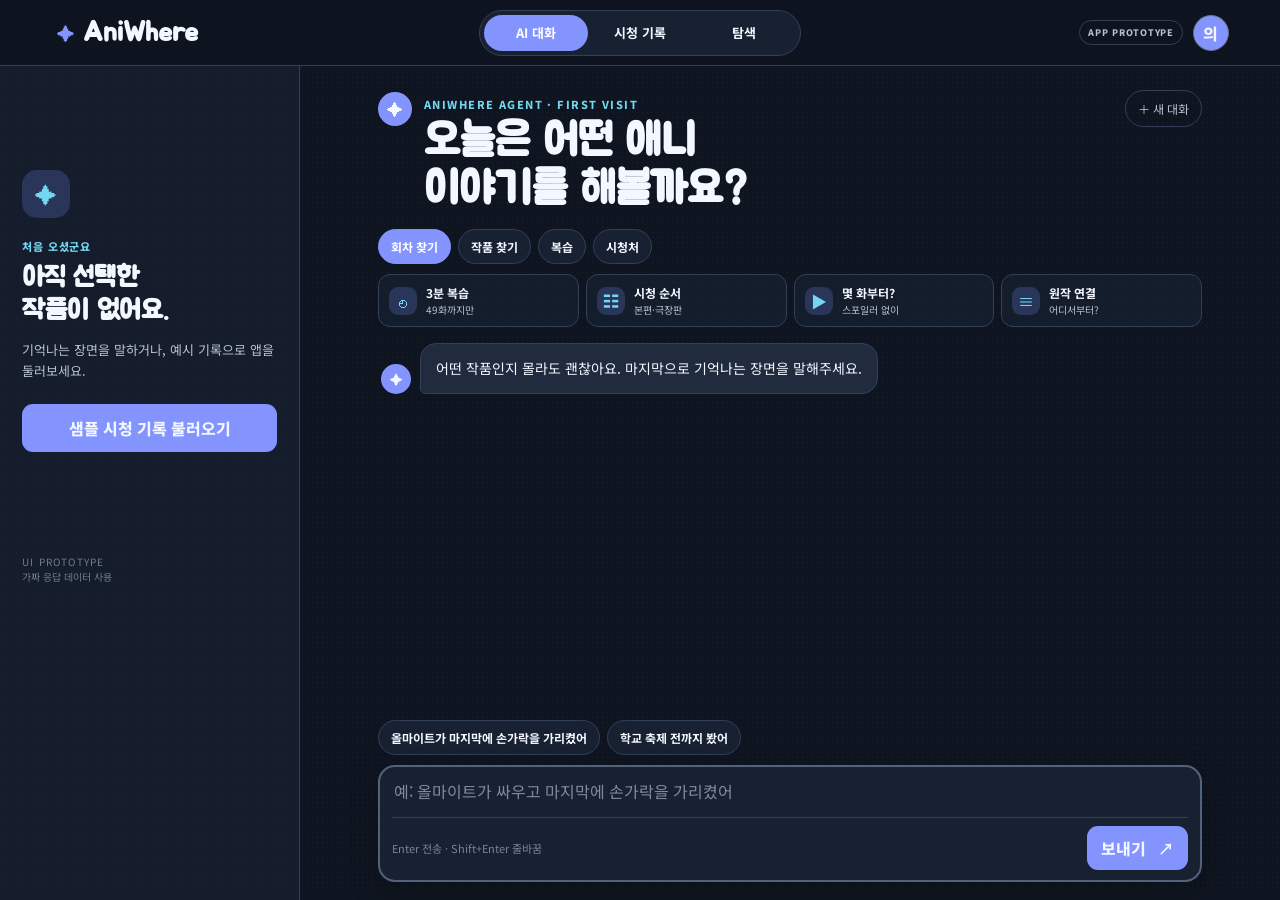
==== frontend/index.html @ ca85cc84 "첫 방문 상태와 스포일러 컷인 추가" ====
<!doctype html>
<html lang="ko">
<head>
  <meta charset="utf-8">
  <meta name="viewport" content="width=device-width,initial-scale=1">
  <meta name="theme-color" content="#0f1520">
  <meta name="description" content="기억나는 장면으로 애니와 시청 지점을 찾고, 스포일러 없이 복습하세요.">
  <meta name="apple-mobile-web-app-capable" content="yes">
  <meta name="apple-mobile-web-app-status-bar-style" content="black-translucent">
  <meta name="apple-mobile-web-app-title" content="AniWhere">
  <link rel="manifest" href="manifest.webmanifest">
  <link rel="icon" href="assets/app-icon.svg" type="image/svg+xml">
  <link rel="apple-touch-icon" href="assets/app-icon.svg">
  <title>AniWhere · App Prototype</title>
  <link rel="preconnect" href="https://fonts.googleapis.com">
  <link rel="preconnect" href="https://fonts.gstatic.com" crossorigin>
  <link href="https://fonts.googleapis.com/css2?family=Jua&family=Noto+Sans+KR:wght@400;500;600;700;800&display=swap" rel="stylesheet">
  <link rel="stylesheet" href="styles.css">
</head>
<body>
  <header class="topbar">
    <button class="brand" data-view="chat" aria-label="AniWhere 홈"><i>✦</i>AniWhere</button>
    <nav aria-label="주요 메뉴">
      <button class="active" data-view="chat">AI 대화</button>
      <button data-view="library">시청 기록</button>
      <button data-view="discover">탐색</button>
    </nav>
    <div class="top-actions"><span>APP PROTOTYPE</span><button class="install-app" id="install-app" type="button" hidden>앱 설치</button><button class="profile" data-view="library" aria-label="의진님의 시청 기록">의</button></div>
  </header>

  <main>
    <section class="view chat-view active" id="chat-view">
      <aside class="context-rail">
        <div class="empty-context" id="empty-context">
          <span class="empty-symbol">✦</span>
          <small>처음 오셨군요</small>
          <h2>아직 선택한<br>작품이 없어요.</h2>
          <p>기억나는 장면을 말하거나, 예시 기록으로 앱을 둘러보세요.</p>
          <button class="load-sample" data-load-sample>샘플 시청 기록 불러오기</button>
        </div>
        <div class="record-context" id="record-context" hidden>
          <div class="loaded-record"><span>✓</span><div><b>최근 시청 기록을 불러왔어요</b><small>12일 만에 다시 방문</small></div></div>
          <div class="rail-heading"><small>지금 대화 중</small><h2>나의 히어로<br>아카데미아</h2></div>
          <div class="watch-context">
            <img src="assets/my-hero-academia.jpg" alt="나의 히어로 아카데미아 포스터">
            <div><b>시즌 3 · 11화</b><span>마지막 기록 12일 전</span></div>
          </div>
          <button class="change-title" data-clear-record>다른 작품 선택</button>
          <div class="spoiler-lock"><i>⌾</i><div><b>스포일러 보호 중</b><span>12화 이후 청크는 검색 전에 제외</span></div></div>
          <div class="rail-actions">
            <button data-action="recap">3분 복습</button>
            <button data-action="providers">시청처 보기</button>
            <button data-action="dictionary">인물·용어</button>
          </div>
        </div>
        <p class="prototype-label">UI PROTOTYPE<br><span>가짜 응답 데이터 사용</span></p>
      </aside>

      <div class="chat-workspace">
        <header class="chat-heading">
          <div><span class="agent-dot">✦</span><small id="chat-kicker">ANIWHERE AGENT · FIRST VISIT</small><h1 id="chat-title">오늘은 어떤 애니<br>이야기를 해볼까요?</h1></div>
          <button class="new-chat" id="new-chat">＋ 새 대화</button>
        </header>

        <div class="mode-chips" aria-label="대화 목적">
          <button class="active" data-mode="episode">회차 찾기</button>
          <button data-mode="title">작품 찾기</button>
          <button data-mode="recap">복습</button>
          <button data-mode="providers">시청처</button>
        </div>

        <div class="agent-shortcuts" aria-label="자주 찾는 기능">
          <button data-action="recap"><i>◴</i><span><b>3분 복습</b><small>49화까지만</small></span></button>
          <button data-action="watch-order"><i>☷</i><span><b>시청 순서</b><small>본편·극장판</small></span></button>
          <button data-action="hook-guide"><i>▶</i><span><b>몇 화부터?</b><small>스포일러 없이</small></span></button>
          <button data-action="manga-link"><i>≡</i><span><b>원작 연결</b><small>어디서부터?</small></span></button>
        </div>

        <div class="messages" id="messages" aria-live="polite"></div>
        <div class="suggestions" id="suggestions"></div>

        <form class="composer" id="composer">
          <label class="sr-only" for="question">AniWhere에게 메시지 보내기</label>
          <textarea id="question" rows="1" placeholder="예: 올마이트가 싸우고 마지막에 손가락을 가리켰어"></textarea>
          <div class="composer-bottom"><span><kbd>Enter</kbd> 전송 · <kbd>Shift</kbd>+<kbd>Enter</kbd> 줄바꿈</span><button type="submit">보내기 <b>↗</b></button></div>
        </form>
      </div>
    </section>

    <section class="view library-view" id="library-view">
      <header class="page-title"><small>MY WATCH HISTORY</small><h1>내 시청 기록</h1><p>내 서재에 저장한 작품과 회차입니다. 이 기록이 복습과 스포일러 차단 범위를 정합니다.</p></header>
      <article class="empty-library" id="empty-library" hidden><span>✦</span><h2>아직 시청 기록이 없어요.</h2><p>Agent와 시청 지점을 찾거나, 샘플 기록을 불러와 화면을 확인해보세요.</p><div><button data-view="chat">작품 찾으러 가기</button><button class="outline" data-load-sample>샘플 기록 불러오기</button></div></article>
      <div id="library-content">
      <div class="library-tabs"><button class="active">시청 중 <b>3</b></button><button>보고 싶어요 <b>5</b></button><button>완료 <b>12</b></button></div>
      <div class="library-grid">
        <article class="watch-card featured">
          <img src="assets/my-hero-academia.jpg" alt="나의 히어로 아카데미아 포스터">
          <div class="watch-copy"><span class="watching">시청 중</span><h2>나의 히어로 아카데미아</h2><p>시즌 3 · 11화까지</p><div class="progress"><i></i></div><small>12화 이후 스포일러 보호 · 마지막 시청 12일 전</small><div class="buttons"><button data-action="recap">복습하기</button><button class="outline" data-action="edit-record">기록 수정</button></div></div>
        </article>
        <article class="watch-card compact"><div class="letter-cover cover-a">進</div><div class="watch-copy"><span class="watching">시청 중</span><h2>진격의 거인</h2><p>시즌 1 · 14화까지</p><small>마지막 시청 31일 전</small><button class="text-button" data-action="find-episode">시청 지점 다시 찾기 →</button></div></article>
        <article class="watch-card compact"><div class="letter-cover cover-b">滅</div><div class="watch-copy"><span class="watching">시청 중</span><h2>귀멸의 칼날</h2><p>시즌 1 · 12화까지</p><small>마지막 시청 7일 전</small><button class="text-button" data-action="providers">시청처 확인 →</button></div></article>
      </div>
      <article class="season-alert">
        <div class="alert-icon">N</div><div><small>확장 프로토타입 · FEATURE 10</small><h2>새 시즌이 시작됐어요.</h2><p>저장된 시청 기록을 바탕으로 직전 시즌 복습을 먼저 제안해요.</p></div><button data-action="season-alert">새 시즌 확인</button>
      </article>
      </div>
    </section>

    <section class="view discover-view" id="discover-view">
      <header class="page-title"><small>DISCOVER & GUIDE</small><h1>애니를 보는 모든 방법.</h1><p>보기 전의 궁금증부터 원작으로 이어 읽기까지, 필요한 기능을 바로 선택하세요.</p></header>

      <section class="guide-launcher" aria-labelledby="guide-title">
        <div class="guide-launcher-head"><div><small>QUICK GUIDE · UI PROTOTYPE</small><h2 id="guide-title">지금 궁금한 건 무엇인가요?</h2></div><p>카드를 누르면 예시 결과를 바로 볼 수 있어요.</p></div>
        <div class="guide-grid">
          <button data-action="watch-order"><i>03</i><b>시청 순서 가이드</b><span>본편·극장판·OVA를<br>어떤 순서로 볼지</span><em>확인하기 →</em></button>
          <button data-action="hook-guide"><i>04</i><b>몇 화부터 재밌어져요?</b><span>사건은 숨기고<br>분위기가 바뀌는 지점만</span><em>확인하기 →</em></button>
          <button data-action="manga-link"><i>12</i><b>애니 → 원작 연결</b><span>내가 본 회차 다음을<br>원작 권·화로 연결</span><em>확인하기 →</em></button>
        </div>
      </section>
      <article class="interview"><span>✦</span><div><small>AniWhere 취향 인터뷰</small><h2>최근 재미있게 본 영화나 웹툰이 있나요?</h2><p>분위기, 전개 속도, 인물 관계가 가까운 애니를 찾아드릴게요.</p></div><button data-action="interview">대화 시작</button></article>
      <div class="recommend-head"><h2>이런 작품은 어때요?</h2><span>예시 추천</span></div>
      <div class="recommend-grid"><article class="recommend cover-a"><small>반전과 긴장감</small><h3>진격의 거인</h3><p>세계의 비밀을 하나씩 파헤치는 전개가 가까워요.</p></article><article class="recommend cover-b"><small>강한 캐릭터와 빠른 전개</small><h3>주술회전</h3><p>전투와 인물 관계가 빠르게 이어지는 작품이에요.</p></article><article class="recommend cover-c"><small>성장과 가족</small><h3>귀멸의 칼날</h3><p>분명한 목표를 가진 주인공의 성장 이야기예요.</p></article></div>
      <div class="feature-lab-head"><div><small>EXPANSION PROTOTYPES</small><h2>더 깊게 즐기는 방법</h2></div><p>발표 확장 방향을 실제 화면 형태로 미리 구성했어요.</p></div>
      <div class="mini-feature-grid">
        <button data-action="similar"><b>02</b><span>“○○ 같은 거” 검색</span><small>좋아하는 작품과 분위기가 비슷한 애니 찾기</small></button>
        <button data-action="share-copy"><b>14</b><span>스포일러 없는 추천 문구</span><small>친구에게 바로 보낼 소개 문장 만들기</small></button>
      </div>
    </section>
  </main>

  <div class="drawer" id="drawer" aria-hidden="true"><button class="drawer-backdrop" data-close aria-label="닫기"></button><section class="drawer-panel"><header><div><small id="drawer-kicker">ANIWHERE</small><h2 id="drawer-title">상세 정보</h2></div><button data-close aria-label="닫기">×</button></header><div id="drawer-content"></div></section></div>
  <div class="toast" id="toast" role="status"></div>
  <div class="spoiler-cutin" id="spoiler-cutin" hidden role="dialog" aria-modal="true" aria-labelledby="cutin-title">
    <div class="cutin-freeze"></div>
    <section class="cutin-panel dio-panel">
      <img class="dio-cutin-image" src="assets/spoiler-stop-dio.png" alt="더 월드를 외치며 시간을 멈추는 만화 컷인">
      <div class="dio-warning">
        <small>ANIWHERE · SPOILER STOP</small>
        <div><h2 id="cutin-title">시간이여, 멈춰라!</h2><p>여기부터는 아직 보지 않은 이야기예요.</p></div>
        <button type="button" id="cutin-return">안전한 회차로 돌아가기 ↵</button>
      </div>
      <div class="cutin-sfx" aria-hidden="true">두둥</div>
    </section>
  </div>
  <aside class="install-guide" id="install-guide" hidden>
    <div><b>AniWhere를 앱처럼 사용하세요</b><span id="install-copy">브라우저 메뉴에서 앱을 설치할 수 있어요.</span></div>
    <button type="button" id="install-guide-action">설치</button>
    <button type="button" id="install-guide-close" aria-label="안내 닫기">×</button>
  </aside>
  <script src="app.js"></script>
</body>
</html>
---- frontend/styles.css ----
:root{--bg:#0f1520;--surface:#182131;--surface2:#202b3e;--text:#f3f7ff;--text2:#b6c1d1;--line:#314057;--accent:#8394ff;--cyan:#72d8f2;--safe:#efb56d;--danger:#f17d75;--display:"Jua","Noto Sans KR",sans-serif;--body:"Noto Sans KR",sans-serif}*{box-sizing:border-box}html{scroll-behavior:smooth}body{margin:0;min-height:100vh;background:radial-gradient(rgba(156,174,204,.075) .7px,transparent .7px) 0 0/5px 5px,var(--bg);color:var(--text);font-family:var(--body);word-break:keep-all}button,textarea{font:inherit;color:inherit}button{cursor:pointer}.sr-only{position:absolute;width:1px;height:1px;padding:0;margin:-1px;overflow:hidden;clip:rect(0,0,0,0);white-space:nowrap;border:0}.topbar{height:66px;position:sticky;top:0;z-index:30;display:grid;grid-template-columns:1fr auto 1fr;align-items:center;padding:0 clamp(18px,4vw,60px);border-bottom:1px solid var(--line);background:rgba(15,21,32,.9);backdrop-filter:blur(18px)}.brand{justify-self:start;border:0;background:none;font:700 28px/1 var(--display);display:flex;gap:8px;align-items:center}.brand i{color:var(--accent);font:18px var(--body)}.topbar nav{height:46px;display:flex;padding:4px;border:1px solid var(--line);border-radius:999px;background:var(--surface)}.topbar nav button{min-width:104px;border:0;border-radius:999px;background:none;font-weight:700;font-size:13px}.topbar nav button.active{background:var(--accent);color:white}.profile{justify-self:end;width:36px;height:36px;border:1px solid #64718a;border-radius:50%;background:var(--accent);font-weight:800}.view{display:none}.view.active{display:grid}.chat-view{height:calc(100svh - 66px);grid-template-columns:300px minmax(0,1fr)}.context-rail{padding:30px 22px;border-right:1px solid var(--line);background:rgba(24,33,49,.74);overflow:auto}.rail-heading small,.page-title small,.interview small{color:var(--cyan);font-size:12px;font-weight:800;letter-spacing:.08em}.rail-heading h2{margin:7px 0 20px;font:700 29px/1.15 var(--display)}.watch-context{display:grid;grid-template-columns:62px 1fr;gap:12px;align-items:center;padding:12px;border:1px solid var(--line);border-radius:15px;background:var(--surface2)}.watch-context img{width:62px;aspect-ratio:2/3;object-fit:cover;border-radius:8px}.watch-context div{display:grid;gap:5px}.watch-context span{color:var(--text2);font-size:12px}.spoiler-lock{display:flex;gap:10px;margin-top:12px;padding:13px;border:1px solid #614e39;border-radius:15px;background:#2c261e}.spoiler-lock i{color:var(--safe);font-style:normal;font-size:23px}.spoiler-lock div{display:grid;gap:4px}.spoiler-lock b{color:#ffd6a3;font-size:13px}.spoiler-lock span{color:#c9b79f;font-size:11px;line-height:1.45}.rail-actions{display:grid;gap:8px;margin-top:18px}.rail-actions button{padding:12px 13px;border:1px solid var(--line);border-radius:11px;background:transparent;text-align:left;font-weight:700}.rail-actions button:hover{border-color:var(--accent);background:var(--surface2)}.prototype-label{margin-top:28px;color:#6f7c91;font-size:10px;letter-spacing:.12em}.prototype-label span{letter-spacing:0}.chat-workspace{min-width:0;display:grid;grid-template-rows:auto auto 1fr auto auto;width:min(920px,100%);height:100%;margin:auto;padding:28px clamp(18px,4vw,48px) 20px}.chat-heading{display:flex;justify-content:space-between;align-items:start}.chat-heading>div{position:relative;padding-left:46px}.agent-dot{position:absolute;left:0;top:2px;width:34px;height:34px;border-radius:50%;display:grid;place-items:center;background:var(--accent)}.chat-heading small{color:var(--cyan);font-size:11px;font-weight:800;letter-spacing:.13em}.chat-heading h1{margin:5px 0 0;font:700 clamp(32px,4vw,48px)/1.08 var(--display)}.new-chat{border:1px solid var(--line);border-radius:999px;background:transparent;padding:9px 12px;color:var(--text2);font-size:12px}.mode-chips{display:flex;gap:7px;margin:20px 0 12px;overflow-x:auto}.mode-chips button,.suggestions button{white-space:nowrap;border:1px solid var(--line);border-radius:999px;background:var(--surface);padding:8px 12px;font-weight:700;font-size:12px}.mode-chips button.active{border-color:var(--accent);background:var(--accent);color:white}.messages{min-height:0;overflow-y:auto;padding:12px 3px 24px;display:flex;flex-direction:column;gap:14px;scroll-behavior:smooth}.message{max-width:76%;display:flex;gap:9px;align-items:flex-end;animation:rise .25s both}.message.agent{align-self:flex-start}.message.user{align-self:flex-end;flex-direction:row-reverse}.avatar{flex:none;width:30px;height:30px;border-radius:50%;display:grid;place-items:center;background:var(--accent);font-size:13px}.bubble{padding:13px 15px;border:1px solid var(--line);border-radius:16px 16px 16px 5px;background:var(--surface2);line-height:1.65;font-size:14px}.message.user .bubble{border:0;border-radius:16px 16px 5px 16px;background:var(--cyan);color:#101726}.result-card{margin-top:11px;padding:13px;border:1px solid #52617a;border-radius:12px;background:#131b28}.result-card small{color:var(--cyan);font-weight:800}.result-card h3{margin:5px 0;font:700 20px var(--display)}.result-card p{margin:0;color:var(--text2);font-size:12px}.typing{align-self:flex-start;margin-left:39px;color:var(--text2);font-size:12px}.typing i{display:inline-block;width:6px;height:6px;margin-right:4px;border-radius:50%;background:var(--cyan);animation:pulse .7s infinite alternate}.suggestions{display:flex;gap:7px;min-height:0;padding-bottom:10px;overflow-x:auto}.suggestions:empty{display:none}.suggestions button:hover{border-color:var(--cyan);color:var(--cyan)}.composer{padding:10px 12px;border:2px solid #53617a;border-radius:17px;background:var(--surface);box-shadow:0 12px 30px rgba(0,0,0,.24)}.composer:focus-within{border-color:var(--accent)}.composer textarea{width:100%;max-height:100px;resize:none;border:0;outline:0;background:transparent;line-height:1.5}.composer textarea::placeholder{color:#7f8ba0}.composer-bottom{display:flex;justify-content:space-between;align-items:center;margin-top:7px;padding-top:8px;border-top:1px solid var(--line)}.composer-bottom span{color:#77849a;font-size:11px}.composer-bottom kbd{font-family:inherit}.composer-bottom button,.interview>button,.buttons button{border:0;border-radius:11px;background:var(--accent);padding:10px 14px;font-weight:800}.composer-bottom button b{margin-left:8px}.page-title{max-width:760px}.page-title h1{margin:8px 0;font:700 clamp(40px,6vw,68px)/1 var(--display)}.page-title p{color:var(--text2)}.library-view,.discover-view{min-height:calc(100svh - 66px);padding:52px clamp(20px,7vw,110px) 80px}.library-tabs{display:flex;gap:8px;margin:25px 0 17px}.library-tabs button{border:1px solid var(--line);border-radius:999px;background:var(--surface);padding:9px 14px}.library-tabs button.active{background:var(--accent);border-color:var(--accent)}.library-grid{display:grid;grid-template-columns:1.35fr .65fr;gap:14px}.watch-card{border:1px solid var(--line);border-radius:18px;background:var(--surface);box-shadow:0 10px 24px rgba(0,0,0,.2)}.watch-card.featured{grid-row:span 2;display:grid;grid-template-columns:160px 1fr;gap:22px;padding:20px}.watch-card.featured img{width:160px;aspect-ratio:2/3;object-fit:cover;border-radius:12px}.watch-copy{min-width:0}.watching{display:inline-block;padding:5px 8px;border-radius:999px;background:#293659;color:var(--cyan);font-size:11px;font-weight:800}.watch-copy h2{margin:10px 0 4px;font:700 25px/1.2 var(--display)}.watch-copy p{margin:0;color:var(--text2)}.watch-copy small{display:block;color:var(--text2);font-size:11px;line-height:1.5}.progress{height:8px;margin:20px 0 8px;border-radius:999px;background:repeating-linear-gradient(110deg,#604c36 0 7px,var(--safe) 7px 10px);overflow:hidden}.progress i{display:block;width:46%;height:100%;background:var(--accent)}.buttons{display:flex;gap:8px;margin-top:22px}.buttons .outline{border:1px solid var(--line);background:transparent}.watch-card.compact{display:grid;grid-template-columns:76px 1fr;gap:14px;padding:15px}.letter-cover{width:76px;aspect-ratio:2/3;border-radius:10px;display:grid;place-items:center;font:700 29px var(--display)}.cover-a{background:linear-gradient(145deg,#475b90,#182034 60%,#66556c)}.cover-b{background:linear-gradient(145deg,#456b81,#172230 60%,#6d4b54)}.cover-c{background:linear-gradient(145deg,#4e4e91,#182034 60%,#466b73)}.watch-card.compact h2{font-size:20px}.text-button{margin-top:14px;padding:0;border:0;background:none;color:var(--cyan);font-size:12px}.interview{display:grid;grid-template-columns:auto 1fr auto;gap:18px;align-items:center;margin:30px 0 44px;padding:23px;border:1px solid var(--line);border-radius:18px;background:linear-gradient(130deg,#202b3e,var(--surface))}.interview>span{width:46px;height:46px;display:grid;place-items:center;border-radius:50%;background:var(--accent)}.interview h2{margin:5px 0;font:700 22px var(--display)}.interview p{margin:0;color:var(--text2)}.recommend-head{display:flex;align-items:center;justify-content:space-between}.recommend-head h2{font:700 27px var(--display)}.recommend-head span{color:var(--text2);font-size:12px}.recommend-grid{display:grid;grid-template-columns:repeat(3,1fr);gap:13px}.recommend{min-height:260px;padding:20px;border:1px solid var(--line);border-radius:18px;display:flex;flex-direction:column;justify-content:flex-end}.recommend small{color:#b9edfa}.recommend h3{margin:8px 0;font:700 25px var(--display)}.recommend p{margin:0;color:#d2d8e3;font-size:13px;line-height:1.6}.drawer{position:fixed;inset:0;z-index:60;display:none}.drawer.open{display:block}.drawer-backdrop{position:absolute;inset:0;width:100%;border:0;background:rgba(3,6,12,.72);backdrop-filter:blur(4px)}.drawer-panel{position:absolute;right:0;top:0;width:min(500px,100%);height:100%;padding:25px;background:var(--surface);border-left:1px solid var(--line);overflow:auto;animation:slide .28s both}.drawer-panel header{display:flex;justify-content:space-between;align-items:start}.drawer-panel header small{color:var(--cyan);font-weight:800}.drawer-panel h2{margin:5px 0;font:700 30px var(--display)}.drawer-panel header button{border:0;background:none;font-size:28px}.drawer-card{margin-top:15px;padding:18px;border:1px solid var(--line);border-radius:14px;background:var(--surface2)}.drawer-card h3{margin:0 0 8px;font:700 20px var(--display)}.drawer-card p{color:var(--text2);line-height:1.7}.providers{display:flex;gap:8px}.providers span{padding:9px 12px;border-radius:999px;background:var(--accent);font-weight:800}.record-form{display:grid;gap:12px}.record-form label{display:grid;gap:6px;color:var(--text2);font-size:12px}.record-form input,.record-form select{width:100%;padding:12px;border:1px solid var(--line);border-radius:10px;background:#111824;color:var(--text)}.record-form button{padding:12px;border:0;border-radius:10px;background:var(--accent);font-weight:800}.toast{position:fixed;left:50%;bottom:22px;z-index:80;max-width:calc(100% - 28px);padding:11px 16px;border:1px solid #52617a;border-radius:10px;background:var(--surface2);transform:translate(-50%,18px);opacity:0;pointer-events:none;transition:.2s}.toast.show{opacity:1;transform:translate(-50%,0)}@keyframes rise{from{opacity:0;transform:translateY(10px)}}@keyframes pulse{from{opacity:.25}to{opacity:1}}@keyframes slide{from{transform:translateX(100%)}}
.season-alert{margin-top:18px;padding:20px;display:grid;grid-template-columns:auto 1fr auto;gap:16px;align-items:center;border:1px solid #5d4f38;border-radius:18px;background:linear-gradient(120deg,#2d281f,var(--surface))}.alert-icon{width:46px;height:46px;border-radius:50%;display:grid;place-items:center;background:var(--safe);color:#1b1a17;font-weight:900}.season-alert small,.feature-lab-head small{color:var(--safe);font-size:11px;font-weight:800;letter-spacing:.08em}.season-alert h2{margin:3px 0;font:700 21px var(--display)}.season-alert p{margin:0;color:var(--text2);font-size:13px}.season-alert>button{border:0;border-radius:11px;background:var(--safe);color:#1b1a17;padding:10px 13px;font-weight:800}.feature-lab-head{display:flex;justify-content:space-between;align-items:end;gap:18px;margin:52px 0 16px}.feature-lab-head h2{margin:5px 0 0;font:700 28px var(--display)}.feature-lab-head p{margin:0;color:var(--text2);font-size:13px}.mini-feature-grid{display:grid;grid-template-columns:repeat(3,1fr);gap:12px}.mini-feature-grid button{min-height:160px;padding:18px;border:1px solid var(--line);border-radius:17px;background:var(--surface);text-align:left;display:flex;flex-direction:column;align-items:flex-start;transition:.2s}.mini-feature-grid button:hover{transform:translateY(-3px);border-color:var(--accent);background:var(--surface2)}.mini-feature-grid b{color:var(--accent);font-size:12px}.mini-feature-grid span{margin:13px 0 7px;font:700 19px var(--display)}.mini-feature-grid small{margin-top:auto;color:var(--text2);line-height:1.5}.order-list{display:grid;gap:10px}.order-item{display:grid;grid-template-columns:32px 1fr auto;gap:10px;align-items:center;padding:13px;border:1px solid var(--line);border-radius:12px}.order-item b{width:30px;height:30px;border-radius:50%;display:grid;place-items:center;background:var(--accent)}.order-item span{color:var(--text2);font-size:12px}.share-box{padding:17px;border:1px solid var(--line);border-radius:12px;background:#111824;font-size:15px;line-height:1.7}.copy-button{width:100%;margin-top:12px;padding:11px;border:0;border-radius:10px;background:var(--accent);font-weight:800}
@media(max-width:900px){.chat-view{grid-template-columns:1fr}.context-rail{display:none}.chat-workspace{padding-top:20px}.library-grid{grid-template-columns:1fr}.watch-card.featured{grid-row:auto}.recommend-grid{grid-template-columns:1fr 1fr}.interview{grid-template-columns:auto 1fr}.interview>button{grid-column:1/-1}.mini-feature-grid{grid-template-columns:1fr 1fr}}
@media(max-width:620px){.topbar{height:56px;grid-template-columns:1fr auto;padding:0 14px}.brand{font-size:24px}.topbar nav{position:fixed;left:0;right:0;bottom:0;z-index:40;height:62px;border-width:1px 0 0;border-radius:0;display:grid;grid-template-columns:repeat(3,1fr);padding:0}.topbar nav button{min-width:0;border-radius:0}.profile{display:none}.chat-view{height:calc(100svh - 56px - 62px)}.chat-workspace{padding:15px 12px 10px}.chat-heading h1{font-size:31px}.chat-heading>div{padding-left:39px}.new-chat{font-size:0}.new-chat:first-letter{font-size:20px}.message{max-width:90%}.composer-bottom span{display:none}.library-view,.discover-view{padding:36px 15px 90px}.watch-card.featured{grid-template-columns:92px 1fr;padding:14px;gap:14px}.watch-card.featured img{width:92px}.watch-card.featured .buttons{grid-column:1/-1}.buttons{flex-direction:column}.recommend-grid,.mini-feature-grid{grid-template-columns:1fr}.interview{padding:17px}.season-alert{grid-template-columns:auto 1fr}.season-alert>button{grid-column:1/-1}.feature-lab-head{align-items:flex-start;flex-direction:column}.toast{bottom:78px}}

/* Team-share refinement: make secondary features discoverable without hiding them below the fold. */
.top-actions{justify-self:end;display:flex;align-items:center;gap:10px}.top-actions>span{padding:5px 8px;border:1px solid var(--line);border-radius:999px;color:var(--text2);font-size:9px;font-weight:800;letter-spacing:.08em}
.install-app{padding:7px 10px;border:0;border-radius:9px;background:var(--accent);font-size:11px;font-weight:800}.install-app[hidden]{display:none}.install-guide{position:fixed;right:18px;bottom:18px;z-index:90;width:min(430px,calc(100% - 36px));display:grid;grid-template-columns:1fr auto auto;gap:12px;align-items:center;padding:14px 15px;border:1px solid #52617a;border-radius:15px;background:var(--surface2);box-shadow:0 18px 48px rgba(0,0,0,.42)}.install-guide[hidden]{display:none}.install-guide div{display:grid;gap:3px}.install-guide b{font-size:13px}.install-guide span{color:var(--text2);font-size:11px}.install-guide button{border:0;background:none}.install-guide button:nth-of-type(1){padding:8px 11px;border-radius:9px;background:var(--accent);font-weight:800}.install-guide button:nth-of-type(2){color:var(--text2);font-size:20px}.standalone-app .topbar{padding-top:env(safe-area-inset-top);height:calc(66px + env(safe-area-inset-top))}.standalone-app body{overscroll-behavior:none}
.empty-context{min-height:430px;display:flex;flex-direction:column;justify-content:center;align-items:flex-start}.empty-symbol{width:48px;height:48px;display:grid;place-items:center;border-radius:15px;background:#293659;color:var(--cyan);font-size:22px}.empty-context>small{margin-top:20px;color:var(--cyan);font-size:11px;font-weight:800;letter-spacing:.08em}.empty-context h2{margin:8px 0 12px;font:700 27px/1.2 var(--display)}.empty-context p{margin:0;color:var(--text2);font-size:13px;line-height:1.65}.load-sample{width:100%;margin-top:22px;padding:12px;border:0;border-radius:11px;background:var(--accent);font-weight:800}.loaded-record{display:flex;gap:10px;align-items:center;margin-bottom:22px;padding:11px;border:1px solid #3c5d60;border-radius:12px;background:#192d36}.loaded-record>span{flex:none;width:28px;height:28px;display:grid;place-items:center;border-radius:50%;background:var(--cyan);color:#101726;font-weight:900}.loaded-record div{display:grid;gap:2px}.loaded-record b{font-size:11px}.loaded-record small{color:var(--text2);font-size:10px}.change-title{width:100%;margin-top:8px;padding:8px;border:0;background:none;color:var(--cyan);font-size:11px;text-align:right}.empty-library{max-width:720px;margin:32px auto;padding:50px 24px;border:1px solid var(--line);border-radius:20px;background:var(--surface);text-align:center}.empty-library>span{width:54px;height:54px;margin:auto;display:grid;place-items:center;border-radius:17px;background:#293659;color:var(--cyan);font-size:24px}.empty-library h2{margin:20px 0 8px;font:700 28px var(--display)}.empty-library p{margin:0 auto;color:var(--text2);line-height:1.7}.empty-library div{display:flex;justify-content:center;gap:8px;margin-top:25px}.empty-library button{padding:11px 14px;border:0;border-radius:11px;background:var(--accent);font-weight:800}.empty-library button.outline{border:1px solid var(--line);background:transparent}
.spoiler-gate{display:grid;grid-template-columns:auto 1fr auto 1fr auto;gap:9px;align-items:center;margin:24px 0 14px;color:var(--safe);font-size:10px;font-weight:900;letter-spacing:.08em}.spoiler-gate i{height:1px;background:repeating-linear-gradient(90deg,var(--safe) 0 6px,transparent 6px 10px)}.protected-preview{position:relative;display:grid;gap:12px;padding:16px;border:1px solid #5d4f38;border-radius:15px;background:#17191d;overflow:hidden}.protected-preview:after{content:'스포일러 보호 중';position:absolute;inset:0;display:grid;place-items:center;background:rgba(15,21,32,.52);color:#ffd6a3;font-weight:900;letter-spacing:.08em;backdrop-filter:blur(7px)}.protected-preview>div{display:grid;grid-template-columns:46px 1fr;gap:8px 10px}.protected-preview i{grid-row:1/4;width:46px;height:64px;border-radius:8px;background:#34373d}.protected-preview b,.protected-preview span{display:block;height:10px;border-radius:999px;background:#3a3d43}.protected-preview b{width:55%}.protected-preview span:nth-of-type(2){width:84%}.protected-preview span:nth-of-type(3){width:68%}.protected-preview p{margin:0;color:#777;font-size:10px}
.spoiler-cutin{position:fixed;inset:0;z-index:120;display:grid;place-items:center;padding:22px;opacity:0;transition:opacity .22s}.spoiler-cutin[hidden]{display:none}.spoiler-cutin.active{opacity:1}.cutin-freeze{position:absolute;inset:0;background:rgba(5,2,15,.82);backdrop-filter:blur(14px) saturate(.25)}.cutin-panel{position:relative;width:min(900px,100%);min-height:500px;overflow:hidden;border:4px solid #161019;border-radius:8px;background:#ead83d;box-shadow:12px 14px 0 #6d36a3,0 28px 80px rgba(0,0,0,.65);transform:scale(.72) rotate(-2deg);transition:transform .38s cubic-bezier(.17,.89,.32,1.35)}.spoiler-cutin.active .cutin-panel{transform:scale(1) rotate(-1deg)}.cutin-speedlines{position:absolute;inset:-35%;background:repeating-conic-gradient(from 12deg at 74% 48%,#783bb0 0deg 2deg,transparent 2deg 8deg);animation:spin-lines 8s linear infinite}.cutin-graphic{position:absolute;right:-5%;bottom:-18%;width:53%;height:120%;border-left:8px solid #161019;background:linear-gradient(140deg,#54c9df 0 37%,#8b47bd 37% 68%,#30213d 68%);clip-path:polygon(28% 0,100% 7%,100% 100%,0 100%,17% 59%,3% 32%)}.cutin-clock{position:absolute;right:20%;top:16%;width:160px;height:160px;display:grid;place-items:center;border:13px solid #17121a;border-radius:50%;background:#f1dc3e;color:#17121a;font:900 78px/1 var(--display);box-shadow:0 0 0 8px #efeae0}.cutin-hand{position:absolute;left:3%;bottom:8%;font-size:220px;line-height:1;filter:grayscale(1) contrast(1.8) drop-shadow(10px 8px 0 #17121a);transform:rotate(-18deg)}.cutin-copy{position:relative;z-index:2;width:58%;padding:55px 30px 40px 44px;color:#17121a}.cutin-copy small{display:inline-block;padding:6px 9px;background:#17121a;color:#fff;font-size:11px;font-weight:900;letter-spacing:.12em}.cutin-shout{margin:20px 0 0;font:900 clamp(52px,8vw,96px)/.78 var(--display);letter-spacing:-.05em;text-shadow:4px 4px 0 #fff}.cutin-shout span{display:block;color:#7b38aa;font-size:.65em;letter-spacing:.06em}.cutin-copy h2{margin:22px 0 10px;font:900 clamp(28px,4vw,48px)/1.1 var(--display)}.cutin-copy>p:not(.cutin-shout){font-weight:800;line-height:1.65}.cutin-copy button{margin-top:12px;padding:13px 16px;border:3px solid #17121a;border-radius:4px;background:#17121a;color:white;font-weight:900;box-shadow:5px 5px 0 #7b38aa}.cutin-sfx{position:absolute;right:27%;top:4%;z-index:3;color:white;font:900 26px var(--display);text-shadow:3px 3px 0 #17121a;transform:rotate(8deg)}.time-stopped{overflow:hidden}@keyframes spin-lines{to{transform:rotate(8deg)}}
@media(max-width:620px){.cutin-panel{min-height:570px}.cutin-copy{width:100%;padding:34px 24px 250px}.cutin-graphic{left:0;right:0;bottom:-22%;width:100%;height:62%;border-left:0;border-top:7px solid #161019}.cutin-clock{right:10%;top:8%;width:110px;height:110px;border-width:9px;font-size:54px}.cutin-hand{left:4%;bottom:17%;font-size:150px}.cutin-shout{font-size:58px}.cutin-copy h2{font-size:31px}.cutin-copy>p:not(.cutin-shout){font-size:13px}}
@media(prefers-reduced-motion:reduce){.cutin-panel,.spoiler-cutin{transition:none}.cutin-speedlines{animation:none}}

/* Local demo cut-in using the user-provided manga reference. */
.dio-panel{min-height:0;background:#100b17}
.dio-cutin-image{display:block;width:100%;max-height:min(63vh,610px);object-fit:cover;object-position:center}
.dio-warning{display:grid;grid-template-columns:auto 1fr auto;gap:18px;align-items:center;padding:16px 18px;border-top:4px solid #161019;background:#f0d93f;color:#17121a}
.dio-warning small{padding:6px 8px;background:#17121a;color:white;font-size:10px;font-weight:900;letter-spacing:.1em}
.dio-warning h2{margin:0;font:900 27px/1.1 var(--display)}
.dio-warning p{margin:4px 0 0;font-size:12px;font-weight:700}
.dio-warning button{padding:11px 13px;border:3px solid #17121a;border-radius:4px;background:#17121a;color:white;font-size:12px;font-weight:900;box-shadow:4px 4px 0 #7b38aa}
.dio-panel .cutin-sfx{right:auto;left:2%;top:2%}
@media(max-width:620px){.dio-panel{min-height:0}.dio-cutin-image{height:auto;max-height:52vh;object-fit:cover}.dio-warning{grid-template-columns:1fr;padding:13px}.dio-warning h2{font-size:23px}.dio-warning button{width:100%}}
.chat-workspace{grid-template-rows:auto auto auto 1fr auto auto;padding-top:24px;padding-bottom:18px}
.chat-heading h1{font-size:clamp(30px,3.5vw,44px)}
.mode-chips{margin:15px 0 10px}
.agent-shortcuts{display:grid;grid-template-columns:repeat(4,1fr);gap:7px;margin-bottom:7px}
.agent-shortcuts button{min-width:0;display:flex;align-items:center;gap:9px;padding:9px 10px;border:1px solid var(--line);border-radius:12px;background:rgba(24,33,49,.7);text-align:left}
.agent-shortcuts button:hover{border-color:var(--accent);background:var(--surface2)}
.agent-shortcuts i{flex:none;width:28px;height:28px;border-radius:9px;display:grid;place-items:center;background:#293659;color:var(--cyan);font-style:normal}
.agent-shortcuts span{min-width:0;display:grid;gap:1px}
.agent-shortcuts b,.agent-shortcuts small{overflow:hidden;text-overflow:ellipsis;white-space:nowrap}
.agent-shortcuts b{font-size:12px}.agent-shortcuts small{color:var(--text2);font-size:10px}
.messages{padding-top:9px;padding-bottom:18px}
.guide-launcher{margin:30px 0 42px}
.guide-launcher-head{display:flex;align-items:end;justify-content:space-between;gap:24px;margin-bottom:15px}
.guide-launcher-head small{color:var(--cyan);font-size:11px;font-weight:800;letter-spacing:.08em}
.guide-launcher-head h2{margin:6px 0 0;font:700 27px var(--display)}
.guide-launcher-head p{margin:0;color:var(--text2);font-size:13px}
.guide-grid{display:grid;grid-template-columns:repeat(3,1fr);gap:12px}
.guide-grid button{min-height:205px;padding:19px;border:1px solid var(--line);border-radius:18px;background:linear-gradient(145deg,var(--surface2),var(--surface));display:flex;flex-direction:column;align-items:flex-start;text-align:left;transition:.2s}
.guide-grid button:hover{transform:translateY(-3px);border-color:var(--cyan)}
.guide-grid i{color:var(--cyan);font-style:normal;font-size:11px;font-weight:900}
.guide-grid b{margin:25px 0 10px;font:700 21px/1.25 var(--display)}
.guide-grid span{color:var(--text2);font-size:13px;line-height:1.6}
.guide-grid em{margin-top:auto;color:var(--cyan);font-style:normal;font-size:12px;font-weight:800}
@media(max-width:900px){.guide-grid{grid-template-columns:1fr 1fr}.guide-grid button:last-child{grid-column:1/-1}}
@media(max-width:620px){.top-actions{display:none}.topbar nav button{font-size:12px}.chat-workspace{padding:13px 12px 9px}.chat-heading h1{font-size:29px}.agent-shortcuts{grid-template-columns:repeat(4,max-content);overflow-x:auto;padding-bottom:4px}.agent-shortcuts button{min-width:132px}.guide-launcher-head{align-items:flex-start;flex-direction:column}.guide-grid{grid-template-columns:1fr}.guide-grid button,.guide-grid button:last-child{grid-column:auto;min-height:180px}.install-guide{right:12px;bottom:74px;width:calc(100% - 24px);grid-template-columns:1fr auto}.install-guide button:nth-of-type(2){position:absolute;right:6px;top:3px}}
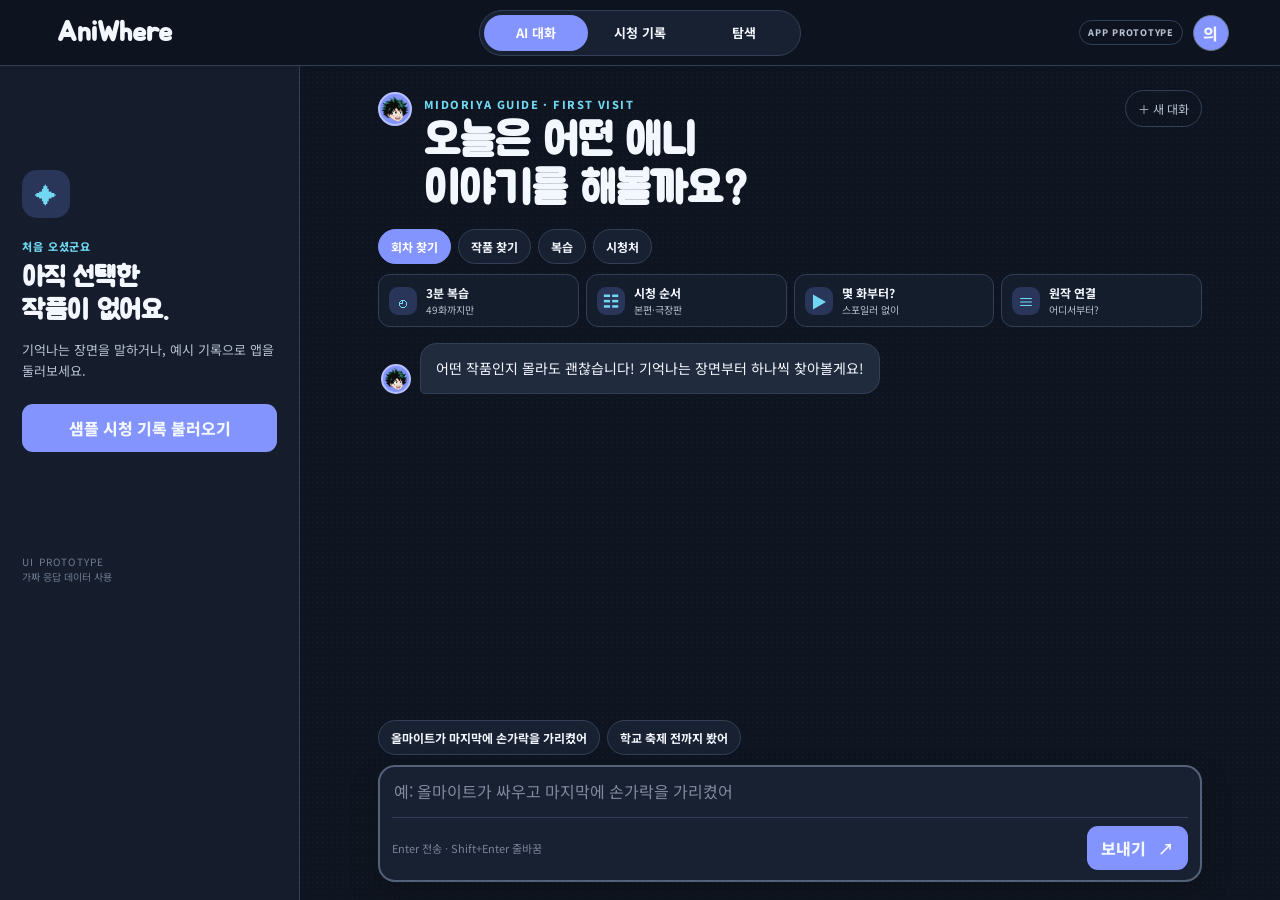
==== commit 04c3f241: "feat: 오타쿠 감성 UI와 미도리야 앱 아이콘 반영" ====
--- a/frontend/index.html
+++ b/frontend/index.html
@@ -9,9 +9,9 @@
   <meta name="apple-mobile-web-app-status-bar-style" content="black-translucent">
   <meta name="apple-mobile-web-app-title" content="AniWhere">
   <link rel="manifest" href="manifest.webmanifest">
-  <link rel="icon" href="assets/app-icon.svg" type="image/svg+xml">
-  <link rel="apple-touch-icon" href="assets/app-icon.svg">
-  <title>AniWhere · App Prototype</title>
+  <link rel="icon" href="assets/midoriya-icon-192.png?v=3" type="image/png" sizes="192x192">
+  <link rel="apple-touch-icon" href="assets/midoriya-apple-touch-icon.png?v=3" sizes="180x180">
+  <title>AniWhere</title>
   <link rel="preconnect" href="https://fonts.googleapis.com">
   <link rel="preconnect" href="https://fonts.gstatic.com" crossorigin>
   <link href="https://fonts.googleapis.com/css2?family=Jua&family=Noto+Sans+KR:wght@400;500;600;700;800&display=swap" rel="stylesheet">
@@ -19,7 +19,7 @@
 </head>
 <body>
   <header class="topbar">
-    <button class="brand" data-view="chat" aria-label="AniWhere 홈"><i>✦</i>AniWhere</button>
+    <button class="brand" data-view="chat" aria-label="AniWhere 홈">AniWhere</button>
     <nav aria-label="주요 메뉴">
       <button class="active" data-view="chat">AI 대화</button>
       <button data-view="library">시청 기록</button>
@@ -58,7 +58,7 @@
 
       <div class="chat-workspace">
         <header class="chat-heading">
-          <div><span class="agent-dot">✦</span><small id="chat-kicker">ANIWHERE AGENT · FIRST VISIT</small><h1 id="chat-title">오늘은 어떤 애니<br>이야기를 해볼까요?</h1></div>
+          <div><span class="agent-dot"><img src="assets/midoriya-mascot.png?v=2" alt="미도리야 이즈쿠"></span><small id="chat-kicker">MIDORIYA GUIDE · FIRST VISIT</small><h1 id="chat-title">오늘은 어떤 애니<br>이야기를 해볼까요?</h1></div>
           <button class="new-chat" id="new-chat">＋ 새 대화</button>
         </header>
 
@@ -89,6 +89,7 @@
 
     <section class="view library-view" id="library-view">
       <header class="page-title"><small>MY WATCH HISTORY</small><h1>내 시청 기록</h1><p>내 서재에 저장한 작품과 회차입니다. 이 기록이 복습과 스포일러 차단 범위를 정합니다.</p></header>
+      <img class="naruto-history-banner" id="record-greeting" src="assets/naruto-history-user.png" alt="지난 시청 기록을 안내하는 나루토" hidden>
       <article class="empty-library" id="empty-library" hidden><span>✦</span><h2>아직 시청 기록이 없어요.</h2><p>Agent와 시청 지점을 찾거나, 샘플 기록을 불러와 화면을 확인해보세요.</p><div><button data-view="chat">작품 찾으러 가기</button><button class="outline" data-load-sample>샘플 기록 불러오기</button></div></article>
       <div id="library-content">
       <div class="library-tabs"><button class="active">시청 중 <b>3</b></button><button>보고 싶어요 <b>5</b></button><button>완료 <b>12</b></button></div>
@@ -117,7 +118,7 @@
           <button data-action="manga-link"><i>12</i><b>애니 → 원작 연결</b><span>내가 본 회차 다음을<br>원작 권·화로 연결</span><em>확인하기 →</em></button>
         </div>
       </section>
-      <article class="interview"><span>✦</span><div><small>AniWhere 취향 인터뷰</small><h2>최근 재미있게 본 영화나 웹툰이 있나요?</h2><p>분위기, 전개 속도, 인물 관계가 가까운 애니를 찾아드릴게요.</p></div><button data-action="interview">대화 시작</button></article>
+      <article class="interview l-interview"><img class="l-panel" src="assets/l-detective-user.png" alt="최고의 애니를 추리하겠다고 말하는 L"><div><small>L · TASTE DETECTIVE</small><h2>“저는 L입니다.”</h2><p>이제 L이 당신의 취향을 직접 추리합니다.</p></div><button data-action="interview">추리 시작</button></article>
       <div class="recommend-head"><h2>이런 작품은 어때요?</h2><span>예시 추천</span></div>
       <div class="recommend-grid"><article class="recommend cover-a"><small>반전과 긴장감</small><h3>진격의 거인</h3><p>세계의 비밀을 하나씩 파헤치는 전개가 가까워요.</p></article><article class="recommend cover-b"><small>강한 캐릭터와 빠른 전개</small><h3>주술회전</h3><p>전투와 인물 관계가 빠르게 이어지는 작품이에요.</p></article><article class="recommend cover-c"><small>성장과 가족</small><h3>귀멸의 칼날</h3><p>분명한 목표를 가진 주인공의 성장 이야기예요.</p></article></div>
       <div class="feature-lab-head"><div><small>EXPANSION PROTOTYPES</small><h2>더 깊게 즐기는 방법</h2></div><p>발표 확장 방향을 실제 화면 형태로 미리 구성했어요.</p></div>
@@ -130,6 +131,7 @@
 
   <div class="drawer" id="drawer" aria-hidden="true"><button class="drawer-backdrop" data-close aria-label="닫기"></button><section class="drawer-panel"><header><div><small id="drawer-kicker">ANIWHERE</small><h2 id="drawer-title">상세 정보</h2></div><button data-close aria-label="닫기">×</button></header><div id="drawer-content"></div></section></div>
   <div class="toast" id="toast" role="status"></div>
+  <div class="transition-sfx" id="transition-sfx" aria-hidden="true">ゴゴゴゴ</div>
   <div class="spoiler-cutin" id="spoiler-cutin" hidden role="dialog" aria-modal="true" aria-labelledby="cutin-title">
     <div class="cutin-freeze"></div>
     <section class="cutin-panel dio-panel">
--- a/frontend/styles.css
+++ b/frontend/styles.css
@@ -22,6 +22,44 @@
 .dio-warning button{padding:11px 13px;border:3px solid #17121a;border-radius:4px;background:#17121a;color:white;font-size:12px;font-weight:900;box-shadow:4px 4px 0 #7b38aa}
 .dio-panel .cutin-sfx{right:auto;left:2%;top:2%}
 @media(max-width:620px){.dio-panel{min-height:0}.dio-cutin-image{height:auto;max-height:52vh;object-fit:cover}.dio-warning{grid-template-columns:1fr;padding:13px}.dio-warning h2{font-size:23px}.dio-warning button{width:100%}}
+
+/* Otaku character-guide layer */
+.brand-mark{width:30px;height:24px;display:grid;place-items:center;border:2px solid var(--accent);border-radius:5px;background:#111824;color:var(--text)!important;font:900 10px/1 var(--body)!important;letter-spacing:-.08em;transform:rotate(-4deg)}
+.agent-dot,.avatar.midoriya-avatar{overflow:hidden;padding:0;background:#35594f;border:2px solid #73d2a3}.agent-dot img,.avatar.midoriya-avatar img{width:100%;height:100%;object-fit:cover;object-position:18% 42%;transform:scale(1.9)}
+.avatar.l-avatar{background:#f2f2ed;color:#16191f;border:2px solid #aeb4c0;font:900 17px/1 Georgia,serif}
+.l-case{border-color:#c8cbd1;background:#edece7;color:#17191f}.l-case p{color:#4a4c52}.l-interview{background:linear-gradient(130deg,#deded8,#aeb2b7);color:#16191f}.l-interview p{color:#3f4248}.l-interview small{color:#282b31}.l-badge{background:#f5f4ef!important;color:#111!important;border:2px solid #111;font:900 27px/1 Georgia,serif!important}
+.character-greeting{display:flex;align-items:center;gap:13px;width:max-content;max-width:100%;margin:23px 0 6px;padding:11px 15px;border:1px solid var(--line);border-radius:6px 18px 18px 18px;background:var(--surface)}.character-greeting>b{width:38px;height:38px;display:grid;place-items:center;border-radius:50%;background:#df7e36;color:#16191f;font-size:19px}.character-greeting p{margin:0;font:700 15px/1.5 var(--display)}.character-greeting span{color:var(--text2);font:500 12px var(--body)}
+.character-scene{position:relative;min-height:245px;margin:15px 0;overflow:hidden;border:1px solid var(--line);border-radius:15px;background:#111}.character-scene img{display:block;width:100%;height:100%;min-height:245px;object-fit:cover}.character-scene blockquote{position:absolute;left:15px;bottom:14px;max-width:72%;margin:0;padding:12px 14px;border:2px solid #151515;border-radius:13px 13px 13px 3px;background:rgba(250,249,243,.94);color:#17191f;font:800 16px/1.45 var(--display);box-shadow:5px 5px 0 rgba(0,0,0,.7)}.character-scene blockquote:after{content:'';position:absolute;left:12px;bottom:-12px;border:7px solid transparent;border-top-color:#151515;transform:rotate(18deg)}.character-scene blockquote small{font-size:12px}.light-scene img,.okabe-scene img,.eren-scene img{aspect-ratio:4/3}.light-scene blockquote{left:13px;top:16px;bottom:auto;max-width:48%}.okabe-scene blockquote{max-width:62%;background:rgba(20,22,27,.9);color:white;border-color:#f1f1e9;box-shadow:5px 5px 0 #8394ff}.eren-scene blockquote{max-width:58%;background:rgba(33,15,20,.9);color:#fff0df;border-color:#efb56d;box-shadow:5px 5px 0 #7b2d32}.character-placeholder{margin:15px 0;padding:22px;border:1px dashed var(--line);border-radius:15px;background:linear-gradient(140deg,#202b3e,#131a25);text-align:center}.character-placeholder>b{display:inline-grid;width:58px;height:58px;place-items:center;border-radius:50%;background:#49a76c;color:#10151d}.character-placeholder blockquote{margin:17px 0 8px;font:700 18px/1.5 var(--display)}.character-placeholder small{color:var(--text2)}
+.transition-sfx{position:fixed;inset:0;z-index:110;display:grid;place-items:center;pointer-events:none;opacity:0;color:#ede8ff;font:900 clamp(64px,14vw,170px)/1 var(--display);letter-spacing:-.08em;-webkit-text-stroke:5px #2a123f;text-shadow:9px 9px 0 #7645a4,15px 15px 0 rgba(0,0,0,.6);transform:scale(2.2) rotate(-8deg)}.transition-sfx.play{animation:manga-sfx .72s both}@keyframes manga-sfx{0%{opacity:0;transform:scale(2.4) rotate(-11deg)}22%{opacity:1;transform:scale(.92) rotate(-5deg)}65%{opacity:1;transform:scale(1) rotate(-5deg)}100%{opacity:0;transform:scale(.75) rotate(-3deg)}}
+@media(max-width:620px){.character-greeting{width:100%}.character-scene{min-height:220px}.character-scene img{min-height:220px}.character-scene blockquote{max-width:82%;font-size:14px}.light-scene blockquote{max-width:60%}.transition-sfx{-webkit-text-stroke-width:3px;text-shadow:5px 5px 0 #7645a4}}
+@media(prefers-reduced-motion:reduce){.transition-sfx.play{animation:none;opacity:0}}
+.gon-scene img{aspect-ratio:4/3}.gon-scene blockquote{left:14px;top:22px;bottom:auto;max-width:47%;background:rgba(7,12,18,.92);color:#eef4ed;border-color:#639a64;box-shadow:5px 5px 0 #253e2c}
+@media(max-width:620px){.gon-scene blockquote{max-width:62%}}
+
+/* Light's panel follows the original manga caption language instead of a chat bubble. */
+.light-scene blockquote{inset:18px 20px 18px auto;display:flex;flex-direction:row;gap:10px;max-width:none;padding:0;border:0;border-radius:0;background:none;color:#f7f4ec;font-family:"Noto Serif KR","Nanum Myeongjo",Georgia,serif;font-weight:800;line-height:1.05;text-shadow:0 2px 2px #000,2px 0 0 #000,-2px 0 0 #000,0 -2px 0 #000;box-shadow:none;writing-mode:vertical-rl;letter-spacing:.03em}
+.light-scene blockquote:after{display:none}.light-scene blockquote span{font-size:clamp(18px,2.8vw,28px);opacity:.84}.light-scene blockquote strong{font-size:clamp(27px,4.2vw,44px);font-weight:900}.light-scene img{object-position:center}
+@media(max-width:620px){.light-scene blockquote{inset:14px 14px 14px auto;gap:7px}.light-scene blockquote span{font-size:17px}.light-scene blockquote strong{font-size:28px}}
+
+/* User-finished character panels: preserve the supplied composition and lettering. */
+.finished-scene{min-height:0;background:#090b0f}.finished-scene img{height:auto;min-height:0;aspect-ratio:4/3;object-fit:contain}.gon-scene.finished-scene img,.okabe-scene.finished-scene img{aspect-ratio:4/3}
+.light-scene img{aspect-ratio:4/3;object-position:center}.light-order-copy{position:absolute;left:7%;top:13%;writing-mode:vertical-rl;color:#fff;font-family:"Noto Serif KR","Nanum Myeongjo",Georgia,serif;font-size:clamp(22px,3.3vw,34px);font-weight:900;line-height:1.1;letter-spacing:.02em;text-shadow:0 3px 0 #000,2px 0 0 #000,-2px 0 0 #000,0 -2px 0 #000}
+.l-interview{grid-template-columns:minmax(150px,260px) 1fr auto;overflow:hidden}.l-panel{width:100%;aspect-ratio:1.16/1;object-fit:cover;object-position:center;border:2px solid #111;border-radius:10px;filter:contrast(1.04)}.l-chat-panel{display:block;width:100%;margin:-13px -13px 13px;width:calc(100% + 26px);max-height:260px;object-fit:cover;object-position:center 38%;border-bottom:1px solid #9ea2aa}.l-case{overflow:hidden}
+
+/* JoJo-inspired transition: heavy manga outline and blue-purple pressure effect. */
+.transition-sfx{display:grid;place-items:center;color:transparent;font-family:Impact,"Arial Black","Noto Sans JP",sans-serif;font-style:italic;font-weight:900;letter-spacing:-.13em;background:linear-gradient(180deg,#b44cff 4%,#6730ea 48%,#143baf 92%);-webkit-background-clip:text;background-clip:text;-webkit-text-stroke:clamp(5px,.65vw,10px) #080510;text-shadow:4px 3px 0 #fff,10px 9px 0 #090510,18px 17px 0 rgba(22,7,46,.75);filter:drop-shadow(0 0 18px rgba(80,41,218,.48));transform:scale(2.25) skewX(-10deg) rotate(-5deg)}
+.transition-sfx:before,.transition-sfx:after{content:'ゴゴゴゴ';position:absolute;opacity:.22;color:#4131b6;-webkit-text-stroke:5px #080510;transform:translate(-8vw,-10vh) scale(.72) rotate(-6deg)}.transition-sfx:after{opacity:.14;transform:translate(10vw,11vh) scale(.58) rotate(3deg)}
+.transition-sfx.play{animation:manga-sfx .82s both}@keyframes manga-sfx{0%{opacity:0;transform:scale(3) skewX(-15deg) rotate(-9deg)}18%{opacity:1;transform:scale(.86) skewX(-10deg) rotate(-5deg)}38%{transform:scale(1.08) skewX(-10deg) rotate(-5deg)}72%{opacity:1;transform:scale(1) skewX(-10deg) rotate(-5deg)}100%{opacity:0;transform:scale(.72) skewX(-7deg) rotate(-2deg)}}
+@media(max-width:900px){.l-interview{grid-template-columns:150px 1fr}.l-interview>button{grid-column:1/-1}}@media(max-width:620px){.l-interview{grid-template-columns:1fr}.l-panel{max-height:260px}.light-order-copy{font-size:22px}.transition-sfx{-webkit-text-stroke-width:5px;text-shadow:3px 2px 0 #fff,7px 6px 0 #090510,11px 10px 0 rgba(22,7,46,.75)}}
+
+/* Spoiler protection replaces the fake blurred list with the finished Eren panel. */
+.spoiler-protected-card{margin:8px 0 18px;overflow:hidden;border:1px solid #7a5932;border-radius:15px;background:#11151d;box-shadow:0 14px 30px rgba(0,0,0,.22)}.spoiler-protected-card h3{margin:0;padding:14px 16px;background:#1a202b;color:#ffd29a;text-align:center;font:800 18px/1.3 var(--display);letter-spacing:.03em}.spoiler-protected-card img{display:block;width:100%;height:auto;aspect-ratio:4/3;object-fit:cover}
+
+/* Watch-history character banner. */
+.naruto-history-banner{display:block;width:100%;max-height:360px;margin:24px 0 18px;border:1px solid #40516a;border-radius:18px;object-fit:cover;object-position:center;box-shadow:0 14px 32px rgba(0,0,0,.25)}.naruto-history-banner[hidden]{display:none}@media(max-width:620px){.spoiler-protected-card h3{font-size:16px}.naruto-history-banner{max-height:250px;margin:18px 0 14px;border-radius:13px}}
+
+/* Midoriya is the app mascot: preserve the transparent cutout without poster cropping. */
+.brand{gap:0}.agent-dot,.avatar.midoriya-avatar{background:var(--accent);border-color:#b7c0ff}.agent-dot img,.avatar.midoriya-avatar img{width:100%;height:100%;object-fit:contain;object-position:center;transform:none}.agent-dot img{transform:scale(1.14)}.avatar.midoriya-avatar img{transform:scale(1.1)}
 .chat-workspace{grid-template-rows:auto auto auto 1fr auto auto;padding-top:24px;padding-bottom:18px}
 .chat-heading h1{font-size:clamp(30px,3.5vw,44px)}
 .mode-chips{margin:15px 0 10px}
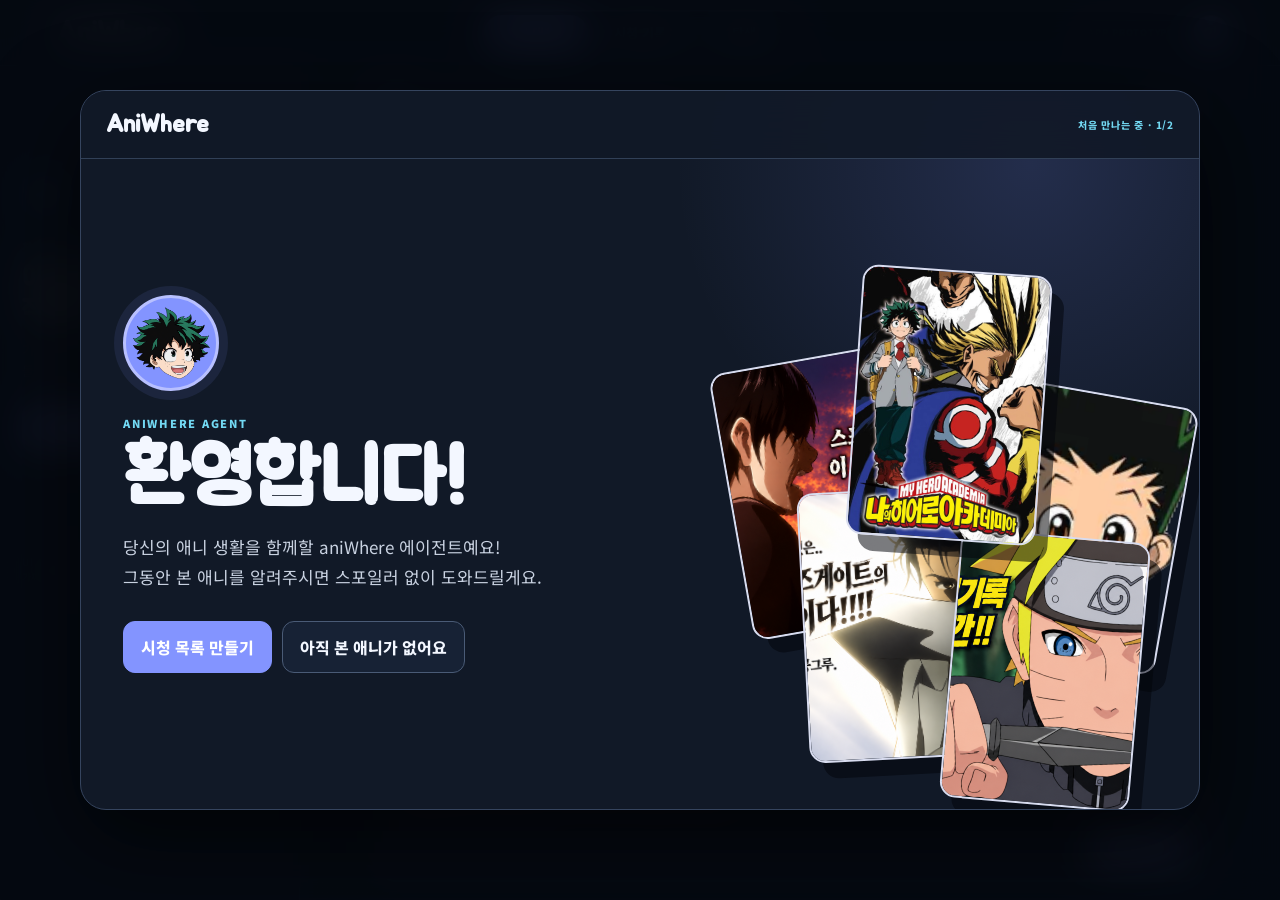
==== commit 9e2c6186: "feat: 온보딩과 헌터헌터 관계도 UI 보강" ====
--- a/frontend/index.html
+++ b/frontend/index.html
@@ -27,6 +27,37 @@
     </nav>
     <div class="top-actions"><span>APP PROTOTYPE</span><button class="install-app" id="install-app" type="button" hidden>앱 설치</button><button class="profile" data-view="library" aria-label="의진님의 시청 기록">의</button></div>
   </header>
+
+  <section class="onboarding" id="onboarding" hidden role="dialog" aria-modal="true" aria-labelledby="onboarding-title">
+    <div class="onboarding-shell">
+      <header class="onboarding-brand"><b>AniWhere</b><span id="onboarding-progress">처음 만나는 중 · 1/3</span></header>
+      <div class="onboarding-step active" data-onboarding-step="welcome">
+        <div class="onboarding-welcome-copy">
+          <span class="onboarding-mascot"><img src="assets/midoriya-mascot.png?v=2" alt="미도리야 이즈쿠"></span>
+          <small>ANIWHERE AGENT</small>
+          <h1 id="onboarding-title">환영합니다!</h1>
+          <p>당신의 애니 생활을 함께할 aniWhere 에이전트예요!<br>그동안 본 애니를 알려주시면 스포일러 없이 도와드릴게요.</p>
+          <div class="onboarding-actions"><button class="primary" data-onboarding-next="titles">시청 목록 만들기</button><button data-onboarding-l>아직 본 애니가 없어요</button></div>
+        </div>
+        <div class="onboarding-ribbon" aria-hidden="true">
+          <img src="assets/my-hero-academia.jpg" alt=""><img src="assets/eren-spoiler-user.png" alt=""><img src="assets/hxh-gon.png" alt=""><img src="assets/okabe-card-user.png" alt=""><img src="assets/naruto-history-user.png" alt="">
+        </div>
+      </div>
+      <div class="onboarding-step" data-onboarding-step="titles" hidden>
+        <div class="onboarding-heading"><small>STEP 01 · WATCH LIST</small><h2>작품을 누르고 시청 상태를 알려주세요.</h2><p>보고 싶은 작품도 저장할 수 있어요. 시즌과 회차 목록은 실제 연결 시 백엔드 작품 데이터로 채워집니다.</p></div>
+        <div class="onboarding-titles">
+          <button data-onboarding-title="mha" data-title="나의 히어로 아카데미아"><img src="assets/my-hero-academia.jpg" alt=""><span><b>나의 히어로 아카데미아</b><small>성장 · 히어로</small><em data-onboarding-summary></em></span><i>✓</i></button>
+          <button data-onboarding-title="aot" data-title="진격의 거인"><img src="assets/eren-spoiler-user.png" alt=""><span><b>진격의 거인</b><small>미스터리 · 전쟁</small><em data-onboarding-summary></em></span><i>✓</i></button>
+          <button data-onboarding-title="hxh" data-title="헌터×헌터"><img src="assets/hxh-gon.png" alt=""><span><b>헌터×헌터</b><small>모험 · 능력</small><em data-onboarding-summary></em></span><i>✓</i></button>
+          <button data-onboarding-title="steins" data-title="슈타인즈 게이트"><img src="assets/okabe-card-user.png" alt=""><span><b>슈타인즈 게이트</b><small>SF · 서스펜스</small><em data-onboarding-summary></em></span><i>✓</i></button>
+          <button data-onboarding-title="naruto" data-title="나루토"><img src="assets/naruto-history-user.png" alt=""><span><b>나루토</b><small>닌자 · 성장</small><em data-onboarding-summary></em></span><i>✓</i></button>
+        </div>
+        <section class="onboarding-editor" id="onboarding-editor" hidden aria-live="polite"></section>
+        <div class="onboarding-footer"><button data-onboarding-back="welcome">이전</button><span id="onboarding-selection-count">0개 저장</span><button class="primary" id="onboarding-to-details" disabled>선택 완료하고 시작</button></div>
+        <button class="onboarding-l-link" data-onboarding-l>본 작품이 없나요? L에게 취향 추리 맡기기 →</button>
+      </div>
+    </div>
+  </section>
 
   <main>
     <section class="view chat-view active" id="chat-view">
@@ -58,7 +89,7 @@
 
       <div class="chat-workspace">
         <header class="chat-heading">
-          <div><span class="agent-dot"><img src="assets/midoriya-mascot.png?v=2" alt="미도리야 이즈쿠"></span><small id="chat-kicker">MIDORIYA GUIDE · FIRST VISIT</small><h1 id="chat-title">오늘은 어떤 애니<br>이야기를 해볼까요?</h1></div>
+          <div><span class="agent-dot"><img src="assets/midoriya-mascot.png?v=2" alt="AniWhere Agent"></span><small id="chat-kicker">ANIWHERE AGENT · FIRST VISIT</small><h1 id="chat-title">오늘은 어떤 애니<br>이야기를 해볼까요?</h1></div>
           <button class="new-chat" id="new-chat">＋ 새 대화</button>
         </header>
 
@@ -115,6 +146,7 @@
         <div class="guide-grid">
           <button data-action="watch-order"><i>03</i><b>시청 순서 가이드</b><span>본편·극장판·OVA를<br>어떤 순서로 볼지</span><em>확인하기 →</em></button>
           <button data-action="hook-guide"><i>04</i><b>몇 화부터 재밌어져요?</b><span>사건은 숨기고<br>분위기가 바뀌는 지점만</span><em>확인하기 →</em></button>
+          <button data-action="dictionary"><i>08</i><b>인물·용어 사전</b><span>현재 본 회차까지만<br>관계와 설정 확인</span><em>사전 열기 →</em></button>
           <button data-action="manga-link"><i>12</i><b>애니 → 원작 연결</b><span>내가 본 회차 다음을<br>원작 권·화로 연결</span><em>확인하기 →</em></button>
         </div>
       </section>
--- a/frontend/styles.css
+++ b/frontend/styles.css
@@ -76,12 +76,49 @@
 .guide-launcher-head small{color:var(--cyan);font-size:11px;font-weight:800;letter-spacing:.08em}
 .guide-launcher-head h2{margin:6px 0 0;font:700 27px var(--display)}
 .guide-launcher-head p{margin:0;color:var(--text2);font-size:13px}
-.guide-grid{display:grid;grid-template-columns:repeat(3,1fr);gap:12px}
+.guide-grid{display:grid;grid-template-columns:repeat(4,1fr);gap:12px}
 .guide-grid button{min-height:205px;padding:19px;border:1px solid var(--line);border-radius:18px;background:linear-gradient(145deg,var(--surface2),var(--surface));display:flex;flex-direction:column;align-items:flex-start;text-align:left;transition:.2s}
 .guide-grid button:hover{transform:translateY(-3px);border-color:var(--cyan)}
 .guide-grid i{color:var(--cyan);font-style:normal;font-size:11px;font-weight:900}
 .guide-grid b{margin:25px 0 10px;font:700 21px/1.25 var(--display)}
 .guide-grid span{color:var(--text2);font-size:13px;line-height:1.6}
 .guide-grid em{margin-top:auto;color:var(--cyan);font-style:normal;font-size:12px;font-weight:800}
-@media(max-width:900px){.guide-grid{grid-template-columns:1fr 1fr}.guide-grid button:last-child{grid-column:1/-1}}
+@media(max-width:900px){.guide-grid{grid-template-columns:1fr 1fr}}
 @media(max-width:620px){.top-actions{display:none}.topbar nav button{font-size:12px}.chat-workspace{padding:13px 12px 9px}.chat-heading h1{font-size:29px}.agent-shortcuts{grid-template-columns:repeat(4,max-content);overflow-x:auto;padding-bottom:4px}.agent-shortcuts button{min-width:132px}.guide-launcher-head{align-items:flex-start;flex-direction:column}.guide-grid{grid-template-columns:1fr}.guide-grid button,.guide-grid button:last-child{grid-column:auto;min-height:180px}.install-guide{right:12px;bottom:74px;width:calc(100% - 24px);grid-template-columns:1fr auto}.install-guide button:nth-of-type(2){position:absolute;right:6px;top:3px}}
+
+/* Feature 08 prototype: episode-safe Hunter x Hunter relationship and term dictionary. */
+.drawer.dictionary-open .drawer-panel{width:min(1040px,100%);padding:25px clamp(18px,4vw,34px)}
+.dictionary-toolbar{display:flex;align-items:center;justify-content:space-between;gap:14px;margin:18px 0;padding:14px;border:1px solid var(--line);border-radius:14px;background:#111824}
+.dictionary-toolbar>div{display:grid;gap:5px}.dictionary-toolbar small{color:var(--text2);font-size:10px;font-weight:800;letter-spacing:.08em}.dictionary-toolbar select{max-width:260px;padding:8px 34px 8px 10px;border:1px solid #4b5a73;border-radius:9px;background:var(--surface2);color:var(--text);font:700 12px var(--body)}
+.dictionary-safe{padding:8px 10px;border:1px solid #67563f;border-radius:999px;background:#2b261f;color:#ffd29a;font-size:11px;font-weight:800;white-space:nowrap}
+.dictionary-tabs{position:sticky;top:-25px;z-index:2;display:grid;grid-template-columns:1fr 1fr;gap:5px;margin:0 0 18px;padding:6px;background:rgba(24,33,49,.94);border:1px solid var(--line);border-radius:13px;backdrop-filter:blur(12px)}
+.dictionary-tabs button{padding:10px;border:0;border-radius:9px;background:transparent;color:var(--text2);font-weight:800}.dictionary-tabs button.active{background:var(--accent);color:white}
+.dictionary-pane[hidden]{display:none}.dictionary-pane{animation:rise .22s both}.dictionary-intro small{color:var(--cyan);font-size:10px;font-weight:900;letter-spacing:.15em}.dictionary-intro h3{margin:6px 0 5px;font:700 25px var(--display)}.dictionary-intro p{margin:0 0 15px;color:var(--text2);font-size:13px;line-height:1.6}
+.relation-legend{display:flex;flex-wrap:wrap;gap:7px;margin:0 0 11px}.relation-legend span{display:flex;align-items:center;gap:6px;padding:5px 8px;border:1px solid var(--line);border-radius:999px;color:var(--text2);font-size:9px;font-weight:800}.relation-legend span::before{content:'';width:17px;height:3px;border-radius:2px;background:currentColor}.relation-legend .friend{color:#6cd7ff}.relation-legend .family{color:#b998ff}.relation-legend .mentor{color:#ffd16f}.relation-legend .conflict{color:#ff7777}.relation-legend .alliance{color:#aab4c4}.relation-legend .alliance::before{height:1px;background:repeating-linear-gradient(90deg,currentColor 0 4px,transparent 4px 7px)}
+.hunter-graph-shell{display:grid;grid-template-columns:minmax(0,1fr) 250px;gap:13px;align-items:stretch}.hunter-graph{position:relative;min-height:570px;overflow:hidden;border:1px solid #34445e;border-radius:18px;background:radial-gradient(circle at 50% 50%,rgba(92,112,185,.16),transparent 42%),linear-gradient(145deg,#111a29,#0a101a)}.hunter-graph::before{content:'';position:absolute;inset:0;opacity:.16;background-image:radial-gradient(#7b8caa 1px,transparent 1px);background-size:17px 17px}.hunter-graph svg{position:absolute;inset:0;width:100%;height:100%;overflow:visible}.relation-arrow path{fill-opacity:.7}.relation-arrow.friend path{fill:#6cd7ff}.relation-arrow.family path{fill:#b998ff}.relation-arrow.mentor path{fill:#ffd16f}.relation-arrow.conflict path{fill:#ff7777}.relation-arrow.alliance path{fill:#aab4c4}.relation-edge{color:#aab4c4;cursor:pointer;transition:.2s}.relation-edge[hidden]{display:none}.relation-edge.friend{color:#6cd7ff}.relation-edge.family{color:#b998ff}.relation-edge.mentor{color:#ffd16f}.relation-edge.conflict{color:#ff7777}.relation-edge.alliance{color:#aab4c4}.relation-line{fill:none;stroke:currentColor;stroke-width:3;opacity:.58;transition:.2s}.relation-edge.alliance .relation-line{stroke-dasharray:8 7}.relation-hit{fill:none;stroke:transparent;stroke-width:22}.relation-edge:hover .relation-line,.relation-edge:focus .relation-line,.relation-edge.related .relation-line{stroke-width:7;opacity:1;filter:drop-shadow(0 0 5px currentColor)}.relation-edge.dimmed .relation-line{opacity:.07}.hunter-node{position:absolute;left:var(--x);top:var(--y);z-index:1;width:90px;padding:0;border:0;background:transparent;color:var(--text);transform:translate(-50%,-50%);text-align:center}.node-photo{position:relative;display:block;width:70px;height:70px;margin:auto;border:3px solid #607394;border-radius:50%;overflow:hidden;background:#1b2639;box-shadow:0 7px 18px rgba(0,0,0,.4);transition:.2s}.hunter-node.main .node-photo{border-color:var(--cyan)}.hunter-node.growth .node-photo{border-color:#ffd16f}.hunter-node.tension .node-photo{border-color:#ff7777}.hunter-node.family .node-photo{border-color:#b998ff}.hunter-node.collective .node-photo{border-radius:18px}.node-photo img{width:100%;height:100%;object-fit:cover}.node-photo i{display:none;position:absolute;inset:0;align-items:center;justify-content:center;background:rgba(10,16,26,.42);font-style:normal}.hunter-node>b{display:block;margin-top:5px;font-size:11px;line-height:1.2;text-shadow:0 2px 6px #000}.hunter-node>small{display:block;margin-top:2px;color:#8e9ab0;font-size:8px}.hunter-node:hover .node-photo,.hunter-node:focus .node-photo,.hunter-node.selected .node-photo{transform:translateY(-3px) scale(1.08);box-shadow:0 0 0 4px rgba(126,145,255,.18),0 10px 24px rgba(0,0,0,.5)}.hunter-node.locked .node-photo img{filter:grayscale(1) brightness(.05)}.hunter-node.locked .node-photo i{display:flex}.hunter-node.locked>b{font-size:0}.hunter-node.locked>b::after{content:'???';font-size:11px}.hunter-node.locked>small{color:#c7ae86}.hunter-detail{min-height:250px;padding:19px;border:1px solid var(--line);border-radius:18px;background:linear-gradient(160deg,#1a2538,#111825);box-shadow:inset 0 1px rgba(255,255,255,.03)}.hunter-detail>small{color:var(--cyan);font-size:9px;font-weight:900;letter-spacing:.13em}.hunter-detail h3{margin:10px 0 9px;font:700 22px/1.25 var(--display)}.hunter-detail h3 i{color:var(--cyan);font-style:normal}.hunter-detail p{margin:10px 0;color:var(--text2);font-size:12px;line-height:1.7}.hunter-detail>span{display:block;margin-top:15px;padding-top:13px;border-top:1px solid var(--line);color:#8996aa;font-size:9px;line-height:1.5}.hunter-detail-person{display:grid;grid-template-columns:54px 1fr;align-items:center;gap:10px;margin:11px 0}.hunter-detail-person img{width:54px;height:54px;border:2px solid var(--cyan);border-radius:50%;object-fit:cover}.hunter-detail-person h3{margin:0}.relation-badge{display:inline-flex;padding:5px 8px;border-radius:999px;background:#27344a;color:#dbe4f5;font-size:10px}.relation-badge.friend{color:#6cd7ff}.relation-badge.family{color:#cbb6ff}.relation-badge.mentor{color:#ffd16f}.relation-badge.conflict{color:#ff9090}.relation-badge.alliance{color:#c0c8d5}
+.dictionary-search{display:grid;grid-template-columns:1fr auto;align-items:center;margin-bottom:11px;border:1px solid #4d5d77;border-radius:12px;background:#111824}.dictionary-search:focus-within{border-color:var(--accent)}.dictionary-search input{min-width:0;padding:12px 14px;border:0;outline:0;background:transparent;color:var(--text)}.dictionary-search input::placeholder{color:#7e8aa0}.dictionary-search b{padding:0 14px;color:var(--cyan);font-size:20px}
+.dictionary-filters{display:flex;gap:7px;padding-bottom:9px;overflow-x:auto}.dictionary-filters button{flex:none;padding:7px 10px;border:1px solid var(--line);border-radius:999px;background:transparent;color:var(--text2);font-size:11px;font-weight:700}.dictionary-filters button.active{border-color:var(--accent);background:var(--accent);color:white}
+.dictionary-result-head{display:flex;justify-content:space-between;align-items:center;margin:9px 0 11px}.dictionary-result-head b{font-size:12px}.dictionary-result-head span{color:var(--text2);font-size:10px}.dictionary-grid{display:grid;grid-template-columns:1fr 1fr;gap:10px}.dictionary-entry{position:relative;min-height:165px;padding:15px;border:1px solid var(--line);border-radius:14px;background:var(--surface2);overflow:hidden}.dictionary-entry[hidden]{display:none}.dictionary-entry header{display:flex;justify-content:space-between;gap:8px}.dictionary-entry header span{color:var(--cyan);font-size:10px;font-weight:900}.dictionary-entry header small{color:#8f9bad;font-size:9px}.dictionary-entry h3{margin:13px 0 7px;font:700 19px var(--display)}.dictionary-entry p{margin:0;color:var(--text2);font-size:12px;line-height:1.6}.dictionary-lock{display:none}.dictionary-entry.locked>header,.dictionary-entry.locked>h3,.dictionary-entry.locked>p{filter:blur(7px);user-select:none}.dictionary-entry.locked .dictionary-lock{position:absolute;inset:0;display:flex;flex-direction:column;align-items:center;justify-content:center;padding:18px;background:rgba(17,24,36,.62);text-align:center;backdrop-filter:blur(2px)}.dictionary-lock b{color:#ffd29a;font:700 17px var(--display)}.dictionary-lock span{margin-top:6px;color:#cabbab;font-size:10px;line-height:1.5}.dictionary-source{margin-top:14px;padding:14px;border:1px dashed #48566d;border-radius:12px;background:#121a27}.dictionary-source b{font-size:11px}.dictionary-source p{margin:5px 0 0;color:var(--text2);font-size:10px;line-height:1.55}
+@media(max-width:820px){.hunter-graph-shell{grid-template-columns:1fr}.hunter-detail{min-height:190px}.hunter-graph{min-height:520px}}
+@media(max-width:620px){.drawer.dictionary-open .drawer-panel{padding:18px 14px}.dictionary-toolbar{align-items:stretch;flex-direction:column}.dictionary-toolbar select{max-width:none;width:100%}.dictionary-safe{align-self:flex-start}.dictionary-tabs{top:-18px}.dictionary-grid{grid-template-columns:1fr}.dictionary-entry{min-height:145px}.hunter-graph{min-height:470px}.hunter-node{width:72px}.node-photo{width:54px;height:54px}.hunter-node>b{font-size:9px}.hunter-node>small{display:none}.relation-line{stroke-width:4}.relation-edge:hover .relation-line,.relation-edge:focus .relation-line,.relation-edge.related .relation-line{stroke-width:8}}
+
+/* First-run onboarding: local-only watch history setup before the main agent. */
+body.onboarding-open{overflow:hidden}.onboarding[hidden]{display:none}.onboarding{position:fixed;inset:0;z-index:180;display:grid;place-items:center;padding:24px;background:rgba(5,9,16,.94);backdrop-filter:blur(18px)}.onboarding-shell{width:min(1120px,100%);max-height:calc(100vh - 48px);overflow:auto;border:1px solid #35445e;border-radius:26px;background:radial-gradient(circle at 85% 10%,rgba(126,145,255,.17),transparent 31%),#111927;box-shadow:0 30px 90px rgba(0,0,0,.65)}.onboarding-brand{position:sticky;top:0;z-index:3;display:flex;align-items:center;justify-content:space-between;padding:18px 25px;border-bottom:1px solid var(--line);background:rgba(17,25,39,.91);backdrop-filter:blur(16px)}.onboarding-brand b{font:700 25px var(--display)}.onboarding-brand span{color:var(--cyan);font-size:10px;font-weight:800;letter-spacing:.08em}.onboarding-step{min-height:650px;padding:42px}.onboarding-step[hidden]{display:none}.onboarding-step.active{animation:rise .25s both}.onboarding-step[data-onboarding-step="welcome"]{position:relative;display:grid;grid-template-columns:minmax(0,1fr) minmax(300px,.75fr);align-items:center;gap:38px;overflow:hidden}.onboarding-welcome-copy{position:relative;z-index:1;max-width:620px}.onboarding-mascot{display:grid;width:96px;height:96px;place-items:center;margin-bottom:18px;overflow:hidden;border:3px solid #b8c0ff;border-radius:50%;background:var(--accent);box-shadow:0 0 0 9px rgba(126,145,255,.1)}.onboarding-mascot img{width:108%;height:108%;object-fit:contain}.onboarding-welcome-copy>small,.onboarding-heading small{color:var(--cyan);font-size:11px;font-weight:900;letter-spacing:.16em}.onboarding-welcome-copy h1{margin:9px 0 13px;font:700 clamp(44px,6vw,78px)/1 var(--display)}.onboarding-welcome-copy p{margin:0;color:#c9d2e1;font-size:17px;line-height:1.8}.onboarding-actions{display:flex;flex-wrap:wrap;gap:10px;margin-top:28px}.onboarding-actions button,.onboarding-footer button{padding:13px 17px;border:1px solid #4a5b76;border-radius:12px;background:#172235;color:var(--text);font-weight:800}.onboarding-actions .primary,.onboarding-footer .primary{border-color:var(--accent);background:var(--accent);color:white}.onboarding-ribbon{position:relative;height:510px}.onboarding-ribbon img{position:absolute;width:190px;height:270px;border:2px solid #d8dcef;border-radius:16px;object-fit:cover;box-shadow:13px 16px 0 rgba(2,5,10,.52)}.onboarding-ribbon img:nth-child(1){left:29%;top:8%;z-index:3;transform:rotate(4deg)}.onboarding-ribbon img:nth-child(2){left:0;top:25%;transform:rotate(-10deg)}.onboarding-ribbon img:nth-child(3){right:-5%;top:32%;transform:rotate(10deg)}.onboarding-ribbon img:nth-child(4){left:17%;bottom:-4%;transform:rotate(-3deg)}.onboarding-ribbon img:nth-child(5){right:4%;bottom:-13%;transform:rotate(5deg)}.onboarding-heading{max-width:720px;margin-bottom:24px}.onboarding-heading h2{margin:7px 0;font:700 clamp(30px,4vw,48px)/1.15 var(--display)}.onboarding-heading p{margin:0;color:var(--text2);font-size:14px;line-height:1.65}.onboarding-titles{display:grid;grid-template-columns:repeat(5,1fr);gap:12px}.onboarding-titles button{position:relative;min-width:0;padding:0;overflow:hidden;border:2px solid transparent;border-radius:17px;background:#182235;color:var(--text);text-align:left;transition:.2s}.onboarding-titles button:hover{transform:translateY(-4px);border-color:#526686}.onboarding-titles button.selected{border-color:var(--accent);box-shadow:0 0 0 4px rgba(126,145,255,.14)}.onboarding-titles img{display:block;width:100%;height:260px;object-fit:cover}.onboarding-titles span{display:grid;gap:4px;padding:13px}.onboarding-titles b{overflow:hidden;font-size:13px;text-overflow:ellipsis;white-space:nowrap}.onboarding-titles small{color:var(--text2);font-size:10px}.onboarding-titles i{position:absolute;right:9px;top:9px;display:none;width:27px;height:27px;place-items:center;border-radius:50%;background:var(--accent);color:white;font-style:normal;font-weight:900}.onboarding-titles button.selected i{display:grid}.onboarding-footer{display:flex;align-items:center;justify-content:space-between;gap:14px;margin-top:25px;padding-top:20px;border-top:1px solid var(--line)}.onboarding-footer>span{color:var(--text2);font-size:11px}.onboarding-footer button:disabled{opacity:.42;cursor:not-allowed}.onboarding-l-link{display:block;margin:17px auto 0;border:0;background:transparent;color:var(--cyan);font-size:12px;font-weight:800}.onboarding-records{display:grid;gap:11px}.onboarding-record{display:grid;grid-template-columns:54px minmax(160px,1fr) repeat(4,minmax(100px,.48fr));align-items:end;gap:11px;padding:13px;border:1px solid var(--line);border-radius:15px;background:#182235}.onboarding-record img{width:54px;height:70px;border-radius:9px;object-fit:cover}.onboarding-record strong{align-self:center;font:700 17px var(--display)}.onboarding-record label{display:grid;gap:5px;color:var(--text2);font-size:9px;font-weight:700}.onboarding-record select,.onboarding-record input{min-width:0;width:100%;padding:9px;border:1px solid #465775;border-radius:9px;background:#111927;color:var(--text)}
+@media(max-width:900px){.onboarding-step[data-onboarding-step="welcome"]{grid-template-columns:1fr}.onboarding-ribbon{height:250px}.onboarding-ribbon img{width:130px;height:190px}.onboarding-titles{grid-template-columns:repeat(3,1fr)}.onboarding-titles img{height:230px}.onboarding-record{grid-template-columns:54px 1fr 1fr 1fr}.onboarding-record label:nth-last-child(-n+2){grid-column:span 2}}
+@media(max-width:620px){.onboarding{padding:0}.onboarding-shell{height:100%;max-height:none;border:0;border-radius:0}.onboarding-brand{padding:14px 16px}.onboarding-step{min-height:calc(100vh - 59px);padding:25px 16px}.onboarding-step[data-onboarding-step="welcome"]{display:flex;flex-direction:column;align-items:stretch;gap:24px}.onboarding-mascot{width:76px;height:76px}.onboarding-welcome-copy h1{font-size:45px}.onboarding-welcome-copy p{font-size:14px}.onboarding-actions{display:grid}.onboarding-ribbon{height:210px;margin-top:auto}.onboarding-ribbon img{width:105px;height:155px}.onboarding-ribbon img:nth-child(1){left:34%;top:0}.onboarding-ribbon img:nth-child(2){left:2%;top:25%}.onboarding-ribbon img:nth-child(3){right:0;top:28%}.onboarding-ribbon img:nth-child(4){display:none}.onboarding-ribbon img:nth-child(5){display:none}.onboarding-titles{grid-template-columns:1fr 1fr;gap:9px}.onboarding-titles img{height:190px}.onboarding-titles span{padding:10px}.onboarding-footer{position:sticky;bottom:0;z-index:2;margin:20px -16px -25px;padding:13px 16px;background:rgba(17,25,39,.96);backdrop-filter:blur(12px)}.onboarding-footer>span{display:none}.onboarding-footer button{padding:11px 12px;font-size:11px}.onboarding-record{grid-template-columns:1fr 1fr}.onboarding-record img{width:48px;height:62px}.onboarding-record strong{grid-column:auto;font-size:15px}.onboarding-record label,.onboarding-record label:last-child{grid-column:auto!important}}
+.onboarding-step[hidden]{display:none!important}
+.onboarding-titles em{display:none;margin-top:5px;color:#b8c0ff;font-size:9px;font-style:normal;font-weight:800}.onboarding-titles button.selected em{display:block}.onboarding-editor[hidden]{display:none}.onboarding-editor{margin-top:18px;padding:19px;border:1px solid #536582;border-radius:18px;background:linear-gradient(145deg,#1b2840,#151e2e);box-shadow:0 17px 35px rgba(0,0,0,.22);animation:rise .2s both}.onboarding-editor>header{display:flex;align-items:center;justify-content:space-between;gap:15px;margin-bottom:14px}.onboarding-editor>header small{color:var(--cyan);font-size:9px;font-weight:900;letter-spacing:.12em}.onboarding-editor>header h3{margin:4px 0 0;font:700 23px var(--display)}.onboarding-editor>header button{width:34px;height:34px;border:1px solid var(--line);border-radius:50%;background:transparent;color:var(--text);font-size:20px}.onboarding-status{display:grid;grid-template-columns:repeat(3,1fr);gap:8px}.onboarding-status button{display:grid;gap:3px;padding:12px;border:1px solid #465876;border-radius:12px;background:#121b29;color:var(--text);font-weight:800}.onboarding-status button small{color:var(--text2);font-size:9px}.onboarding-status button.active{border-color:var(--accent);background:var(--accent);color:white}.onboarding-status button.active small{color:#eef0ff}.onboarding-picker{display:grid;grid-template-columns:repeat(3,1fr);gap:10px;margin-top:13px;transition:.2s}.onboarding-picker.disabled{opacity:.3;pointer-events:none;filter:grayscale(1)}.onboarding-picker label{display:grid;gap:6px;color:var(--text2);font-size:9px;font-weight:800}.onboarding-picker select{width:100%;padding:11px;border:1px solid #4b5d7a;border-radius:10px;background:#101824;color:var(--text);font-weight:700}.onboarding-editor>footer{display:flex;align-items:center;justify-content:space-between;gap:10px;margin-top:16px;padding-top:14px;border-top:1px solid var(--line)}.onboarding-editor>footer span{color:var(--text2);font-size:9px}.onboarding-editor>footer button{padding:10px 13px;border:1px solid #4b5d7a;border-radius:10px;background:transparent;color:var(--text);font-weight:800}.onboarding-editor>footer .primary{border-color:var(--accent);background:var(--accent)}
+@media(max-width:620px){.onboarding-status{grid-template-columns:1fr}.onboarding-status button{display:flex;align-items:center;justify-content:space-between}.onboarding-picker{grid-template-columns:1fr 1fr}.onboarding-picker label:last-child{grid-column:1/-1}.onboarding-editor{margin-top:13px;padding:14px}.onboarding-editor>footer{display:grid;grid-template-columns:1fr 1fr}.onboarding-editor>footer span{display:none}.onboarding-editor>footer button{font-size:10px}}
+.onboarding-agent-help{margin-top:14px;padding:14px;border:1px solid #495d7f;border-radius:14px;background:#101824}.onboarding-agent-help>header{display:flex;align-items:center;gap:10px}.onboarding-agent-help>header>span{flex:none;width:38px;height:38px;display:grid;place-items:center;overflow:hidden;border:2px solid #b7c0ff;border-radius:50%;background:var(--accent)}.onboarding-agent-help>header img{width:108%;height:108%;object-fit:contain}.onboarding-agent-help>header div{display:grid;gap:2px}.onboarding-agent-help>header b{font-size:12px}.onboarding-agent-help>header small{color:var(--text2);font-size:9px}.onboarding-agent-help form{display:grid;grid-template-columns:1fr auto;gap:8px;margin-top:11px}.onboarding-agent-help input{min-width:0;padding:11px 12px;border:1px solid #4d6081;border-radius:10px;background:#182235;color:var(--text);outline:none}.onboarding-agent-help input:focus{border-color:var(--accent)}.onboarding-agent-help form button,.onboarding-agent-response button{padding:10px 13px;border:0;border-radius:10px;background:var(--accent);color:white;font-weight:800}.onboarding-agent-response{margin-top:9px;padding:10px 12px;border-radius:10px;background:#1b2740;color:var(--text2);font-size:10px;line-height:1.6}.onboarding-agent-response p{margin:0}.onboarding-agent-response b{color:var(--text);font-size:11px}.onboarding-agent-response button{margin-top:9px;background:#2d3d5d}.onboarding-agent-response .searching{color:var(--cyan)}
+@media(max-width:620px){.onboarding-agent-help form{grid-template-columns:1fr}.onboarding-agent-help form button{width:100%}}
+/* Keep selected relationship arrows compact and readable around portrait nodes. */
+.relation-arrow path{fill-opacity:.9}
+.relation-edge:hover .relation-line,
+.relation-edge:focus .relation-line,
+.relation-edge.related .relation-line{stroke-width:5}
+@media(max-width:620px){
+  .relation-line{stroke-width:3}
+  .relation-edge:hover .relation-line,
+  .relation-edge:focus .relation-line,
+  .relation-edge.related .relation-line{stroke-width:5}
+}
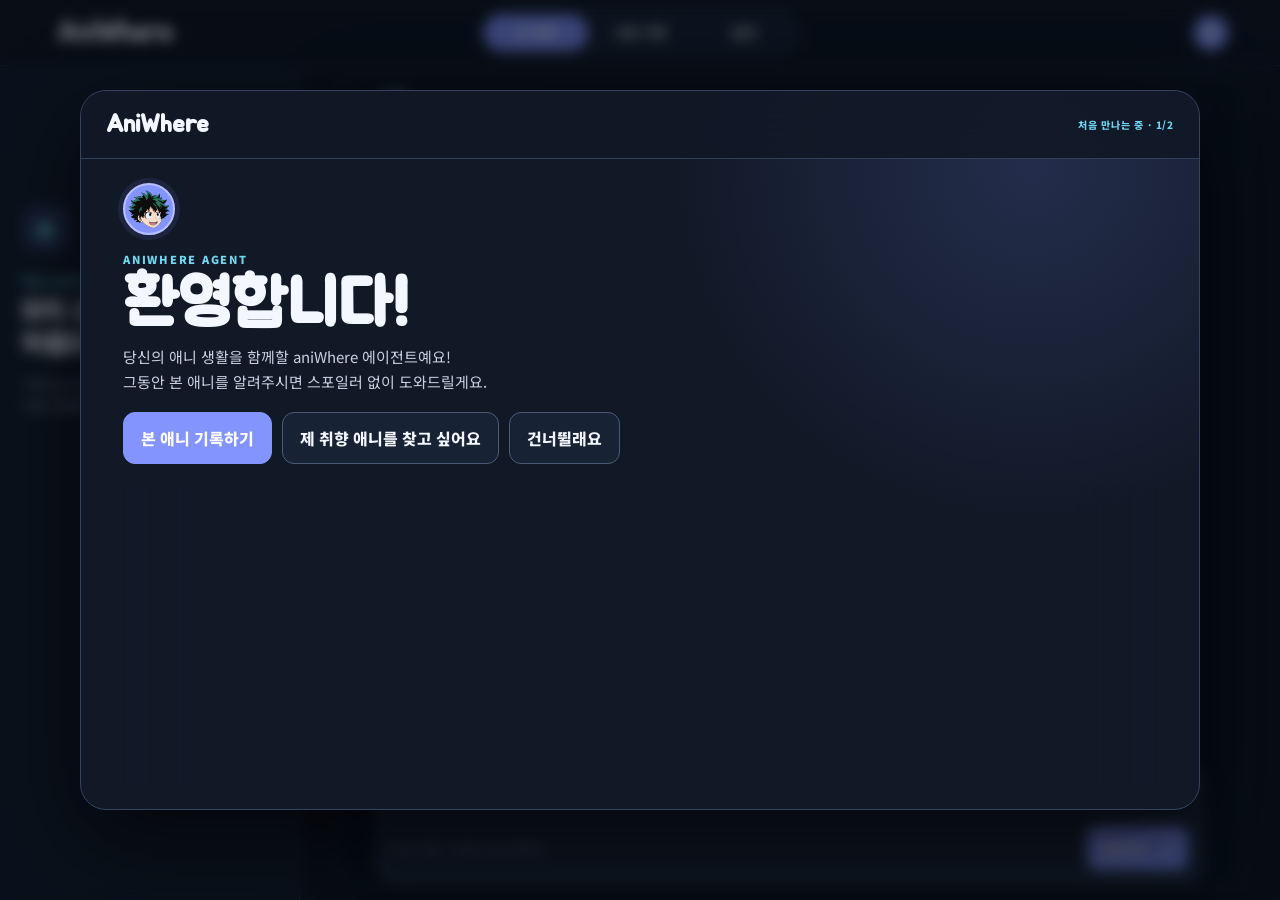
==== commit 85c4de21: "feat: 백엔드 통합 UI와 시청 기록 흐름 개선" ====
--- a/frontend/index.html
+++ b/frontend/index.html
@@ -18,6 +18,9 @@
   <link rel="stylesheet" href="styles.css">
 </head>
 <body>
+  <div class="poster-atmosphere" aria-hidden="true">
+    <img src="assets/my-hero-academia.jpg" alt=""><img src="assets/eren-spoiler-user.png" alt=""><img src="assets/hxh-gon.png" alt=""><img src="assets/okabe-card-user.png" alt=""><img src="assets/naruto-history-user.png" alt="">
+  </div>
   <header class="topbar">
     <button class="brand" data-view="chat" aria-label="AniWhere 홈">AniWhere</button>
     <nav aria-label="주요 메뉴">
@@ -25,7 +28,7 @@
       <button data-view="library">시청 기록</button>
       <button data-view="discover">탐색</button>
     </nav>
-    <div class="top-actions"><span>APP PROTOTYPE</span><button class="install-app" id="install-app" type="button" hidden>앱 설치</button><button class="profile" data-view="library" aria-label="의진님의 시청 기록">의</button></div>
+    <div class="top-actions"><button class="install-app" id="install-app" type="button" hidden>앱 설치</button><button class="profile" data-view="library" aria-label="내 시청 기록">의</button></div>
   </header>
 
   <section class="onboarding" id="onboarding" hidden role="dialog" aria-modal="true" aria-labelledby="onboarding-title">
@@ -37,24 +40,17 @@
           <small>ANIWHERE AGENT</small>
           <h1 id="onboarding-title">환영합니다!</h1>
           <p>당신의 애니 생활을 함께할 aniWhere 에이전트예요!<br>그동안 본 애니를 알려주시면 스포일러 없이 도와드릴게요.</p>
-          <div class="onboarding-actions"><button class="primary" data-onboarding-next="titles">시청 목록 만들기</button><button data-onboarding-l>아직 본 애니가 없어요</button></div>
+          <div class="onboarding-actions"><button class="primary" data-onboarding-next="titles">본 애니 기록하기</button><button data-onboarding-l>제 취향 애니를 찾고 싶어요</button><button data-onboarding-skip>건너뛸래요</button></div>
         </div>
-        <div class="onboarding-ribbon" aria-hidden="true">
-          <img src="assets/my-hero-academia.jpg" alt=""><img src="assets/eren-spoiler-user.png" alt=""><img src="assets/hxh-gon.png" alt=""><img src="assets/okabe-card-user.png" alt=""><img src="assets/naruto-history-user.png" alt="">
-        </div>
+        <div class="onboarding-ribbon poster-belt" id="onboarding-poster-belt" aria-hidden="true"></div>
       </div>
       <div class="onboarding-step" data-onboarding-step="titles" hidden>
-        <div class="onboarding-heading"><small>STEP 01 · WATCH LIST</small><h2>작품을 누르고 시청 상태를 알려주세요.</h2><p>보고 싶은 작품도 저장할 수 있어요. 시즌과 회차 목록은 실제 연결 시 백엔드 작품 데이터로 채워집니다.</p></div>
-        <div class="onboarding-titles">
-          <button data-onboarding-title="mha" data-title="나의 히어로 아카데미아"><img src="assets/my-hero-academia.jpg" alt=""><span><b>나의 히어로 아카데미아</b><small>성장 · 히어로</small><em data-onboarding-summary></em></span><i>✓</i></button>
-          <button data-onboarding-title="aot" data-title="진격의 거인"><img src="assets/eren-spoiler-user.png" alt=""><span><b>진격의 거인</b><small>미스터리 · 전쟁</small><em data-onboarding-summary></em></span><i>✓</i></button>
-          <button data-onboarding-title="hxh" data-title="헌터×헌터"><img src="assets/hxh-gon.png" alt=""><span><b>헌터×헌터</b><small>모험 · 능력</small><em data-onboarding-summary></em></span><i>✓</i></button>
-          <button data-onboarding-title="steins" data-title="슈타인즈 게이트"><img src="assets/okabe-card-user.png" alt=""><span><b>슈타인즈 게이트</b><small>SF · 서스펜스</small><em data-onboarding-summary></em></span><i>✓</i></button>
-          <button data-onboarding-title="naruto" data-title="나루토"><img src="assets/naruto-history-user.png" alt=""><span><b>나루토</b><small>닌자 · 성장</small><em data-onboarding-summary></em></span><i>✓</i></button>
-        </div>
+        <div class="onboarding-heading onboarding-heading-row"><div><small>STEP 01 · WATCH LIST</small><h2>작품을 누르고 시청 상태를 알려주세요.</h2><p>보고 싶은 작품도 저장할 수 있어요. 시즌과 회차 목록은 백엔드 작품 데이터로 채워집니다.</p></div><div class="onboarding-heading-actions"><span id="onboarding-selection-count">0개 저장</span><button class="primary" id="onboarding-to-details" disabled>선택 완료하고 시작</button><button data-onboarding-skip>건너뛰기</button></div></div>
+        <div class="onboarding-titles" id="onboarding-titles"><p class="catalog-loading">TMDB 작품 포스터를 불러오는 중…</p></div>
         <section class="onboarding-editor" id="onboarding-editor" hidden aria-live="polite"></section>
-        <div class="onboarding-footer"><button data-onboarding-back="welcome">이전</button><span id="onboarding-selection-count">0개 저장</span><button class="primary" id="onboarding-to-details" disabled>선택 완료하고 시작</button></div>
+        <div class="onboarding-footer"><button data-onboarding-back="welcome">이전</button></div>
         <button class="onboarding-l-link" data-onboarding-l>본 작품이 없나요? L에게 취향 추리 맡기기 →</button>
+        <form class="onboarding-dock" id="onboarding-agent-form"><span><img src="assets/midoriya-mascot.png?v=2" alt="AniWhere Agent"></span><input id="onboarding-agent-input" autocomplete="off" placeholder="기억나는 장면이나 시청 기록을 Agent에게 말해보세요"><button type="submit">보내기 ↗</button><p id="onboarding-agent-dock-response">한 번에 한 작품과 전체 기준 회차를 말하면 바로 기록할 수 있어요.</p></form>
       </div>
     </div>
   </section>
@@ -66,17 +62,17 @@
           <span class="empty-symbol">✦</span>
           <small>처음 오셨군요</small>
           <h2>아직 선택한<br>작품이 없어요.</h2>
-          <p>기억나는 장면을 말하거나, 예시 기록으로 앱을 둘러보세요.</p>
-          <button class="load-sample" data-load-sample>샘플 시청 기록 불러오기</button>
+          <p>기억나는 장면을 말하거나, 먼저 본 작품과 시청 지점을 등록해 주세요.</p>
         </div>
         <div class="record-context" id="record-context" hidden>
-          <div class="loaded-record"><span>✓</span><div><b>최근 시청 기록을 불러왔어요</b><small>12일 만에 다시 방문</small></div></div>
+          <div class="loaded-record"><span>✓</span><div><b>내 시청 기록을 불러왔어요</b><small>저장한 지점부터 이어서 안내해요</small></div></div>
           <div class="rail-heading"><small>지금 대화 중</small><h2>나의 히어로<br>아카데미아</h2></div>
           <div class="watch-context">
             <img src="assets/my-hero-academia.jpg" alt="나의 히어로 아카데미아 포스터">
-            <div><b>시즌 3 · 11화</b><span>마지막 기록 12일 전</span></div>
+            <div><b>저장된 시청 지점</b><span>내 기록을 기준으로 스포일러 보호</span></div>
           </div>
-          <button class="change-title" data-clear-record>다른 작품 선택</button>
+          <div class="rail-library"><small>내 시청 기록</small><div class="rail-posters" id="rail-posters"></div></div>
+          <button class="change-title" data-view="library">전체 기록 보기</button>
           <div class="spoiler-lock"><i>⌾</i><div><b>스포일러 보호 중</b><span>12화 이후 청크는 검색 전에 제외</span></div></div>
           <div class="rail-actions">
             <button data-action="recap">3분 복습</button>
@@ -84,24 +80,16 @@
             <button data-action="dictionary">인물·용어</button>
           </div>
         </div>
-        <p class="prototype-label">UI PROTOTYPE<br><span>가짜 응답 데이터 사용</span></p>
       </aside>
 
       <div class="chat-workspace">
         <header class="chat-heading">
-          <div><span class="agent-dot"><img src="assets/midoriya-mascot.png?v=2" alt="AniWhere Agent"></span><small id="chat-kicker">ANIWHERE AGENT · FIRST VISIT</small><h1 id="chat-title">오늘은 어떤 애니<br>이야기를 해볼까요?</h1></div>
+          <div><span class="agent-dot"><img src="assets/midoriya-mascot.png?v=2" alt="AniWhere Agent"></span><small id="chat-kicker">ANIWHERE AGENT</small><h1 id="chat-title">무엇이든 물어보세요!</h1><p class="chat-subtitle">흐릿한 기억 속 장면으로부터 정확한 작품과 회차를 찾아드려요.</p></div>
           <button class="new-chat" id="new-chat">＋ 새 대화</button>
         </header>
 
-        <div class="mode-chips" aria-label="대화 목적">
-          <button class="active" data-mode="episode">회차 찾기</button>
-          <button data-mode="title">작품 찾기</button>
-          <button data-mode="recap">복습</button>
-          <button data-mode="providers">시청처</button>
-        </div>
-
         <div class="agent-shortcuts" aria-label="자주 찾는 기능">
-          <button data-action="recap"><i>◴</i><span><b>3분 복습</b><small>49화까지만</small></span></button>
+          <button data-action="recap" data-requires-record><i>◴</i><span><b>3분 복습</b><small>내 기록까지만</small></span></button>
           <button data-action="watch-order"><i>☷</i><span><b>시청 순서</b><small>본편·극장판</small></span></button>
           <button data-action="hook-guide"><i>▶</i><span><b>몇 화부터?</b><small>스포일러 없이</small></span></button>
           <button data-action="manga-link"><i>≡</i><span><b>원작 연결</b><small>어디서부터?</small></span></button>
@@ -112,47 +100,32 @@
 
         <form class="composer" id="composer">
           <label class="sr-only" for="question">AniWhere에게 메시지 보내기</label>
-          <textarea id="question" rows="1" placeholder="예: 올마이트가 싸우고 마지막에 손가락을 가리켰어"></textarea>
+          <textarea id="question" rows="1" placeholder="기억나는 장면, 인물, 분위기를 자유롭게 말해주세요"></textarea>
           <div class="composer-bottom"><span><kbd>Enter</kbd> 전송 · <kbd>Shift</kbd>+<kbd>Enter</kbd> 줄바꿈</span><button type="submit">보내기 <b>↗</b></button></div>
         </form>
       </div>
     </section>
 
     <section class="view library-view" id="library-view">
-      <header class="page-title"><small>MY WATCH HISTORY</small><h1>내 시청 기록</h1><p>내 서재에 저장한 작품과 회차입니다. 이 기록이 복습과 스포일러 차단 범위를 정합니다.</p></header>
-      <img class="naruto-history-banner" id="record-greeting" src="assets/naruto-history-user.png" alt="지난 시청 기록을 안내하는 나루토" hidden>
-      <article class="empty-library" id="empty-library" hidden><span>✦</span><h2>아직 시청 기록이 없어요.</h2><p>Agent와 시청 지점을 찾거나, 샘플 기록을 불러와 화면을 확인해보세요.</p><div><button data-view="chat">작품 찾으러 가기</button><button class="outline" data-load-sample>샘플 기록 불러오기</button></div></article>
-      <div id="library-content">
-      <div class="library-tabs"><button class="active">시청 중 <b>3</b></button><button>보고 싶어요 <b>5</b></button><button>완료 <b>12</b></button></div>
-      <div class="library-grid">
-        <article class="watch-card featured">
-          <img src="assets/my-hero-academia.jpg" alt="나의 히어로 아카데미아 포스터">
-          <div class="watch-copy"><span class="watching">시청 중</span><h2>나의 히어로 아카데미아</h2><p>시즌 3 · 11화까지</p><div class="progress"><i></i></div><small>12화 이후 스포일러 보호 · 마지막 시청 12일 전</small><div class="buttons"><button data-action="recap">복습하기</button><button class="outline" data-action="edit-record">기록 수정</button></div></div>
-        </article>
-        <article class="watch-card compact"><div class="letter-cover cover-a">進</div><div class="watch-copy"><span class="watching">시청 중</span><h2>진격의 거인</h2><p>시즌 1 · 14화까지</p><small>마지막 시청 31일 전</small><button class="text-button" data-action="find-episode">시청 지점 다시 찾기 →</button></div></article>
-        <article class="watch-card compact"><div class="letter-cover cover-b">滅</div><div class="watch-copy"><span class="watching">시청 중</span><h2>귀멸의 칼날</h2><p>시즌 1 · 12화까지</p><small>마지막 시청 7일 전</small><button class="text-button" data-action="providers">시청처 확인 →</button></div></article>
-      </div>
-      <article class="season-alert">
-        <div class="alert-icon">N</div><div><small>확장 프로토타입 · FEATURE 10</small><h2>새 시즌이 시작됐어요.</h2><p>저장된 시청 기록을 바탕으로 직전 시즌 복습을 먼저 제안해요.</p></div><button data-action="season-alert">새 시즌 확인</button>
-      </article>
-      </div>
+      <header class="page-title library-title"><div><small>MY WATCH HISTORY</small><h1>내 시청 기록</h1><p>내 서재에 저장한 작품과 회차입니다. 이 기록이 복습과 스포일러 차단 범위를 정합니다.</p></div><div class="library-hero"><button id="add-watch-record" type="button">＋ 시청 기록 추가</button><img class="naruto-history-banner" id="record-greeting" src="assets/naruto-history-user.png" alt="지난 시청 기록을 안내하는 나루토" hidden></div></header>
+      <article class="empty-library" id="empty-library" hidden><span>✦</span><h2>아직 시청 기록이 없어요.</h2><p>Agent에게 기억나는 장면을 말하거나 시청 지점을 등록해 주세요.</p><div><button data-view="chat">Agent에게 물어보기</button></div></article>
+      <div id="library-content"><div class="library-grid" id="library-grid"></div></div>
     </section>
 
     <section class="view discover-view" id="discover-view">
-      <header class="page-title"><small>DISCOVER & GUIDE</small><h1>애니를 보는 모든 방법.</h1><p>보기 전의 궁금증부터 원작으로 이어 읽기까지, 필요한 기능을 바로 선택하세요.</p></header>
+      <header class="page-title discover-title"><div><small>DISCOVER & GUIDE</small><h1>애니를 보는 모든 방법.</h1><p>보기 전의 궁금증부터 원작으로 이어 읽기까지, 필요한 기능을 바로 선택하세요.</p></div><article class="interview l-interview"><img class="l-panel" src="assets/l-detective-user.png" alt="최고의 애니를 추리하겠다고 말하는 L"><div><small>L · TASTE DETECTIVE</small><h2>“저는 L입니다.”</h2><p>당신의 취향을 직접 추리합니다.</p></div><button data-action="interview">추리 시작</button></article></header>
 
       <section class="guide-launcher" aria-labelledby="guide-title">
         <div class="guide-launcher-head"><div><small>QUICK GUIDE · UI PROTOTYPE</small><h2 id="guide-title">지금 궁금한 건 무엇인가요?</h2></div><p>카드를 누르면 예시 결과를 바로 볼 수 있어요.</p></div>
         <div class="guide-grid">
-          <button data-action="watch-order"><i>03</i><b>시청 순서 가이드</b><span>본편·극장판·OVA를<br>어떤 순서로 볼지</span><em>확인하기 →</em></button>
-          <button data-action="hook-guide"><i>04</i><b>몇 화부터 재밌어져요?</b><span>사건은 숨기고<br>분위기가 바뀌는 지점만</span><em>확인하기 →</em></button>
-          <button data-action="dictionary"><i>08</i><b>인물·용어 사전</b><span>현재 본 회차까지만<br>관계와 설정 확인</span><em>사전 열기 →</em></button>
-          <button data-action="manga-link"><i>12</i><b>애니 → 원작 연결</b><span>내가 본 회차 다음을<br>원작 권·화로 연결</span><em>확인하기 →</em></button>
+          <button class="guide-art guide-light" data-action="watch-order"><i>03</i><b>시청 순서 가이드</b><span>본편·극장판·OVA를<br>어떤 순서로 볼지</span><em>확인하기 →</em></button>
+          <button class="guide-art guide-okabe" data-action="hook-guide"><i>04</i><b>몇 화부터 재밌어져요?</b><span>사건은 숨기고<br>분위기가 바뀌는 지점만</span><em>확인하기 →</em></button>
+          <button class="guide-art guide-hxh" data-action="dictionary"><i>08</i><b>인물·용어 사전</b><span>현재 본 회차까지만<br>관계와 설정 확인</span><em>사전 열기 →</em></button>
+          <button class="guide-art guide-gon" data-action="manga-link"><i>12</i><b>애니 → 원작 연결</b><span>내가 본 회차 다음을<br>원작 권·화로 연결</span><em>확인하기 →</em></button>
         </div>
       </section>
-      <article class="interview l-interview"><img class="l-panel" src="assets/l-detective-user.png" alt="최고의 애니를 추리하겠다고 말하는 L"><div><small>L · TASTE DETECTIVE</small><h2>“저는 L입니다.”</h2><p>이제 L이 당신의 취향을 직접 추리합니다.</p></div><button data-action="interview">추리 시작</button></article>
       <div class="recommend-head"><h2>이런 작품은 어때요?</h2><span>예시 추천</span></div>
-      <div class="recommend-grid"><article class="recommend cover-a"><small>반전과 긴장감</small><h3>진격의 거인</h3><p>세계의 비밀을 하나씩 파헤치는 전개가 가까워요.</p></article><article class="recommend cover-b"><small>강한 캐릭터와 빠른 전개</small><h3>주술회전</h3><p>전투와 인물 관계가 빠르게 이어지는 작품이에요.</p></article><article class="recommend cover-c"><small>성장과 가족</small><h3>귀멸의 칼날</h3><p>분명한 목표를 가진 주인공의 성장 이야기예요.</p></article></div>
+      <div class="recommend-grid"><article class="recommend" data-recommend-title="진격의 거인"><small>반전과 긴장감</small><h3>진격의 거인</h3><p>세계의 비밀을 하나씩 파헤치는 전개가 가까워요.</p></article><article class="recommend" data-recommend-title="주술회전"><small>강한 캐릭터와 빠른 전개</small><h3>주술회전</h3><p>전투와 인물 관계가 빠르게 이어지는 작품이에요.</p></article><article class="recommend" data-recommend-title="귀멸의 칼날"><small>성장과 가족</small><h3>귀멸의 칼날</h3><p>분명한 목표를 가진 주인공의 성장 이야기예요.</p></article></div>
       <div class="feature-lab-head"><div><small>EXPANSION PROTOTYPES</small><h2>더 깊게 즐기는 방법</h2></div><p>발표 확장 방향을 실제 화면 형태로 미리 구성했어요.</p></div>
       <div class="mini-feature-grid">
         <button data-action="similar"><b>02</b><span>“○○ 같은 거” 검색</span><small>좋아하는 작품과 분위기가 비슷한 애니 찾기</small></button>
--- a/frontend/styles.css
+++ b/frontend/styles.css
@@ -122,3 +122,122 @@
   .relation-edge:focus .relation-line,
   .relation-edge.related .relation-line{stroke-width:5}
 }
+
+/* Shared state must reliably disappear even when a component defines display. */
+[hidden]{display:none!important}
+
+/* A quiet, responsive poster wall: fixed to the viewport so scrolling never
+   stretches it, and masked toward the edges to keep the workspace readable. */
+.poster-atmosphere{position:fixed;inset:66px 0 0;z-index:0;overflow:hidden;pointer-events:none;background:var(--bg)}
+.poster-atmosphere::after{content:'';position:absolute;inset:0;background:radial-gradient(ellipse at center,rgba(15,21,32,.98) 0 35%,rgba(15,21,32,.88) 60%,rgba(15,21,32,.66) 100%),linear-gradient(180deg,rgba(15,21,32,.35),rgba(15,21,32,.9))}
+.poster-atmosphere img{position:absolute;width:clamp(180px,18vw,330px);aspect-ratio:2/3;object-fit:cover;border-radius:24px;opacity:.13;filter:saturate(.35) contrast(.85) brightness(.55);transform:rotate(var(--tilt));box-shadow:0 0 70px rgba(0,0,0,.7)}
+.poster-atmosphere img:nth-child(1){--tilt:-8deg;left:-5%;top:-12%}
+.poster-atmosphere img:nth-child(2){--tilt:7deg;right:-5%;top:-9%}
+.poster-atmosphere img:nth-child(3){--tilt:5deg;left:3%;bottom:-34%}
+.poster-atmosphere img:nth-child(4){--tilt:-7deg;right:4%;bottom:-37%}
+.poster-atmosphere img:nth-child(5){--tilt:2deg;left:50%;top:58%;opacity:.045;transform:translate(-50%,-50%) rotate(var(--tilt))}
+.topbar,main{position:relative;z-index:1}
+.context-rail{backdrop-filter:blur(12px)}
+.chat-workspace{position:relative}
+.chat-workspace::before{content:'';position:absolute;inset:10px 4px;border:1px solid rgba(71,88,116,.22);border-radius:28px;background:rgba(15,21,32,.32);backdrop-filter:blur(3px);z-index:-1}
+.chat-workspace{grid-template-rows:auto auto 1fr auto auto}
+.chat-subtitle{margin:8px 0 0;color:var(--text2);font-size:12px;line-height:1.55}
+.result-card.result-with-poster{display:grid;grid-template-columns:minmax(0,1fr) 88px;gap:14px;align-items:stretch;padding:0;overflow:hidden}
+.result-copy{align-self:center;padding:15px 0 15px 15px}
+.result-poster,.result-poster-placeholder{width:88px;height:124px;object-fit:cover;background:linear-gradient(145deg,#293754,#141c2b);color:#8794aa;display:grid;place-items:center;font:700 11px var(--display)}
+@media(max-width:620px){.result-card.result-with-poster{grid-template-columns:minmax(0,1fr) 72px}.result-poster,.result-poster-placeholder{width:72px;height:108px}.chat-subtitle{max-width:250px}}
+.library-grid:empty{display:none}.watch-card.real-record{grid-row:auto}.record-cover-fallback{width:160px;aspect-ratio:2/3;display:grid;place-items:center;border-radius:12px;background:linear-gradient(145deg,#293754,#141c2b);color:#8794aa;font:700 16px var(--display)}
+@media(max-width:620px){.record-cover-fallback{width:92px}}
+
+/* Real catalog onboarding */
+.onboarding-step[data-onboarding-step="welcome"]{display:flex;flex-direction:column;align-items:stretch;justify-content:space-between;gap:24px;padding-bottom:24px}
+.onboarding-welcome-copy{padding-top:16px}
+.poster-belt{position:relative;width:100%;height:250px;overflow:hidden;mask-image:linear-gradient(90deg,transparent,#000 7%,#000 93%,transparent)}
+.poster-belt::before,.poster-belt::after{content:'';position:absolute;top:0;bottom:0;z-index:2;width:80px;pointer-events:none}.poster-belt::before{left:0;background:linear-gradient(90deg,#111927,transparent)}.poster-belt::after{right:0;background:linear-gradient(-90deg,#111927,transparent)}
+.poster-belt-track{display:flex;width:max-content;gap:14px;animation:poster-conveyor 70s linear infinite}
+.poster-belt:hover .poster-belt-track{animation-play-state:paused}
+.poster-belt img,.poster-belt img:nth-child(n){position:static;flex:none;width:150px;height:225px;border:1px solid #65718b;border-radius:14px;object-fit:cover;box-shadow:8px 10px 0 rgba(2,5,10,.4);transform:none}
+@keyframes poster-conveyor{to{transform:translateX(calc(-50% - 7px))}}
+.onboarding-step[data-onboarding-step="titles"]{padding-bottom:0}
+.onboarding-heading-row{display:grid;grid-template-columns:minmax(0,1fr) auto;align-items:end;gap:24px;max-width:none}
+.onboarding-heading-actions{display:flex;align-items:center;justify-content:flex-end;gap:9px;padding-bottom:3px}
+.onboarding-heading-actions span{margin-right:3px;color:var(--text2);font-size:11px;white-space:nowrap}
+.onboarding-heading-actions button{padding:12px 15px;border:1px solid #4a5b76;border-radius:12px;background:#172235;color:var(--text);font-weight:800;white-space:nowrap}
+.onboarding-heading-actions .primary{border-color:var(--accent);background:var(--accent);color:#fff}
+.onboarding-heading-actions button:disabled{opacity:.42;cursor:not-allowed}
+.onboarding-footer{justify-content:flex-start}
+.onboarding-titles{max-height:52vh;overflow:auto;grid-template-columns:repeat(5,minmax(0,1fr));padding:2px 5px 18px 2px}
+.onboarding-titles img{height:auto;aspect-ratio:2/3}
+.catalog-loading{grid-column:1/-1;padding:50px;color:var(--text2);text-align:center}
+.onboarding-dock{position:sticky;bottom:0;z-index:5;display:grid;grid-template-columns:42px minmax(0,1fr) auto;gap:9px;align-items:center;margin:14px -42px 0;padding:13px 42px 14px;border-top:1px solid #40516b;background:rgba(17,25,39,.96);backdrop-filter:blur(16px)}
+.onboarding-dock>span{width:40px;height:40px;display:grid;place-items:center;overflow:hidden;border:2px solid #b7c0ff;border-radius:50%;background:var(--accent)}.onboarding-dock img{width:110%;height:110%;object-fit:contain}.onboarding-dock input{min-width:0;padding:13px 14px;border:1px solid #4d6081;border-radius:12px;background:#182235;color:var(--text);outline:none}.onboarding-dock input:focus{border-color:var(--accent)}.onboarding-dock button{padding:13px 15px;border:0;border-radius:11px;background:var(--accent);font-weight:800}.onboarding-dock p{grid-column:2/-1;margin:0;color:var(--text2);font-size:9px}
+.avatar img,.agent-dot img{width:100%;height:100%;object-fit:cover}.l-avatar,.l-agent-dot{overflow:hidden;background:#eef0f4}.l-avatar img,.l-agent-dot img{object-position:65% center;filter:grayscale(1)}
+@media(max-width:800px){.onboarding-titles{grid-template-columns:repeat(3,1fr)}.onboarding-dock{margin-left:-16px;margin-right:-16px;padding-left:16px;padding-right:16px}}
+@media(max-width:900px){.onboarding-heading-row{grid-template-columns:1fr}.onboarding-heading-actions{justify-content:flex-start;flex-wrap:wrap}}
+@media(max-width:620px){.onboarding-heading-actions{display:grid;grid-template-columns:1fr 1fr}.onboarding-heading-actions span{grid-column:1/-1}.onboarding-heading-actions button{white-space:normal}}
+@media(max-width:620px){.poster-belt{height:175px}.poster-belt img,.poster-belt img:nth-child(n){width:105px;height:158px}.onboarding-titles{grid-template-columns:repeat(2,1fr);max-height:57vh}.onboarding-dock{grid-template-columns:34px 1fr}.onboarding-dock>span{width:34px;height:34px}.onboarding-dock button{grid-column:2}.onboarding-dock p{grid-column:1/-1}.onboarding-welcome-copy{padding-top:0}}
+
+/* Discover cards use imagery as atmosphere, not as competing foreground. */
+.guide-grid .guide-art{position:relative;isolation:isolate;overflow:hidden;background:#182131}
+.guide-grid .guide-art::before{content:'';position:absolute;inset:0;z-index:-2;background-position:center;background-size:cover;opacity:.24;filter:saturate(.7) contrast(1.05);transition:.25s}
+.guide-grid .guide-art::after{content:'';position:absolute;inset:0;z-index:-1;background:linear-gradient(110deg,rgba(16,24,37,.76),rgba(16,24,37,.9) 68%,rgba(16,24,37,.68))}
+.guide-grid .guide-art:hover::before{opacity:.34;transform:scale(1.035)}
+.guide-light::before{background-image:url('assets/light-card-user.png')}.guide-okabe::before{background-image:url('assets/okabe-card-user.png')}.guide-hxh::before{background-image:url('assets/hxh.png')}.guide-gon::before{background-image:url('assets/gon-card-user.png')}
+.recommend{position:relative;isolation:isolate;overflow:hidden;background:#182131}
+.recommend::before{content:'';position:absolute;inset:0;z-index:-2;background-image:var(--recommend-poster);background-position:center 24%;background-size:cover;transition:.28s}
+.recommend::after{content:'';position:absolute;inset:0;z-index:-1;background:linear-gradient(180deg,rgba(11,17,27,.08),rgba(11,17,27,.28) 35%,rgba(11,17,27,.94) 78%)}
+.recommend:hover::before{transform:scale(1.035)}
+.recommend h3,.recommend p,.recommend small{text-shadow:0 2px 12px #05080e}
+
+/* Actual TMDB posters across the page background. The previous version was
+   effectively invisible because the center mask reached 98% opacity. */
+.poster-atmosphere{inset:-70vh -20vw;display:grid;grid-template-columns:repeat(7,minmax(150px,1fr));grid-auto-rows:minmax(245px,32vh);gap:4px;padding:0;background:var(--bg);transform:rotate(17deg) scale(1.12);transform-origin:center;overflow:hidden}
+.poster-atmosphere::after{background:radial-gradient(ellipse at center,rgba(15,21,32,.62) 0 25%,rgba(15,21,32,.43) 62%,rgba(15,21,32,.32) 100%),linear-gradient(180deg,rgba(15,21,32,.08),rgba(15,21,32,.36))}
+.poster-atmosphere img,.poster-atmosphere img:nth-child(n){position:static;width:100%;height:100%;aspect-ratio:auto;object-fit:cover;border-radius:3px;opacity:.58;filter:saturate(.72) contrast(.97) brightness(.82);transform:none;box-shadow:none}
+@media(max-width:900px){.poster-atmosphere{inset:-65vh -42vw;grid-template-columns:repeat(5,minmax(145px,1fr));grid-auto-rows:minmax(220px,30vh);gap:4px;transform:rotate(17deg) scale(1.14)}.poster-atmosphere img,.poster-atmosphere img:nth-child(n){display:block;height:100%;opacity:.48}}
+@media(max-width:620px){.poster-atmosphere{inset:-55vh -70vw;grid-template-columns:repeat(4,minmax(130px,1fr));grid-auto-rows:210px;gap:3px;transform:rotate(17deg) scale(1.1)}.poster-atmosphere img,.poster-atmosphere img:nth-child(n){height:100%;opacity:.4}.poster-atmosphere::after{background:rgba(15,21,32,.46)}}
+
+/* Welcome hierarchy and slide-in watch editor. */
+.onboarding-step[data-onboarding-step="welcome"]{justify-content:flex-start;gap:12px;padding-top:24px}
+.onboarding{background:rgba(5,9,16,.56);backdrop-filter:blur(7px)}
+.onboarding-welcome-copy{max-width:760px;padding-top:0}
+.onboarding-mascot{width:52px;height:52px;margin-bottom:10px;border-width:2px;box-shadow:0 0 0 5px rgba(126,145,255,.1)}
+.onboarding-welcome-copy h1{margin:5px 0 7px;font-size:clamp(42px,5vw,66px)}
+.onboarding-welcome-copy p{font-size:15px;line-height:1.65}
+.onboarding-actions{margin-top:17px}
+.poster-belt{height:300px;margin-top:auto}
+.poster-belt img,.poster-belt img:nth-child(n){width:185px;height:278px}
+.onboarding-editor{position:fixed;right:max(24px,calc((100vw - 1120px)/2 + 18px));top:50%;z-index:190;width:min(430px,calc(100vw - 48px));max-height:calc(100vh - 80px);margin:0;overflow:auto;transform:translateY(-50%);box-shadow:-24px 0 70px rgba(0,0,0,.58);animation:onboarding-drawer-in .24s both}
+@keyframes onboarding-drawer-in{from{opacity:0;transform:translate(35px,-50%)}to{opacity:1;transform:translate(0,-50%)}}
+.library-title{max-width:none;display:grid;grid-template-columns:minmax(330px,.56fr) minmax(680px,1.44fr);align-items:end;gap:28px}.library-title>div:first-child{max-width:680px}.library-title button{flex:none;margin-bottom:4px;padding:12px 16px;border:0;border-radius:12px;background:var(--accent);font-weight:800}.library-hero{display:grid;justify-items:end;gap:10px;min-width:0;width:100%}
+@media(max-width:620px){.onboarding-step[data-onboarding-step="welcome"]{gap:10px;padding-top:18px}.onboarding-mascot{width:46px;height:46px}.onboarding-welcome-copy h1{font-size:40px}.onboarding-welcome-copy p{font-size:13px}.poster-belt{height:205px}.poster-belt img,.poster-belt img:nth-child(n){width:128px;height:192px}.onboarding-editor{left:0;right:0;top:auto;bottom:0;width:100%;max-height:86vh;border-radius:22px 22px 0 0;transform:none;animation:onboarding-drawer-up .24s both}.library-title{align-items:flex-start;flex-direction:column}.library-title button{margin:0}@keyframes onboarding-drawer-up{from{opacity:0;transform:translateY(35px)}to{opacity:1;transform:none}}}
+
+/* Equal library cards and a compact history character banner. */
+.naruto-history-banner{width:100%;height:300px;margin:0;object-fit:cover;object-position:center 24%}
+.rail-library{display:grid;gap:7px;margin-top:14px}.rail-library>small{color:var(--text2);font-size:10px;font-weight:800;letter-spacing:.08em}.rail-posters{display:flex;align-items:center;min-height:66px}.rail-record-poster{position:relative;width:48px;height:64px;margin-right:-8px;padding:0;overflow:hidden;border:2px solid #26344a;border-radius:9px;background:var(--surface2);box-shadow:5px 0 12px rgba(0,0,0,.3);transition:.18s}.rail-record-poster:hover{z-index:4;transform:translateY(-3px)}.rail-record-poster.active{z-index:3;border-color:var(--cyan)}.rail-record-poster img{width:100%;height:100%;object-fit:cover}.rail-record-more{display:grid;place-items:center;width:48px;height:48px;margin-left:12px;border:1px solid #52617a;border-radius:50%;background:#202b3e;color:#cbd4e4;font-size:11px;font-weight:900}
+.library-grid{grid-template-columns:repeat(5,minmax(0,1fr));align-items:start}
+.watch-card.featured,.watch-card.real-record{display:grid;grid-template-columns:1fr;gap:12px;padding:12px}
+.watch-card.featured,.watch-card.real-record{grid-row:auto;min-width:0}
+.watch-card.featured img,.watch-card.real-record img{width:100%;height:auto;aspect-ratio:2/3;object-fit:cover;border-radius:11px}
+.watch-card.featured .record-cover-fallback,.watch-card.real-record .record-cover-fallback{width:100%;height:auto;aspect-ratio:2/3}
+.watch-card.real-record .watch-copy h2{font-size:18px}.watch-card.real-record .watch-copy p{font-size:12px}.watch-card.real-record .watch-copy small{margin-top:8px}
+@media(max-width:1180px){.library-grid{grid-template-columns:repeat(4,minmax(0,1fr))}}
+@media(max-width:900px){.library-grid{grid-template-columns:repeat(3,minmax(0,1fr))}}
+@media(max-width:620px){.library-grid{grid-template-columns:repeat(2,minmax(0,1fr))}.naruto-history-banner{height:145px}.watch-card.featured,.watch-card.real-record{grid-template-columns:1fr;padding:10px}.watch-card.featured img,.watch-card.real-record img{width:100%}}
+
+/* Place L beside the discover title on wide screens. */
+.discover-title{max-width:none;display:grid;grid-template-columns:minmax(0,1fr) minmax(540px,700px);gap:34px;align-items:center}
+.discover-title>div{max-width:760px}.discover-title .l-interview{min-height:190px;grid-template-columns:180px minmax(0,1fr) auto;gap:20px;margin:0;padding:18px;background:rgba(226,228,229,.94);color:#111722}.discover-title .l-panel{width:180px;height:154px;object-fit:cover}.discover-title .l-interview small{font-size:11px}.discover-title .l-interview h2{margin:7px 0;font-size:26px}.discover-title .l-interview p{font-size:14px}.discover-title .l-interview>button{min-width:112px;min-height:54px;padding:15px 21px;border-radius:14px;font-size:15px;box-shadow:0 8px 18px rgba(71,88,206,.22)}
+@media(max-width:1200px){.library-title{grid-template-columns:1fr}.library-hero{justify-items:start;width:min(900px,100%)}.discover-title{grid-template-columns:1fr}.discover-title .l-interview{max-width:760px}}
+@media(max-width:620px){.library-hero{width:100%}.naruto-history-banner{height:180px}.discover-title .l-interview{grid-template-columns:120px 1fr;min-height:0}.discover-title .l-panel{width:120px;height:110px}.discover-title .l-interview h2{font-size:21px}.discover-title .l-interview>button{grid-column:1/-1}}
+
+/* Feature artwork should read more clearly than the ambient poster wall. */
+.guide-grid .guide-art::before{opacity:.52;filter:saturate(.86) contrast(1.08) brightness(.88)}
+.guide-grid .guide-art::after{background:linear-gradient(110deg,rgba(12,19,30,.56),rgba(12,19,30,.76) 70%,rgba(12,19,30,.5))}
+.guide-grid .guide-art:hover::before{opacity:.65}
+
+/* Conversation stays calm and opaque while the surrounding poster wall remains visible. */
+.chat-workspace::before{background:rgba(10,17,28,.84);border-color:rgba(75,91,119,.66);backdrop-filter:blur(11px) saturate(.76);box-shadow:0 22px 70px rgba(0,0,0,.38)}
+.chat-workspace .bubble,.chat-workspace .composer,.chat-workspace .agent-shortcuts button{background-color:rgba(27,38,57,.97)}
+@media(max-width:900px){.poster-atmosphere img{opacity:.09}.poster-atmosphere img:nth-child(3),.poster-atmosphere img:nth-child(4),.poster-atmosphere img:nth-child(5){display:none}.chat-workspace::before{inset:4px}}
+@media(max-width:620px){.poster-atmosphere{inset:56px 0 62px}.poster-atmosphere img{width:190px;opacity:.075}.poster-atmosphere::after{background:rgba(15,21,32,.9)}}
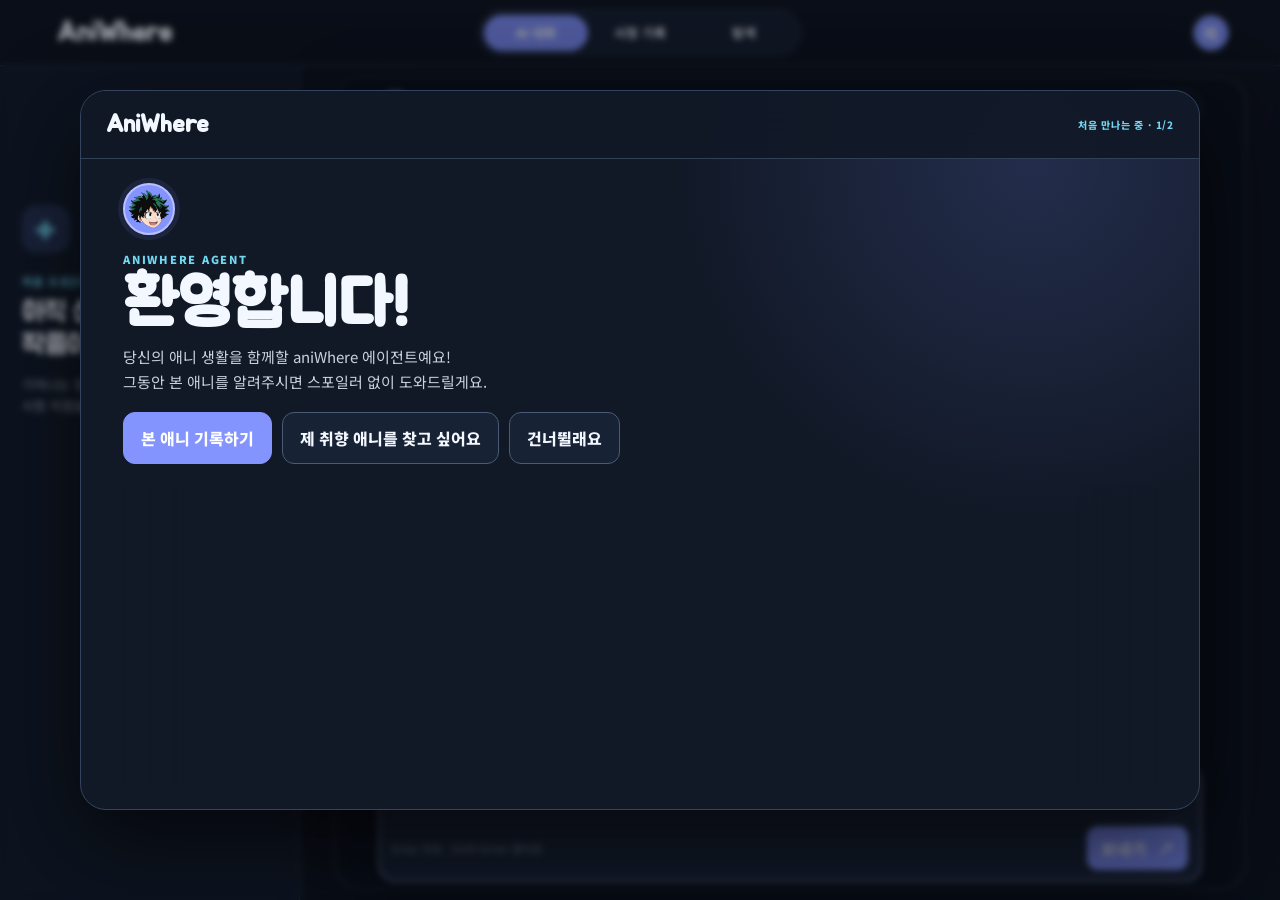
==== commit 3b49cd55: "feat: 발표용 AniWhere 대화 및 시청 흐름 개선" ====
--- a/frontend/index.html
+++ b/frontend/index.html
@@ -45,7 +45,7 @@
         <div class="onboarding-ribbon poster-belt" id="onboarding-poster-belt" aria-hidden="true"></div>
       </div>
       <div class="onboarding-step" data-onboarding-step="titles" hidden>
-        <div class="onboarding-heading onboarding-heading-row"><div><small>STEP 01 · WATCH LIST</small><h2>작품을 누르고 시청 상태를 알려주세요.</h2><p>보고 싶은 작품도 저장할 수 있어요. 시즌과 회차 목록은 백엔드 작품 데이터로 채워집니다.</p></div><div class="onboarding-heading-actions"><span id="onboarding-selection-count">0개 저장</span><button class="primary" id="onboarding-to-details" disabled>선택 완료하고 시작</button><button data-onboarding-skip>건너뛰기</button></div></div>
+        <div class="onboarding-heading onboarding-heading-row"><div><small>STEP 01 · WATCH LIST</small><h2>작품을 누르고 시청 상태를 알려주세요.</h2><p>인기 작품에서 고르거나 제목으로 검색할 수 있어요.</p><form id="onboarding-search" class="onboarding-search"><input id="onboarding-search-input" type="search" placeholder="애니 제목 검색 · 예: 헌터헌터" autocomplete="off"><button type="submit">검색</button><button type="button" id="onboarding-search-reset" hidden>인기 작품</button></form></div><div class="onboarding-heading-actions"><span id="onboarding-selection-count">0개 저장</span><button class="primary" id="onboarding-to-details" disabled>선택 완료하고 시작</button><button data-onboarding-skip>건너뛰기</button></div></div>
         <div class="onboarding-titles" id="onboarding-titles"><p class="catalog-loading">TMDB 작품 포스터를 불러오는 중…</p></div>
         <section class="onboarding-editor" id="onboarding-editor" hidden aria-live="polite"></section>
         <div class="onboarding-footer"><button data-onboarding-back="welcome">이전</button></div>
@@ -65,35 +65,29 @@
           <p>기억나는 장면을 말하거나, 먼저 본 작품과 시청 지점을 등록해 주세요.</p>
         </div>
         <div class="record-context" id="record-context" hidden>
-          <div class="loaded-record"><span>✓</span><div><b>내 시청 기록을 불러왔어요</b><small>저장한 지점부터 이어서 안내해요</small></div></div>
-          <div class="rail-heading"><small>지금 대화 중</small><h2>나의 히어로<br>아카데미아</h2></div>
-          <div class="watch-context">
+          <div class="loaded-record"><span>✓</span><div><b>내 시청 기록</b><small>저장한 작품을 옆으로 넘겨 확인하세요</small></div></div>
+          <div class="conversation-empty" id="conversation-empty"><small>지금 대화 중인 작품</small><b>아직 없어요</b><span>작품을 찾거나 질문하면 여기에 표시돼요.</span></div>
+          <div class="rail-heading" hidden><small>지금 대화 중인 작품</small><h2></h2></div>
+          <div class="watch-context" hidden>
             <img src="assets/my-hero-academia.jpg" alt="나의 히어로 아카데미아 포스터">
             <div><b>저장된 시청 지점</b><span>내 기록을 기준으로 스포일러 보호</span></div>
           </div>
           <div class="rail-library"><small>내 시청 기록</small><div class="rail-posters" id="rail-posters"></div></div>
           <button class="change-title" data-view="library">전체 기록 보기</button>
-          <div class="spoiler-lock"><i>⌾</i><div><b>스포일러 보호 중</b><span>12화 이후 청크는 검색 전에 제외</span></div></div>
-          <div class="rail-actions">
-            <button data-action="recap">3분 복습</button>
+          <div class="spoiler-lock" hidden><i>⌾</i><div><b>스포일러 보호 중</b><span></span></div></div>
+          <div class="rail-actions" hidden>
+            <button data-action="recap" data-context-seen>3분 복습</button>
             <button data-action="providers">시청처 보기</button>
-            <button data-action="dictionary">인물·용어</button>
+            <button data-action="dictionary" data-context-seen>인물·용어</button>
           </div>
         </div>
       </aside>
 
       <div class="chat-workspace">
         <header class="chat-heading">
-          <div><span class="agent-dot"><img src="assets/midoriya-mascot.png?v=2" alt="AniWhere Agent"></span><small id="chat-kicker">ANIWHERE AGENT</small><h1 id="chat-title">무엇이든 물어보세요!</h1><p class="chat-subtitle">흐릿한 기억 속 장면으로부터 정확한 작품과 회차를 찾아드려요.</p></div>
+          <div><span class="agent-dot"><img src="assets/midoriya-mascot.png?v=2" alt="AniWhere Agent"></span><small id="chat-kicker">ANIWHERE AGENT</small><h1 id="chat-title">애니에 관한 무엇이든 물어보세요!</h1><p class="chat-subtitle">흐릿한 기억 속 장면으로부터 정확한 작품과 회차를 찾아드려요.</p></div>
           <button class="new-chat" id="new-chat">＋ 새 대화</button>
         </header>
-
-        <div class="agent-shortcuts" aria-label="자주 찾는 기능">
-          <button data-action="recap" data-requires-record><i>◴</i><span><b>3분 복습</b><small>내 기록까지만</small></span></button>
-          <button data-action="watch-order"><i>☷</i><span><b>시청 순서</b><small>본편·극장판</small></span></button>
-          <button data-action="hook-guide"><i>▶</i><span><b>몇 화부터?</b><small>스포일러 없이</small></span></button>
-          <button data-action="manga-link"><i>≡</i><span><b>원작 연결</b><small>어디서부터?</small></span></button>
-        </div>
 
         <div class="messages" id="messages" aria-live="polite"></div>
         <div class="suggestions" id="suggestions"></div>
--- a/frontend/styles.css
+++ b/frontend/styles.css
@@ -140,12 +140,13 @@
 .context-rail{backdrop-filter:blur(12px)}
 .chat-workspace{position:relative}
 .chat-workspace::before{content:'';position:absolute;inset:10px 4px;border:1px solid rgba(71,88,116,.22);border-radius:28px;background:rgba(15,21,32,.32);backdrop-filter:blur(3px);z-index:-1}
-.chat-workspace{grid-template-rows:auto auto 1fr auto auto}
+.chat-workspace{grid-template-rows:auto 1fr auto auto}
 .chat-subtitle{margin:8px 0 0;color:var(--text2);font-size:12px;line-height:1.55}
-.result-card.result-with-poster{display:grid;grid-template-columns:minmax(0,1fr) 88px;gap:14px;align-items:stretch;padding:0;overflow:hidden}
+.result-card.result-with-poster{display:grid;grid-template-columns:minmax(0,1fr) 106px;gap:14px;align-items:stretch;padding:0;overflow:hidden}
 .result-copy{align-self:center;padding:15px 0 15px 15px}
 .result-poster,.result-poster-placeholder{width:88px;height:124px;object-fit:cover;background:linear-gradient(145deg,#293754,#141c2b);color:#8794aa;display:grid;place-items:center;font:700 11px var(--display)}
-@media(max-width:620px){.result-card.result-with-poster{grid-template-columns:minmax(0,1fr) 72px}.result-poster,.result-poster-placeholder{width:72px;height:108px}.chat-subtitle{max-width:250px}}
+.result-card.result-with-poster>.result-poster,.result-card.result-with-poster>.result-poster-placeholder{align-self:center;width:106px;height:150px}
+@media(max-width:620px){.result-card.result-with-poster{grid-template-columns:minmax(0,1fr) 78px}.result-poster,.result-poster-placeholder,.result-card.result-with-poster>.result-poster,.result-card.result-with-poster>.result-poster-placeholder{width:78px;height:116px}.chat-subtitle{max-width:250px}}
 .library-grid:empty{display:none}.watch-card.real-record{grid-row:auto}.record-cover-fallback{width:160px;aspect-ratio:2/3;display:grid;place-items:center;border-radius:12px;background:linear-gradient(145deg,#293754,#141c2b);color:#8794aa;font:700 16px var(--display)}
 @media(max-width:620px){.record-cover-fallback{width:92px}}
 
@@ -164,6 +165,7 @@
 .onboarding-heading-actions span{margin-right:3px;color:var(--text2);font-size:11px;white-space:nowrap}
 .onboarding-heading-actions button{padding:12px 15px;border:1px solid #4a5b76;border-radius:12px;background:#172235;color:var(--text);font-weight:800;white-space:nowrap}
 .onboarding-heading-actions .primary{border-color:var(--accent);background:var(--accent);color:#fff}
+.onboarding-search{display:flex;gap:8px;width:min(560px,100%);margin-top:16px}.onboarding-search input{min-width:0;flex:1;padding:12px 14px;border:1px solid #4d6081;border-radius:11px;background:#101824;color:var(--text);outline:none}.onboarding-search input:focus{border-color:var(--accent)}.onboarding-search button{padding:11px 14px;border:1px solid #566987;border-radius:11px;background:#1c2940;color:var(--text);font-weight:800}.onboarding-search button[type="submit"]{border-color:var(--accent);background:var(--accent)}
 .onboarding-heading-actions button:disabled{opacity:.42;cursor:not-allowed}
 .onboarding-footer{justify-content:flex-start}
 .onboarding-titles{max-height:52vh;overflow:auto;grid-template-columns:repeat(5,minmax(0,1fr));padding:2px 5px 18px 2px}
@@ -172,6 +174,7 @@
 .onboarding-dock{position:sticky;bottom:0;z-index:5;display:grid;grid-template-columns:42px minmax(0,1fr) auto;gap:9px;align-items:center;margin:14px -42px 0;padding:13px 42px 14px;border-top:1px solid #40516b;background:rgba(17,25,39,.96);backdrop-filter:blur(16px)}
 .onboarding-dock>span{width:40px;height:40px;display:grid;place-items:center;overflow:hidden;border:2px solid #b7c0ff;border-radius:50%;background:var(--accent)}.onboarding-dock img{width:110%;height:110%;object-fit:contain}.onboarding-dock input{min-width:0;padding:13px 14px;border:1px solid #4d6081;border-radius:12px;background:#182235;color:var(--text);outline:none}.onboarding-dock input:focus{border-color:var(--accent)}.onboarding-dock button{padding:13px 15px;border:0;border-radius:11px;background:var(--accent);font-weight:800}.onboarding-dock p{grid-column:2/-1;margin:0;color:var(--text2);font-size:9px}
 .avatar img,.agent-dot img{width:100%;height:100%;object-fit:cover}.l-avatar,.l-agent-dot{overflow:hidden;background:#eef0f4}.l-avatar img,.l-agent-dot img{object-position:65% center;filter:grayscale(1)}
+.l-avatar img,.l-agent-dot img{object-position:center;filter:none}
 @media(max-width:800px){.onboarding-titles{grid-template-columns:repeat(3,1fr)}.onboarding-dock{margin-left:-16px;margin-right:-16px;padding-left:16px;padding-right:16px}}
 @media(max-width:900px){.onboarding-heading-row{grid-template-columns:1fr}.onboarding-heading-actions{justify-content:flex-start;flex-wrap:wrap}}
 @media(max-width:620px){.onboarding-heading-actions{display:grid;grid-template-columns:1fr 1fr}.onboarding-heading-actions span{grid-column:1/-1}.onboarding-heading-actions button{white-space:normal}}
@@ -192,14 +195,14 @@
 /* Actual TMDB posters across the page background. The previous version was
    effectively invisible because the center mask reached 98% opacity. */
 .poster-atmosphere{inset:-70vh -20vw;display:grid;grid-template-columns:repeat(7,minmax(150px,1fr));grid-auto-rows:minmax(245px,32vh);gap:4px;padding:0;background:var(--bg);transform:rotate(17deg) scale(1.12);transform-origin:center;overflow:hidden}
-.poster-atmosphere::after{background:radial-gradient(ellipse at center,rgba(15,21,32,.62) 0 25%,rgba(15,21,32,.43) 62%,rgba(15,21,32,.32) 100%),linear-gradient(180deg,rgba(15,21,32,.08),rgba(15,21,32,.36))}
-.poster-atmosphere img,.poster-atmosphere img:nth-child(n){position:static;width:100%;height:100%;aspect-ratio:auto;object-fit:cover;border-radius:3px;opacity:.58;filter:saturate(.72) contrast(.97) brightness(.82);transform:none;box-shadow:none}
-@media(max-width:900px){.poster-atmosphere{inset:-65vh -42vw;grid-template-columns:repeat(5,minmax(145px,1fr));grid-auto-rows:minmax(220px,30vh);gap:4px;transform:rotate(17deg) scale(1.14)}.poster-atmosphere img,.poster-atmosphere img:nth-child(n){display:block;height:100%;opacity:.48}}
-@media(max-width:620px){.poster-atmosphere{inset:-55vh -70vw;grid-template-columns:repeat(4,minmax(130px,1fr));grid-auto-rows:210px;gap:3px;transform:rotate(17deg) scale(1.1)}.poster-atmosphere img,.poster-atmosphere img:nth-child(n){height:100%;opacity:.4}.poster-atmosphere::after{background:rgba(15,21,32,.46)}}
+.poster-atmosphere::after{background:radial-gradient(ellipse at center,rgba(15,21,32,.46) 0 25%,rgba(15,21,32,.29) 62%,rgba(15,21,32,.2) 100%),linear-gradient(180deg,rgba(15,21,32,.04),rgba(15,21,32,.23))}
+.poster-atmosphere img,.poster-atmosphere img:nth-child(n){position:static;width:100%;height:100%;aspect-ratio:auto;object-fit:cover;border-radius:3px;opacity:.7;filter:saturate(.84) contrast(1) brightness(.9);transform:none;box-shadow:none}
+@media(max-width:900px){.poster-atmosphere{inset:-65vh -42vw;grid-template-columns:repeat(5,minmax(145px,1fr));grid-auto-rows:minmax(220px,30vh);gap:4px;transform:rotate(17deg) scale(1.14)}.poster-atmosphere img,.poster-atmosphere img:nth-child(n){display:block;height:100%;opacity:.58}}
+@media(max-width:620px){.poster-atmosphere{inset:-55vh -70vw;grid-template-columns:repeat(4,minmax(130px,1fr));grid-auto-rows:210px;gap:3px;transform:rotate(17deg) scale(1.1)}.poster-atmosphere img,.poster-atmosphere img:nth-child(n){height:100%;opacity:.5}.poster-atmosphere::after{background:rgba(15,21,32,.38)}}
 
 /* Welcome hierarchy and slide-in watch editor. */
 .onboarding-step[data-onboarding-step="welcome"]{justify-content:flex-start;gap:12px;padding-top:24px}
-.onboarding{background:rgba(5,9,16,.56);backdrop-filter:blur(7px)}
+.onboarding{background:rgba(5,9,16,.42);backdrop-filter:blur(3px)}
 .onboarding-welcome-copy{max-width:760px;padding-top:0}
 .onboarding-mascot{width:52px;height:52px;margin-bottom:10px;border-width:2px;box-shadow:0 0 0 5px rgba(126,145,255,.1)}
 .onboarding-welcome-copy h1{margin:5px 0 7px;font-size:clamp(42px,5vw,66px)}
@@ -214,13 +217,14 @@
 
 /* Equal library cards and a compact history character banner. */
 .naruto-history-banner{width:100%;height:300px;margin:0;object-fit:cover;object-position:center 24%}
-.rail-library{display:grid;gap:7px;margin-top:14px}.rail-library>small{color:var(--text2);font-size:10px;font-weight:800;letter-spacing:.08em}.rail-posters{display:flex;align-items:center;min-height:66px}.rail-record-poster{position:relative;width:48px;height:64px;margin-right:-8px;padding:0;overflow:hidden;border:2px solid #26344a;border-radius:9px;background:var(--surface2);box-shadow:5px 0 12px rgba(0,0,0,.3);transition:.18s}.rail-record-poster:hover{z-index:4;transform:translateY(-3px)}.rail-record-poster.active{z-index:3;border-color:var(--cyan)}.rail-record-poster img{width:100%;height:100%;object-fit:cover}.rail-record-more{display:grid;place-items:center;width:48px;height:48px;margin-left:12px;border:1px solid #52617a;border-radius:50%;background:#202b3e;color:#cbd4e4;font-size:11px;font-weight:900}
+.rail-library{display:grid;gap:7px;margin-top:14px}.rail-library>small{color:var(--text2);font-size:10px;font-weight:800;letter-spacing:.08em}.rail-posters{display:flex;align-items:center;gap:8px;min-height:76px;padding:3px 2px 8px;overflow-x:auto;overscroll-behavior-inline:contain;scroll-snap-type:x proximity;scrollbar-width:thin}.rail-record-poster{position:relative;flex:0 0 48px;width:48px;height:68px;padding:0;overflow:hidden;border:2px solid #26344a;border-radius:9px;background:var(--surface2);box-shadow:3px 4px 10px rgba(0,0,0,.28);scroll-snap-align:start;transition:.18s}.rail-record-poster:hover{z-index:4;transform:translateY(-3px)}.rail-record-poster.active{z-index:3;border-color:var(--cyan)}.rail-record-poster img{width:100%;height:100%;object-fit:cover}.conversation-empty{display:grid;gap:5px;margin-top:18px;padding:14px;border:1px dashed #475873;border-radius:14px;background:rgba(17,27,42,.72)}.conversation-empty small{color:var(--cyan);font-size:10px;font-weight:800}.conversation-empty b{font:700 19px var(--display)}.conversation-empty span{color:var(--text2);font-size:10px;line-height:1.5}
 .library-grid{grid-template-columns:repeat(5,minmax(0,1fr));align-items:start}
 .watch-card.featured,.watch-card.real-record{display:grid;grid-template-columns:1fr;gap:12px;padding:12px}
 .watch-card.featured,.watch-card.real-record{grid-row:auto;min-width:0}
 .watch-card.featured img,.watch-card.real-record img{width:100%;height:auto;aspect-ratio:2/3;object-fit:cover;border-radius:11px}
 .watch-card.featured .record-cover-fallback,.watch-card.real-record .record-cover-fallback{width:100%;height:auto;aspect-ratio:2/3}
 .watch-card.real-record .watch-copy h2{font-size:18px}.watch-card.real-record .watch-copy p{font-size:12px}.watch-card.real-record .watch-copy small{margin-top:8px}
+.watch-card.real-record{position:relative;overflow:hidden;transition:border-color .18s,box-shadow .18s,transform .18s}.watch-card.real-record.record-completed{border:2px solid var(--accent);background:linear-gradient(155deg,rgba(66,78,139,.54),rgba(24,33,49,.97) 48%);box-shadow:0 0 0 1px rgba(131,148,255,.22),0 14px 34px rgba(18,24,61,.52)}.watch-card.real-record.record-completed::after{content:'COMPLETE';position:absolute;top:15px;right:-31px;width:128px;padding:5px 0;transform:rotate(38deg);background:var(--accent);color:#fff;text-align:center;font-size:9px;font-weight:900;letter-spacing:.12em;box-shadow:0 4px 12px rgba(0,0,0,.28)}.watch-card.real-record.record-completed .record-status{padding:7px 11px;background:var(--accent);color:#fff;font-size:12px;box-shadow:0 5px 14px rgba(91,105,222,.38)}.watch-card.real-record.record-watching .record-status{background:#183b4c;color:var(--cyan)}
 @media(max-width:1180px){.library-grid{grid-template-columns:repeat(4,minmax(0,1fr))}}
 @media(max-width:900px){.library-grid{grid-template-columns:repeat(3,minmax(0,1fr))}}
 @media(max-width:620px){.library-grid{grid-template-columns:repeat(2,minmax(0,1fr))}.naruto-history-banner{height:145px}.watch-card.featured,.watch-card.real-record{grid-template-columns:1fr;padding:10px}.watch-card.featured img,.watch-card.real-record img{width:100%}}
@@ -231,13 +235,31 @@
 @media(max-width:1200px){.library-title{grid-template-columns:1fr}.library-hero{justify-items:start;width:min(900px,100%)}.discover-title{grid-template-columns:1fr}.discover-title .l-interview{max-width:760px}}
 @media(max-width:620px){.library-hero{width:100%}.naruto-history-banner{height:180px}.discover-title .l-interview{grid-template-columns:120px 1fr;min-height:0}.discover-title .l-panel{width:120px;height:110px}.discover-title .l-interview h2{font-size:21px}.discover-title .l-interview>button{grid-column:1/-1}}
 
+/* Keep an identified episode separate from a confirmed watch checkpoint. */
+.recap-checkpoint{display:grid;gap:13px}.recap-checkpoint>small{color:var(--cyan);font-weight:800}.recap-checkpoint .recap-candidate{justify-self:start;padding:11px 14px;border:1px solid var(--accent);border-radius:10px;background:rgba(131,148,255,.16);color:#dce1ff;font-weight:800}.recap-checkpoint form{display:grid;gap:10px;padding-top:13px;border-top:1px solid var(--line)}.recap-checkpoint label{display:grid;gap:7px;color:var(--text2);font-size:12px}.recap-checkpoint input{width:100%;padding:12px;border:1px solid #4d6081;border-radius:10px;background:#111824;color:var(--text)}.recap-checkpoint form button{padding:12px;border:0;border-radius:10px;background:var(--accent);font-weight:800}
+.recap-summary p{white-space:pre-line}.recap-details{margin-top:15px;border:1px solid #465875;border-radius:14px;background:#141e2d;overflow:hidden}.recap-details summary{display:flex;align-items:center;justify-content:space-between;gap:12px;padding:15px 17px;cursor:pointer;color:var(--text);font-weight:800;list-style:none}.recap-details summary::-webkit-details-marker{display:none}.recap-details summary::after{content:'＋';order:3;color:var(--cyan);font-size:20px}.recap-details[open] summary::after{content:'−'}.recap-details summary span{margin-left:auto;color:var(--text2);font-size:10px;font-weight:600}.recap-source-list{display:grid;gap:10px;padding:0 11px 12px;border-top:1px solid var(--line)}.recap-source{margin-top:10px}.recap-source small{color:var(--cyan);font-weight:800}.recap-source p{margin-bottom:0}
+.recap-safety-card{margin-top:15px;overflow:hidden;border:1px solid #a84343;border-radius:16px;background:linear-gradient(145deg,#38191d,#201720);box-shadow:0 12px 30px rgba(83,13,18,.35)}.recap-safety-visual{position:relative;height:170px;overflow:hidden}.recap-safety-visual::after{content:'';position:absolute;inset:0;background:linear-gradient(180deg,rgba(79,7,13,.08),rgba(40,9,13,.72))}.recap-safety-visual img{width:100%;height:100%;object-fit:cover;object-position:center 44%;filter:saturate(1.2) contrast(1.05)}.recap-safety-visual strong{position:absolute;left:14px;bottom:13px;z-index:1;display:flex;align-items:center;gap:8px;padding:8px 12px;border:1px solid rgba(255,213,213,.7);border-radius:999px;background:rgba(137,18,26,.9);color:#fff;font-size:13px;letter-spacing:.04em;box-shadow:0 6px 16px rgba(0,0,0,.35)}.recap-safety-visual strong i{width:19px;height:19px;display:grid;place-items:center;border:2px solid #fff;border-radius:50%;font-style:normal;font-size:11px}.recap-safety-copy{padding:16px 18px 18px}.recap-safety-copy small{color:#ff8585;font-size:10px;font-weight:900;letter-spacing:.14em}.recap-safety-copy h3{margin:6px 0 9px;color:#fff;font:700 22px var(--display)}.recap-safety-copy p{margin:0;color:#e6bfc2;line-height:1.65;font-size:13px}
+
 /* Feature artwork should read more clearly than the ambient poster wall. */
 .guide-grid .guide-art::before{opacity:.52;filter:saturate(.86) contrast(1.08) brightness(.88)}
 .guide-grid .guide-art::after{background:linear-gradient(110deg,rgba(12,19,30,.56),rgba(12,19,30,.76) 70%,rgba(12,19,30,.5))}
 .guide-grid .guide-art:hover::before{opacity:.65}
 
 /* Conversation stays calm and opaque while the surrounding poster wall remains visible. */
-.chat-workspace::before{background:rgba(10,17,28,.84);border-color:rgba(75,91,119,.66);backdrop-filter:blur(11px) saturate(.76);box-shadow:0 22px 70px rgba(0,0,0,.38)}
+.chat-workspace::before{background:rgba(10,17,28,.64);border-color:rgba(75,91,119,.58);backdrop-filter:blur(6px) saturate(.84);box-shadow:0 22px 70px rgba(0,0,0,.32)}
 .chat-workspace .bubble,.chat-workspace .composer,.chat-workspace .agent-shortcuts button{background-color:rgba(27,38,57,.97)}
-@media(max-width:900px){.poster-atmosphere img{opacity:.09}.poster-atmosphere img:nth-child(3),.poster-atmosphere img:nth-child(4),.poster-atmosphere img:nth-child(5){display:none}.chat-workspace::before{inset:4px}}
-@media(max-width:620px){.poster-atmosphere{inset:56px 0 62px}.poster-atmosphere img{width:190px;opacity:.075}.poster-atmosphere::after{background:rgba(15,21,32,.9)}}
+.chat-workspace .bubble{font-size:16px;line-height:1.72}.chat-workspace .result-card p{font-size:14px;line-height:1.6}.chat-workspace .result-card small{font-size:12px}.chat-workspace .suggestions button{font-size:13px}
+.watch-card.real-record{cursor:pointer}.watch-card.real-record:hover{transform:translateY(-3px);border-color:#667ba3}.record-edit-button{position:relative;z-index:2}.record-quick-head{display:grid;grid-template-columns:105px minmax(0,1fr);gap:16px;align-items:center;padding:15px;border:1px solid var(--line);border-radius:15px;background:var(--surface2)}.record-quick-head img{width:105px;aspect-ratio:2/3;object-fit:cover;border-radius:10px}.record-quick-head small{color:var(--cyan);font-weight:800}.record-quick-head h3{margin:7px 0 5px;font:700 24px var(--display)}.record-quick-head p{margin:0;color:var(--text2);font-size:12px}.record-quick-actions{display:grid;gap:9px;margin-top:14px}.record-quick-actions button{display:grid;gap:4px;padding:15px 16px;border:1px solid var(--line);border-radius:13px;background:#172235;text-align:left}.record-quick-actions button:hover{border-color:var(--accent);background:#202c43}.record-quick-actions b{font-size:15px}.record-quick-actions span{color:var(--text2);font-size:11px}
+
+/* Agent result actions: provider logos lead to each service's official search. */
+.result-providers{grid-column:1/-1;margin-top:13px;padding-top:12px;border-top:1px solid #3a4961}.result-providers.loading,.provider-empty{color:var(--text2);font-size:11px}.ott-actions{display:flex;flex-wrap:wrap;gap:8px}.ott-button{position:relative;display:inline-flex;align-items:center;justify-content:center;width:48px;min-width:48px;height:48px;padding:0;overflow:hidden;border:1px solid rgba(125,143,176,.6);border-radius:11px;background:#172235;color:var(--text);text-decoration:none;transition:.18s}.ott-button:hover{transform:translateY(-2px) scale(1.04);border-color:var(--accent);box-shadow:0 7px 18px rgba(0,0,0,.3)}.ott-button img{display:block;width:100%;height:100%;max-width:none;max-height:none;object-fit:cover}.ott-button img+span{position:absolute;width:1px;height:1px;overflow:hidden;clip:rect(0,0,0,0)}.ott-unknown{width:auto;min-width:76px;padding:0 10px;background:#202b3e;color:var(--text);font-size:10px}.provider-meta{display:flex;flex-wrap:wrap;align-items:center;justify-content:space-between;gap:8px;margin-top:9px;color:var(--text2);font-size:10px}.provider-meta a{color:var(--cyan);text-decoration:none}.provider-overview{background:#121b29}.provider-overview>.result-providers{margin-right:0;margin-left:0}.taste-pick{margin-top:9px}
+.result-recap-button{margin-top:13px;padding:9px 12px;border:0;border-radius:9px;background:var(--accent);color:#fff;font-size:11px;font-weight:900}
+
+/* Browse spoiler-safe dictionaries by current records or popular titles. */
+.dictionary-library{display:grid;gap:22px}.dictionary-library h3,.dictionary-more-head h3{margin:4px 0;font:700 21px var(--display)}.dictionary-library-head small,.dictionary-more-head small,.dictionary-series-head small{color:var(--cyan);font-size:10px;font-weight:900;letter-spacing:.1em}.dictionary-record-strip{display:grid;grid-template-columns:repeat(3,minmax(0,1fr));gap:9px}.dictionary-record-strip button,.dictionary-catalog-grid button{min-width:0;padding:8px;border:1px solid var(--line);border-radius:12px;background:#151f30;color:var(--text);text-align:left}.dictionary-record-strip img,.dictionary-catalog-grid img{display:block;width:100%;aspect-ratio:2/3;object-fit:cover;border-radius:8px}.dictionary-record-strip b,.dictionary-catalog-grid b{display:block;margin-top:7px;overflow:hidden;font-size:11px;text-overflow:ellipsis;white-space:nowrap}.dictionary-record-strip small{color:var(--text2);font-size:9px}.dictionary-more-head{display:grid;grid-template-columns:1fr auto;align-items:end;gap:12px;padding-top:18px;border-top:1px solid var(--line)}#dictionary-catalog-search{display:flex;gap:6px}#dictionary-catalog-search input{min-width:0;width:155px;padding:9px;border:1px solid var(--line);border-radius:9px;background:#101824;color:var(--text)}#dictionary-catalog-search button,.dictionary-episode-form button{border:0;border-radius:9px;background:var(--accent);font-weight:800}.dictionary-catalog-grid{display:grid;grid-template-columns:repeat(4,minmax(0,1fr));gap:8px;max-height:430px;padding-right:4px;overflow:auto}.dictionary-series-head{display:grid;grid-template-columns:82px 1fr;align-items:center;gap:14px;margin-bottom:15px;padding:12px;border:1px solid var(--line);border-radius:14px;background:#151f30}.dictionary-series-head img{width:82px;aspect-ratio:2/3;object-fit:cover;border-radius:9px}.dictionary-series-head h3{margin:4px 0;font:700 22px var(--display)}.dictionary-series-head p{margin:0;color:var(--text2);font-size:11px}.dictionary-episode-form{display:grid;grid-template-columns:1fr auto;align-items:end;gap:9px}.dictionary-episode-form label{display:grid;gap:6px;color:var(--text2);font-size:11px}.dictionary-episode-form input{padding:11px;border:1px solid var(--line);border-radius:9px;background:#101824;color:var(--text)}.dictionary-episode-form button{height:41px;padding:0 16px}.dictionary-api-entry{margin-top:10px;padding:15px;border:1px solid var(--line);border-radius:13px;background:#192438}.dictionary-api-entry small{color:var(--cyan);font-size:9px;font-weight:900}.dictionary-api-entry h3{margin:5px 0;font:700 20px var(--display)}.dictionary-api-entry p{margin:0;color:var(--text2);font-size:12px;line-height:1.65}
+
+.record-edit-title{display:grid;grid-template-columns:72px 1fr;align-items:center;gap:13px;margin-bottom:8px;padding:12px;border:1px solid var(--line);border-radius:13px;background:#121b29}.record-edit-title img{width:72px;aspect-ratio:2/3;object-fit:cover;border-radius:8px}.record-edit-title small{color:var(--cyan);font-size:9px;font-weight:900}.record-edit-title h3{margin:4px 0;font:700 21px var(--display)}.record-edit-title p{margin:0;color:var(--text2);font-size:11px}
+.record-edit-button{margin-top:12px;padding:8px 11px;border:1px solid #52617a;border-radius:9px;background:transparent;color:var(--cyan);font-size:10px;font-weight:900}.record-edit-button:hover{border-color:var(--accent);background:#202b3e}
+@media(max-width:620px){.dictionary-record-strip{grid-template-columns:repeat(2,1fr)}.dictionary-catalog-grid{grid-template-columns:repeat(3,1fr)}.dictionary-more-head{grid-template-columns:1fr}#dictionary-catalog-search input{width:100%}}
+@media(max-width:900px){.poster-atmosphere img,.poster-atmosphere img:nth-child(n){display:block;opacity:.58}.chat-workspace::before{inset:4px;background:rgba(10,17,28,.7);backdrop-filter:blur(5px) saturate(.84)}}
+@media(max-width:620px){.poster-atmosphere{inset:56px -32vw 62px}.poster-atmosphere img,.poster-atmosphere img:nth-child(n){width:100%;opacity:.48}.poster-atmosphere::after{background:rgba(15,21,32,.4)}.chat-workspace::before{background:rgba(10,17,28,.74)}}
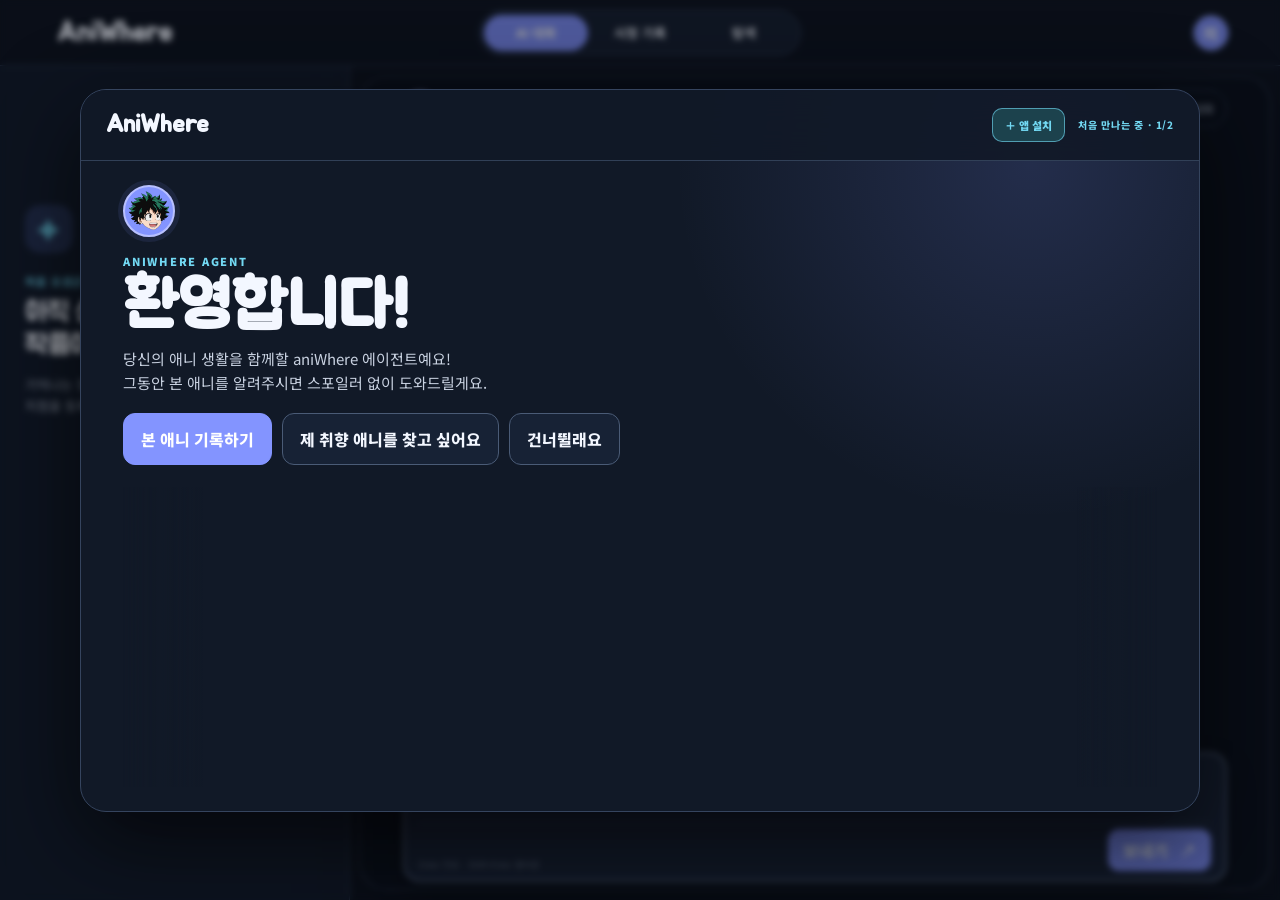
==== commit e06f34bd: "feat: 온보딩과 애니 탐색 경험 개선" ====
--- a/frontend/index.html
+++ b/frontend/index.html
@@ -33,7 +33,7 @@
 
   <section class="onboarding" id="onboarding" hidden role="dialog" aria-modal="true" aria-labelledby="onboarding-title">
     <div class="onboarding-shell">
-      <header class="onboarding-brand"><b>AniWhere</b><span id="onboarding-progress">처음 만나는 중 · 1/3</span></header>
+      <header class="onboarding-brand"><b>AniWhere</b><div class="onboarding-brand-actions"><button type="button" id="onboarding-install-app">＋ 앱 설치</button><span id="onboarding-progress">처음 만나는 중 · 1/3</span></div></header>
       <div class="onboarding-step active" data-onboarding-step="welcome">
         <div class="onboarding-welcome-copy">
           <span class="onboarding-mascot"><img src="assets/midoriya-mascot.png?v=2" alt="미도리야 이즈쿠"></span>
@@ -45,12 +45,11 @@
         <div class="onboarding-ribbon poster-belt" id="onboarding-poster-belt" aria-hidden="true"></div>
       </div>
       <div class="onboarding-step" data-onboarding-step="titles" hidden>
-        <div class="onboarding-heading onboarding-heading-row"><div><small>STEP 01 · WATCH LIST</small><h2>작품을 누르고 시청 상태를 알려주세요.</h2><p>인기 작품에서 고르거나 제목으로 검색할 수 있어요.</p><form id="onboarding-search" class="onboarding-search"><input id="onboarding-search-input" type="search" placeholder="애니 제목 검색 · 예: 헌터헌터" autocomplete="off"><button type="submit">검색</button><button type="button" id="onboarding-search-reset" hidden>인기 작품</button></form></div><div class="onboarding-heading-actions"><span id="onboarding-selection-count">0개 저장</span><button class="primary" id="onboarding-to-details" disabled>선택 완료하고 시작</button><button data-onboarding-skip>건너뛰기</button></div></div>
+        <div class="onboarding-heading onboarding-heading-row"><div><small>STEP 01 · WATCH LIST</small><h2>작품을 누르고 시청 상태를 알려주세요.</h2><p>인기 작품에서 고르거나 제목으로 검색할 수 있어요.</p><form id="onboarding-search" class="onboarding-search"><input id="onboarding-search-input" type="search" placeholder="애니 제목 검색 · 예: 헌터헌터" autocomplete="off"><button type="submit">검색</button><button type="button" id="onboarding-search-reset" hidden>인기 작품</button></form></div><div class="onboarding-heading-actions"><span id="onboarding-selection-count">0개 저장</span><button data-onboarding-skip>건너뛰기</button></div></div>
         <div class="onboarding-titles" id="onboarding-titles"><p class="catalog-loading">TMDB 작품 포스터를 불러오는 중…</p></div>
-        <section class="onboarding-editor" id="onboarding-editor" hidden aria-live="polite"></section>
         <div class="onboarding-footer"><button data-onboarding-back="welcome">이전</button></div>
         <button class="onboarding-l-link" data-onboarding-l>본 작품이 없나요? L에게 취향 추리 맡기기 →</button>
-        <form class="onboarding-dock" id="onboarding-agent-form"><span><img src="assets/midoriya-mascot.png?v=2" alt="AniWhere Agent"></span><input id="onboarding-agent-input" autocomplete="off" placeholder="기억나는 장면이나 시청 기록을 Agent에게 말해보세요"><button type="submit">보내기 ↗</button><p id="onboarding-agent-dock-response">한 번에 한 작품과 전체 기준 회차를 말하면 바로 기록할 수 있어요.</p></form>
+        <div class="onboarding-complete-dock"><span>선택한 작품은 메인 화면에서 언제든 수정할 수 있어요.</span><button class="primary" id="onboarding-to-details" disabled>완료하고 시작</button></div>
       </div>
     </div>
   </section>
@@ -65,21 +64,16 @@
           <p>기억나는 장면을 말하거나, 먼저 본 작품과 시청 지점을 등록해 주세요.</p>
         </div>
         <div class="record-context" id="record-context" hidden>
-          <div class="loaded-record"><span>✓</span><div><b>내 시청 기록</b><small>저장한 작품을 옆으로 넘겨 확인하세요</small></div></div>
           <div class="conversation-empty" id="conversation-empty"><small>지금 대화 중인 작품</small><b>아직 없어요</b><span>작품을 찾거나 질문하면 여기에 표시돼요.</span></div>
           <div class="rail-heading" hidden><small>지금 대화 중인 작품</small><h2></h2></div>
           <div class="watch-context" hidden>
             <img src="assets/my-hero-academia.jpg" alt="나의 히어로 아카데미아 포스터">
             <div><b>저장된 시청 지점</b><span>내 기록을 기준으로 스포일러 보호</span></div>
           </div>
+          <div class="rail-watch-tip" id="rail-watch-tip" hidden><small>AI 활용 팁</small><p></p><div class="tip-controls"><button type="button" data-tip-direction="prev" aria-label="이전 팁">‹</button><span class="tip-index" aria-live="polite">1/3</span><button type="button" data-tip-direction="next" aria-label="다음 팁">›</button></div></div>
           <div class="rail-library"><small>내 시청 기록</small><div class="rail-posters" id="rail-posters"></div></div>
-          <button class="change-title" data-view="library">전체 기록 보기</button>
+          <button class="change-title" id="rail-records-more" type="button" hidden>시청 기록 접기 ↑</button>
           <div class="spoiler-lock" hidden><i>⌾</i><div><b>스포일러 보호 중</b><span></span></div></div>
-          <div class="rail-actions" hidden>
-            <button data-action="recap" data-context-seen>3분 복습</button>
-            <button data-action="providers">시청처 보기</button>
-            <button data-action="dictionary" data-context-seen>인물·용어</button>
-          </div>
         </div>
       </aside>
 
@@ -114,17 +108,12 @@
         <div class="guide-grid">
           <button class="guide-art guide-light" data-action="watch-order"><i>03</i><b>시청 순서 가이드</b><span>본편·극장판·OVA를<br>어떤 순서로 볼지</span><em>확인하기 →</em></button>
           <button class="guide-art guide-okabe" data-action="hook-guide"><i>04</i><b>몇 화부터 재밌어져요?</b><span>사건은 숨기고<br>분위기가 바뀌는 지점만</span><em>확인하기 →</em></button>
-          <button class="guide-art guide-hxh" data-action="dictionary"><i>08</i><b>인물·용어 사전</b><span>현재 본 회차까지만<br>관계와 설정 확인</span><em>사전 열기 →</em></button>
+          <button class="guide-art guide-hxh" data-action="dictionary"><i>08</i><b>인물 사전</b><span>현재 본 회차까지만<br>등장인물 확인</span><em>사전 열기 →</em></button>
           <button class="guide-art guide-gon" data-action="manga-link"><i>12</i><b>애니 → 원작 연결</b><span>내가 본 회차 다음을<br>원작 권·화로 연결</span><em>확인하기 →</em></button>
         </div>
       </section>
-      <div class="recommend-head"><h2>이런 작품은 어때요?</h2><span>예시 추천</span></div>
-      <div class="recommend-grid"><article class="recommend" data-recommend-title="진격의 거인"><small>반전과 긴장감</small><h3>진격의 거인</h3><p>세계의 비밀을 하나씩 파헤치는 전개가 가까워요.</p></article><article class="recommend" data-recommend-title="주술회전"><small>강한 캐릭터와 빠른 전개</small><h3>주술회전</h3><p>전투와 인물 관계가 빠르게 이어지는 작품이에요.</p></article><article class="recommend" data-recommend-title="귀멸의 칼날"><small>성장과 가족</small><h3>귀멸의 칼날</h3><p>분명한 목표를 가진 주인공의 성장 이야기예요.</p></article></div>
-      <div class="feature-lab-head"><div><small>EXPANSION PROTOTYPES</small><h2>더 깊게 즐기는 방법</h2></div><p>발표 확장 방향을 실제 화면 형태로 미리 구성했어요.</p></div>
-      <div class="mini-feature-grid">
-        <button data-action="similar"><b>02</b><span>“○○ 같은 거” 검색</span><small>좋아하는 작품과 분위기가 비슷한 애니 찾기</small></button>
-        <button data-action="share-copy"><b>14</b><span>스포일러 없는 추천 문구</span><small>친구에게 바로 보낼 소개 문장 만들기</small></button>
-      </div>
+      <div class="recommend-head"><h2>이런 작품은 어때요?</h2><span id="recommend-basis">시청 기록을 분석하는 중</span></div>
+      <div class="recommend-grid" id="personal-recommendations"><p class="recommend-loading">내 시청 기록에 맞는 작품을 찾고 있어요…</p></div>
     </section>
   </main>
 
--- a/frontend/styles.css
+++ b/frontend/styles.css
@@ -263,3 +263,150 @@
 @media(max-width:620px){.dictionary-record-strip{grid-template-columns:repeat(2,1fr)}.dictionary-catalog-grid{grid-template-columns:repeat(3,1fr)}.dictionary-more-head{grid-template-columns:1fr}#dictionary-catalog-search input{width:100%}}
 @media(max-width:900px){.poster-atmosphere img,.poster-atmosphere img:nth-child(n){display:block;opacity:.58}.chat-workspace::before{inset:4px;background:rgba(10,17,28,.7);backdrop-filter:blur(5px) saturate(.84)}}
 @media(max-width:620px){.poster-atmosphere{inset:56px -32vw 62px}.poster-atmosphere img,.poster-atmosphere img:nth-child(n){width:100%;opacity:.48}.poster-atmosphere::after{background:rgba(15,21,32,.4)}.chat-workspace::before{background:rgba(10,17,28,.74)}}
+
+/* Feature dialogs are centered so they read as focused tasks, not navigation drawers. */
+.drawer.open{display:grid;place-items:center;padding:24px}
+.drawer-panel,.drawer.dictionary-open .drawer-panel{position:relative;right:auto;top:auto;width:min(920px,calc(100vw - 48px));height:auto;max-height:calc(100svh - 48px);padding:26px 30px;border:1px solid #465875;border-radius:22px;box-shadow:0 28px 90px rgba(0,0,0,.6);animation:modal-rise .24s both}
+.drawer.dictionary-open .drawer-panel{width:min(1120px,calc(100vw - 48px))}
+@keyframes modal-rise{from{opacity:0;transform:translateY(18px) scale(.98)}to{opacity:1;transform:none}}
+
+/* Watch-history actions live directly over the selected poster. */
+.record-poster-shell{position:relative;overflow:hidden;border-radius:11px;cursor:pointer}
+.record-poster-shell>img,.record-poster-shell>.record-cover-fallback{display:block;width:100%;border-radius:11px}
+.record-card-overlay{position:absolute;inset:0;z-index:3;display:flex;flex-direction:column;justify-content:center;gap:9px;padding:18px;background:linear-gradient(180deg,rgba(8,13,22,.54),rgba(8,13,22,.92));opacity:0;pointer-events:none;transition:.2s}
+.record-card-overlay strong{margin-bottom:4px;font:700 19px/1.25 var(--display);text-align:center}
+.record-card-overlay button{padding:10px 8px;border:1px solid rgba(154,174,211,.7);border-radius:10px;background:rgba(27,39,59,.88);font-size:12px;font-weight:800}
+.record-card-overlay button:hover{border-color:var(--cyan);background:rgba(41,57,84,.96);color:var(--cyan)}
+.watch-card.actions-open .record-card-overlay{opacity:1;pointer-events:auto}
+
+.hunter-prototype-teaser{display:grid;grid-template-columns:minmax(0,1fr) 220px;gap:14px;align-items:center;margin-top:26px;padding:18px;border:1px solid #52617a;border-radius:16px;background:linear-gradient(135deg,#172235,#202b3e)}
+.hunter-prototype-teaser small{color:var(--cyan);font-size:10px;font-weight:900}.hunter-prototype-teaser h3{margin:5px 0;font:700 23px var(--display)}.hunter-prototype-teaser p{margin:0;color:var(--text2);font-size:12px;line-height:1.6}.hunter-prototype-teaser img{grid-row:1/3;grid-column:2;width:100%;max-height:150px;object-fit:cover;border-radius:10px}.hunter-prototype-teaser button{justify-self:start;padding:10px 13px;border:0;border-radius:10px;background:var(--accent);font-weight:800}
+.recommendation-result-grid{display:grid;gap:10px;margin-top:10px}.recommendation-result-grid .result-card{margin-top:0}
+@media(max-width:620px){.drawer.open{padding:10px}.drawer-panel,.drawer.dictionary-open .drawer-panel{width:calc(100vw - 20px);max-height:calc(100svh - 20px);padding:19px 15px;border-radius:18px}.hunter-prototype-teaser{grid-template-columns:1fr}.hunter-prototype-teaser img{grid-row:auto;grid-column:auto;max-height:190px}.record-card-overlay{padding:10px;gap:6px}.record-card-overlay strong{font-size:15px}.record-card-overlay button{padding:8px 5px;font-size:10px}}
+
+/* The rail shows every saved state (including planned titles) in a roomy 3-column grid. */
+.rail-library{gap:10px;margin-top:17px}.rail-library>small{font-size:11px}
+.rail-posters{display:grid;grid-template-columns:repeat(3,minmax(0,1fr));align-items:start;gap:10px;min-height:0;padding:2px;overflow:visible;scroll-snap-type:none}
+.rail-record-poster{width:100%;height:auto;aspect-ratio:2/3;padding:0;border-radius:11px;box-shadow:4px 6px 14px rgba(0,0,0,.32)}
+.rail-record-poster img{width:100%;height:100%;object-fit:cover}.rail-record-poster:hover{transform:translateY(-3px) scale(1.025)}
+#rail-records-more{width:100%;margin-top:12px;padding:10px 4px;text-align:center;font-size:12px;font-weight:800}
+
+/* Larger, more legible actions over a selected history poster. */
+.record-card-overlay{gap:12px;padding:20px}.record-card-overlay strong{font-size:21px}
+.record-card-overlay button{min-height:45px;padding:12px 10px;font-size:14px;letter-spacing:.01em}
+
+/* Prototype artwork is supporting material; keep it compact inside the modal. */
+.drawer-panel>.character-scene.finished-scene{width:min(32%,300px);min-width:230px;margin:15px auto 20px}
+.drawer-panel>.character-scene.finished-scene img{width:100%;max-height:225px;object-fit:cover}
+@media(max-width:620px){.rail-posters{grid-template-columns:repeat(3,minmax(0,1fr));gap:7px}.drawer-panel>.character-scene.finished-scene{width:min(58%,250px);min-width:180px}.record-card-overlay{gap:6px;padding:9px}.record-card-overlay strong{font-size:14px}.record-card-overlay button{min-height:36px;padding:7px 4px;font-size:10px}}
+
+/* Lightweight onboarding: choose a state first, reveal episode controls only when needed. */
+.onboarding-editor .simple-status{grid-template-columns:repeat(3,1fr);gap:10px}
+.onboarding-editor .simple-status button{min-height:92px;padding:16px 10px;font-size:16px}
+.onboarding-editor .simple-status button small{font-size:10px;font-weight:600}
+.onboarding-editor .simple-picker{grid-template-columns:1fr 1fr;margin-top:2px}
+.onboarding-watching-done{width:100%;margin-top:14px;padding:13px;border:0;border-radius:11px;background:var(--accent);font-size:14px;font-weight:900}
+.onboarding-forgot{display:block;margin:9px auto 0;padding:4px 8px;border:0;background:none;color:var(--text2);font-size:11px;text-decoration:underline;text-underline-offset:3px}
+.rail-watch-tip{margin:14px 0;padding:14px;border:1px solid rgba(114,216,242,.42);border-radius:14px;background:linear-gradient(135deg,rgba(32,61,75,.92),rgba(24,36,54,.94))}
+.rail-watch-tip small{color:var(--cyan);font-size:9px;font-weight:900;letter-spacing:.1em}.rail-watch-tip p{margin:6px 0 0;color:#dcebf3;font-size:11px;line-height:1.65}
+@media(max-width:620px){.onboarding-editor .simple-status{grid-template-columns:1fr}.onboarding-editor .simple-status button{min-height:58px}.onboarding-editor .simple-picker{grid-template-columns:1fr 1fr}}
+
+/* Keep the rail compact: five records plus one animated "more" tile. */
+.rail-record-more-tile{position:relative;width:100%;aspect-ratio:2/3;padding:0;overflow:hidden;border:2px solid #455979;border-radius:11px;background:#172235;color:#fff;isolation:isolate}
+.rail-more-posters,.rail-more-posters img,.rail-more-shade{position:absolute;inset:0;width:100%;height:100%}
+.rail-more-posters img{object-fit:cover;opacity:0;animation:rail-poster-cycle 12s infinite;animation-delay:calc(var(--poster-index) * 2s)}
+.rail-more-shade{z-index:1;background:linear-gradient(180deg,rgba(10,17,28,.34),rgba(10,17,28,.88));backdrop-filter:saturate(.75)}
+.rail-record-more-tile b{position:absolute;inset:0;z-index:2;display:grid;place-items:center;padding:8px;text-align:center;font:700 14px/1.35 var(--display);text-shadow:0 2px 8px #000}
+.rail-record-more-tile:hover{border-color:var(--cyan);transform:translateY(-3px)}
+@keyframes rail-poster-cycle{0%,15%{opacity:1}22%,100%{opacity:0}}
+
+/* Stronger rail hierarchy and persistent feature shortcuts. */
+@media(min-width:901px){.chat-view{grid-template-columns:350px minmax(0,1fr)}.context-rail{padding-left:25px;padding-right:25px}}
+.rail-watch-tip{position:relative;margin-top:12px;padding:17px 15px 15px 52px;overflow:visible}
+.rail-watch-tip::before{content:'TIP';position:absolute;left:13px;top:15px;width:30px;height:30px;display:grid;place-items:center;border:3px solid #fff;border-radius:50%;background:#e54f58;color:#fff;font-size:9px;font-weight:1000;letter-spacing:.04em;box-shadow:0 4px 12px rgba(229,79,88,.42)}
+.rail-watch-tip>small{display:none}
+.spoiler-lock{border-color:#a84349;background:linear-gradient(135deg,#461e25,#281820);box-shadow:0 8px 22px rgba(91,18,28,.26)}
+.spoiler-lock i,.spoiler-lock b{color:#ff858d}.spoiler-lock span{color:#e6bdc1}
+.rail-actions{position:sticky;bottom:-30px;z-index:8;gap:10px;margin:18px -8px -30px;padding:12px 8px 30px;background:linear-gradient(180deg,rgba(24,33,49,0),rgba(24,33,49,.98) 15%,rgba(24,33,49,.98));backdrop-filter:blur(9px)}
+.rail-actions button{min-height:56px;padding:14px;border:1px solid rgba(114,216,242,.72);background:linear-gradient(135deg,rgba(39,86,96,.94),rgba(27,59,72,.96));color:var(--cyan);text-align:center;font-size:16px;font-weight:900;box-shadow:0 8px 18px rgba(6,24,30,.25)}
+.rail-actions button:hover{border-color:#b8f1ff;background:#315d69;color:#fff;transform:translateY(-1px)}
+.suggestions button{border-color:var(--cyan);background:rgba(30,71,82,.9);color:var(--cyan);font-size:13px;box-shadow:0 5px 14px rgba(4,25,31,.25)}
+.suggestions button:hover{background:var(--cyan);color:#10202a}
+
+/* Let the writing area grow before the compact keyboard hint takes space. */
+.composer{padding:12px 14px 9px}.composer textarea{display:block;min-height:52px;max-height:180px;overflow-y:auto;resize:none;font-size:16px;line-height:1.65}
+.composer-bottom{min-height:36px;margin-top:4px;padding-top:6px}.composer-bottom span{align-self:flex-end;font-size:9px;line-height:1.2;opacity:.78}.composer-bottom button{padding:9px 15px}
+
+/* Keep onboarding decisions on the poster they belong to. */
+.onboarding-title-card{position:relative;min-width:0;overflow:hidden;border:2px solid transparent;border-radius:17px;background:#182235;transition:.2s}
+.onboarding-title-card:hover{transform:translateY(-4px);border-color:#526686}.onboarding-title-card.selected{border-color:var(--accent);box-shadow:0 0 0 4px rgba(126,145,255,.14)}
+.onboarding-titles .onboarding-title-select{display:block;width:100%;height:100%;border:0;border-radius:0;background:transparent;text-align:left;transform:none}
+.onboarding-titles .onboarding-title-select:hover{border-color:transparent;transform:none}
+.onboarding-title-card.selected .onboarding-title-select i{display:grid}.onboarding-title-card.selected .onboarding-title-select em{display:block}
+.onboarding-card-editor{position:absolute;inset:0;z-index:4;display:flex;flex-direction:column;justify-content:center;padding:12px;background:rgba(8,15,25,.84);backdrop-filter:blur(3px);animation:rise .18s both}
+.onboarding-card-editor[hidden]{display:none}.onboarding-card-editor>header{display:flex;align-items:center;justify-content:space-between;gap:8px;margin-bottom:10px}.onboarding-card-editor>header small{color:var(--cyan);font-size:8px;font-weight:900}.onboarding-card-editor>header h3{margin:3px 0 0;font:700 16px/1.15 var(--display)}
+.onboarding-card-editor>header button{width:28px;height:28px;padding:0;border:1px solid rgba(114,216,242,.65);border-radius:50%;background:rgba(20,48,59,.9);color:var(--cyan)}
+.onboarding-card-editor .simple-status{display:grid;grid-template-columns:1fr;gap:7px}.onboarding-card-editor .simple-status button{min-height:0;padding:10px 7px;border:1px solid rgba(114,216,242,.7);border-radius:10px;background:rgba(34,82,94,.94);color:var(--cyan);font-size:13px;font-weight:900}.onboarding-card-editor .simple-status small{font-size:8px;color:#d8f7ff}
+.onboarding-card-editor .simple-picker{display:grid;grid-template-columns:1fr;gap:7px}.onboarding-card-editor .simple-picker label{display:grid;gap:3px;color:#dbe6ef;font-size:8px}.onboarding-card-editor .simple-picker select{width:100%;padding:8px;border:1px solid rgba(114,216,242,.65);border-radius:8px;background:#142433;color:#fff;font-size:10px}
+.onboarding-card-editor .onboarding-watching-done{margin-top:8px;padding:9px;background:#2f6975;color:#c8f5ff;font-size:11px}.onboarding-card-editor .onboarding-forgot{margin-top:5px;color:#fff;font-size:9px}
+.onboarding-complete-dock{position:sticky;bottom:0;z-index:5;display:flex;align-items:center;justify-content:space-between;gap:14px;margin:14px -42px 0;padding:13px 42px 14px;border-top:1px solid #40516b;background:rgba(17,25,39,.97);backdrop-filter:blur(16px)}
+.onboarding-complete-dock span{color:var(--text2);font-size:11px}.onboarding-complete-dock button{padding:14px 22px;border:0;border-radius:12px;background:var(--accent);font-weight:900}.onboarding-complete-dock button:disabled{opacity:.42;cursor:not-allowed}
+.onboarding-brand-actions{display:flex;align-items:center;gap:13px}.onboarding-brand-actions button{padding:8px 12px;border:1px solid rgba(114,216,242,.62);border-radius:10px;background:rgba(34,82,94,.72);color:var(--cyan);font-size:11px;font-weight:900}.onboarding-brand-actions button:hover{border-color:#c8f6ff;background:#34717e;color:#fff}.onboarding-brand-actions button[hidden]{display:none}
+
+/* The tip sits next to the active title and is easy to spot without warning colors. */
+.rail-watch-tip{display:flex;align-items:center;min-height:74px;padding:15px 15px 15px 62px}.rail-watch-tip[hidden]{display:none}.rail-watch-tip p{margin:0;line-height:1.55}
+.rail-watch-tip::before{left:14px;top:50%;width:34px;height:34px;transform:translateY(-50%);border:3px solid #fff;background:#fff;color:#273446;box-shadow:0 4px 14px rgba(255,255,255,.2)}
+
+/* Poster actions use the product mint instead of a second dark layer. */
+.record-card-overlay button{border-color:rgba(114,216,242,.86);background:rgba(34,82,94,.94);color:var(--cyan)}
+.record-card-overlay button:hover{border-color:#c6f6ff;background:#34717e;color:#fff}
+
+/* Feature artwork is supporting content, not the modal itself. */
+#drawer-content>.character-scene.finished-scene{width:min(46%,420px);min-width:0;margin:15px auto 20px}
+#drawer-content>.character-scene.finished-scene img{width:100%;max-height:315px;object-fit:contain}
+@media(max-width:800px){.onboarding-complete-dock{margin-left:-16px;margin-right:-16px;padding-left:16px;padding-right:16px}}
+@media(max-width:620px){.onboarding-complete-dock{align-items:stretch;flex-direction:column}.onboarding-complete-dock button{width:100%}.onboarding-brand-actions{gap:8px}.onboarding-brand-actions button{padding:7px 9px;font-size:10px}.onboarding-brand-actions span{display:none}#drawer-content>.character-scene.finished-scene{width:min(65%,310px)}}
+
+/* Taller spoiler guard art keeps Eren's full composition visible. */
+.recap-safety-visual{height:310px;background:#190f13}.recap-safety-visual img{object-fit:contain;object-position:center}
+
+/* Three compact tips rotate in the context rail. */
+.rail-watch-tip{padding-right:48px;transition:opacity .2s}.rail-watch-tip .tip-index{position:absolute;right:13px;top:50%;padding:3px 6px;border-radius:999px;background:rgba(255,255,255,.12);color:#d8edf3;font-size:9px;font-weight:900;transform:translateY(-50%)}
+
+/* Personal recommendations fit five cards across on wide screens. */
+.recommend-grid{grid-template-columns:repeat(5,minmax(0,1fr));gap:11px}.recommend{min-height:245px;padding:15px;background:linear-gradient(180deg,rgba(10,16,25,.08),rgba(10,16,25,.94)),var(--recommend-poster) center/cover}.recommend h3{font-size:20px}.recommend p{display:-webkit-box;overflow:hidden;font-size:11px;-webkit-box-orient:vertical;-webkit-line-clamp:3}.recommend-loading{grid-column:1/-1;padding:32px;border:1px solid var(--line);border-radius:16px;background:rgba(24,33,49,.75);color:var(--text2);text-align:center}
+
+/* Prevent browser/PWA overscroll from revealing seams around sticky chrome. */
+html,body{min-height:100%;overscroll-behavior-y:none}body{overflow-x:hidden}.topbar{top:0;margin:0}.chat-view{margin:0}.context-rail{height:100%;margin:0;overscroll-behavior:contain}
+@media(max-width:1200px){.recommend-grid{grid-template-columns:repeat(3,minmax(0,1fr))}}
+@media(max-width:900px){.recommend-grid{grid-template-columns:repeat(2,minmax(0,1fr))}}
+@media(max-width:620px){.recap-safety-visual{height:230px}.recommend-grid{grid-template-columns:1fr}}
+
+/* TIP carousel can be advanced without waiting for the timer. */
+.rail-watch-tip{padding-right:82px}.rail-watch-tip .tip-controls{position:absolute;right:10px;top:50%;display:flex;align-items:center;gap:2px;transform:translateY(-50%)}
+.rail-watch-tip .tip-controls button{width:22px;height:28px;padding:0;border:0;border-radius:7px;background:transparent;color:#dff8ff;font-size:20px;line-height:1}.rail-watch-tip .tip-controls button:hover{background:rgba(114,216,242,.18);color:#fff}
+.rail-watch-tip .tip-controls .tip-index{position:static;min-width:27px;padding:3px 4px;transform:none;text-align:center}
+
+/* Dictionary hierarchy: current conversation first, compact saved titles below. */
+.dictionary-current{display:flex;justify-content:center;padding:4px 0 18px}.dictionary-current .dictionary-current-card{width:min(210px,48%);padding:10px;border:1px solid var(--cyan);border-radius:15px;background:#172438;text-align:left;box-shadow:0 10px 28px rgba(4,20,28,.28)}
+.dictionary-current-card img{display:block;width:100%;aspect-ratio:2/3;object-fit:cover;border-radius:10px}.dictionary-current-card b{display:block;margin-top:9px;font:700 16px var(--display)}.dictionary-current-card small{display:block;margin-top:3px;color:var(--text2);font-size:9px}
+.dictionary-saved-divider{position:relative;display:flex;justify-content:center;align-items:center;margin:0 0 13px;color:var(--text2);font-size:9px;font-weight:800;letter-spacing:.08em}.dictionary-saved-divider::before,.dictionary-saved-divider::after{content:'';height:1px;flex:1;background:repeating-linear-gradient(90deg,#40506a 0 7px,transparent 7px 12px)}.dictionary-saved-divider span{padding:0 12px}
+.dictionary-record-strip.dictionary-record-grid{grid-template-columns:repeat(5,minmax(0,1fr));gap:8px}.dictionary-record-grid button{padding:6px}.dictionary-record-grid b{margin-top:5px;font-size:9px}.dictionary-record-grid small{display:block;margin-top:2px;font-size:7px}.dictionary-record-grid img{border-radius:6px}
+@media(max-width:900px){.dictionary-record-strip.dictionary-record-grid{grid-template-columns:repeat(4,minmax(0,1fr))}}
+@media(max-width:620px){.rail-watch-tip{padding-right:72px}.dictionary-current .dictionary-current-card{width:min(190px,62%)}.dictionary-record-strip.dictionary-record-grid{grid-template-columns:repeat(3,minmax(0,1fr))}}
+
+/* A watch order should read as one connected route. */
+.order-flow{display:grid;grid-template-columns:1fr auto 1fr auto 1fr auto 1fr;align-items:center;gap:8px;margin-top:18px}.order-flow>i{color:var(--cyan);font-style:normal;font-size:25px;font-weight:900}.order-step{position:relative;display:flex;aspect-ratio:1/1;min-width:0;flex-direction:column;justify-content:center;align-items:center;gap:7px;padding:15px 10px;border:1px solid #42546f;border-radius:16px;background:linear-gradient(145deg,#1e2b40,#131d2c);text-align:center}.order-step>b{position:absolute;left:9px;top:9px;width:25px;height:25px;display:grid;place-items:center;border-radius:50%;background:var(--accent);font-size:11px}.order-step strong{font:700 17px/1.22 var(--display)}.order-step span{color:var(--text2);font-size:9px}.order-step em{color:var(--cyan);font-size:12px;font-style:normal;font-weight:900}.order-step.optional{border-style:dashed}.order-step.current{border-color:var(--cyan);box-shadow:0 0 0 3px rgba(114,216,242,.1)}
+.feature-note{margin:12px 4px 0;color:var(--text2);font-size:11px;line-height:1.7}.feature-note b{color:var(--cyan)}
+.manga-volume{display:inline-block;margin:0 3px;padding:2px 8px;border-radius:8px;background:#ffcf4a;color:#17202d;font:900 25px/1.15 var(--display);box-shadow:0 5px 18px rgba(255,207,74,.25)}.manga-link-result p{font-size:14px}
+@media(max-width:760px){.order-flow{grid-template-columns:1fr 24px 1fr}.order-flow>i:nth-of-type(2){display:none}.order-step:nth-of-type(3){grid-column:1}.order-flow>i:nth-of-type(3){grid-column:2}.order-step:nth-of-type(4){grid-column:3}.order-step{aspect-ratio:auto;min-height:145px}}
+
+/* High-contrast guidance and answer cards stand out from the dark shell. */
+.rail-watch-tip{border-color:#bceef7;background:linear-gradient(135deg,#eafcff,#cceff5);box-shadow:0 10px 26px rgba(81,196,217,.2)}.rail-watch-tip p{color:#17303b;font-weight:700}.rail-watch-tip::before{border-color:#17303b;background:#fff;color:#17303b;box-shadow:0 4px 14px rgba(23,48,59,.16)}
+.rail-watch-tip .tip-controls button{color:#17303b}.rail-watch-tip .tip-controls button:hover{background:rgba(23,48,59,.12);color:#07181f}.rail-watch-tip .tip-controls .tip-index{background:rgba(23,48,59,.12);color:#17303b}
+.message.agent .result-card.result-with-poster{border-color:#9bdce8;background:linear-gradient(135deg,#f5fdff,#d9f3f7);color:#132b36;box-shadow:0 10px 26px rgba(70,184,204,.18)}.message.agent .result-card.result-with-poster small{color:#167a8e}.message.agent .result-card.result-with-poster p{color:#38535f}.message.agent .result-card.result-with-poster .result-providers{margin:0;padding:12px 14px;border-top-color:#9acbd4;background:rgba(255,255,255,.45)}.message.agent .result-card.result-with-poster .provider-meta{color:#49636d}.message.agent .result-card.result-with-poster .provider-meta a{color:#076f85}
+
+/* Global navigation and chat context remain visible while the page moves. */
+.topbar{position:fixed;inset:0 0 auto;width:100%;z-index:150}main{padding-top:66px}.chat-view{align-items:start}.context-rail{position:sticky;top:66px;align-self:start;height:calc(100svh - 66px);overflow-y:auto;scrollbar-gutter:stable}.chat-workspace{height:calc(100svh - 66px)}
+@media(max-width:620px){main{padding-top:56px}.context-rail{top:56px;height:calc(100svh - 56px - 62px)}.chat-workspace{height:calc(100svh - 56px - 62px)}}
+.standalone-app main{padding-top:calc(66px + env(safe-area-inset-top))}.standalone-app .context-rail{top:calc(66px + env(safe-area-inset-top));height:calc(100svh - 66px - env(safe-area-inset-top))}.standalone-app .chat-workspace{height:calc(100svh - 66px - env(safe-area-inset-top))}
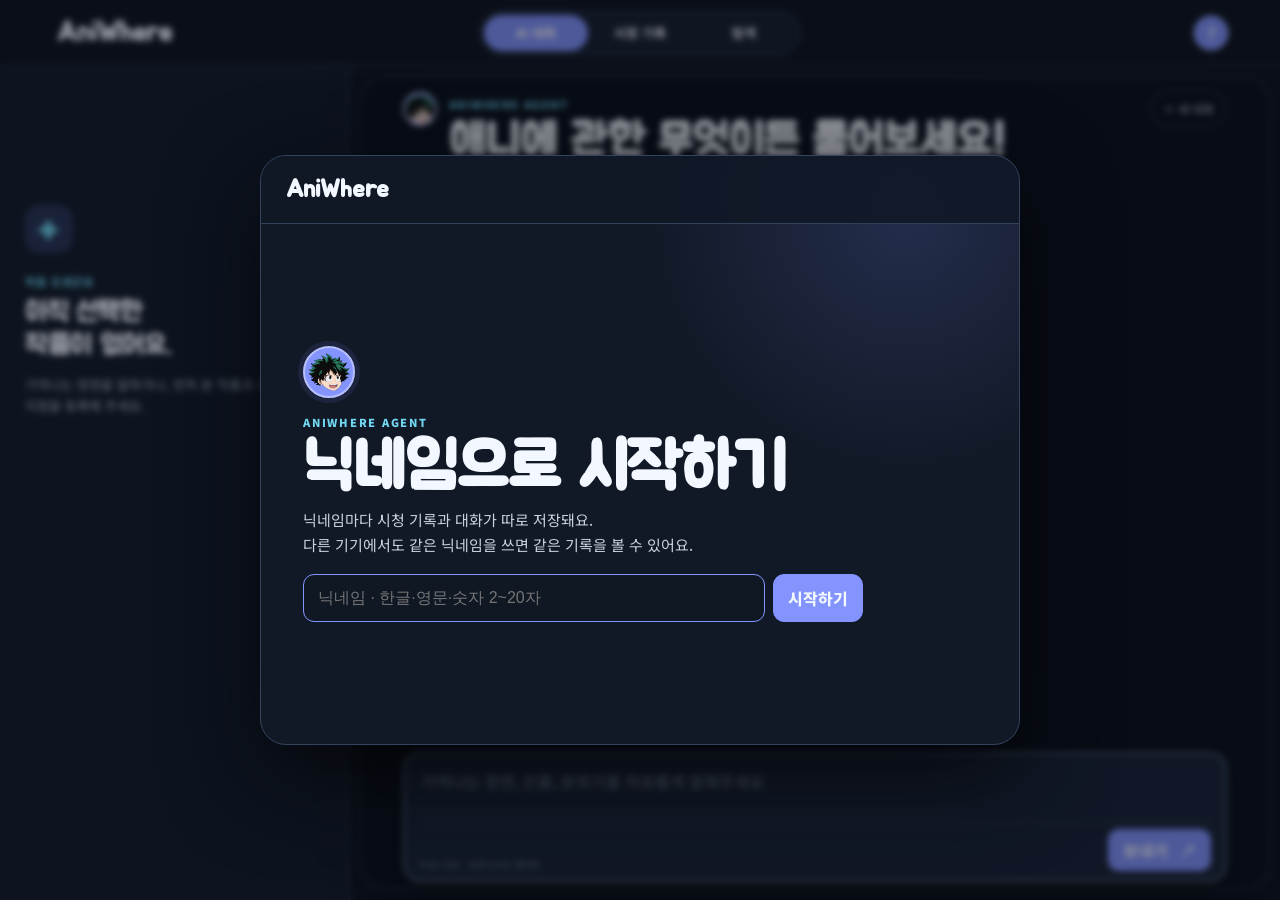
==== commit f5f520af: "닉네임 로그인: 닉네임마다 시청 기록·대화를 나눠 저장 - 화면: 첫 접속 시 닉네임 입력(login.js) → app.js 로드. localStorage 키에 닉네임을 붙여 같은" ====
--- a/frontend/index.html
+++ b/frontend/index.html
@@ -28,8 +28,28 @@
       <button data-view="library">시청 기록</button>
       <button data-view="discover">탐색</button>
     </nav>
-    <div class="top-actions"><button class="install-app" id="install-app" type="button" hidden>앱 설치</button><button class="profile" data-view="library" aria-label="내 시청 기록">의</button></div>
+    <div class="top-actions"><button class="install-app" id="install-app" type="button" hidden>앱 설치</button><button class="profile" id="profile" data-view="library" aria-label="내 시청 기록">?</button></div>
   </header>
+
+  <section class="onboarding login" id="login" hidden role="dialog" aria-modal="true" aria-labelledby="login-title">
+    <div class="onboarding-shell login-shell">
+      <header class="onboarding-brand"><b>AniWhere</b></header>
+      <div class="login-step">
+        <div class="onboarding-welcome-copy">
+          <span class="onboarding-mascot"><img src="assets/midoriya-mascot.png?v=2" alt="미도리야 이즈쿠"></span>
+          <small>ANIWHERE AGENT</small>
+          <h1 id="login-title">닉네임으로 시작하기</h1>
+          <p>닉네임마다 시청 기록과 대화가 따로 저장돼요.<br>다른 기기에서도 같은 닉네임을 쓰면 같은 기록을 볼 수 있어요.</p>
+          <form id="login-form" class="onboarding-search login-form">
+            <label class="sr-only" for="login-nickname">닉네임</label>
+            <input id="login-nickname" type="text" placeholder="닉네임 · 한글·영문·숫자 2~20자" autocomplete="nickname" maxlength="20" required>
+            <button type="submit">시작하기</button>
+          </form>
+          <p class="login-error" id="login-error" role="alert" hidden></p>
+        </div>
+      </div>
+    </div>
+  </section>
 
   <section class="onboarding" id="onboarding" hidden role="dialog" aria-modal="true" aria-labelledby="onboarding-title">
     <div class="onboarding-shell">
@@ -95,7 +115,7 @@
     </section>
 
     <section class="view library-view" id="library-view">
-      <header class="page-title library-title"><div><small>MY WATCH HISTORY</small><h1>내 시청 기록</h1><p>내 서재에 저장한 작품과 회차입니다. 이 기록이 복습과 스포일러 차단 범위를 정합니다.</p></div><div class="library-hero"><button id="add-watch-record" type="button">＋ 시청 기록 추가</button><img class="naruto-history-banner" id="record-greeting" src="assets/naruto-history-user.png" alt="지난 시청 기록을 안내하는 나루토" hidden></div></header>
+      <header class="page-title library-title"><div><small>MY WATCH HISTORY</small><h1>내 시청 기록</h1><p>내 서재에 저장한 작품과 회차입니다. 이 기록이 복습과 스포일러 차단 범위를 정합니다.</p></div><div class="library-hero"><button id="add-watch-record" type="button">＋ 시청 기록 추가</button><button class="logout" id="logout" type="button">로그아웃</button><img class="naruto-history-banner" id="record-greeting" src="assets/naruto-history-user.png" alt="지난 시청 기록을 안내하는 나루토" hidden></div></header>
       <article class="empty-library" id="empty-library" hidden><span>✦</span><h2>아직 시청 기록이 없어요.</h2><p>Agent에게 기억나는 장면을 말하거나 시청 지점을 등록해 주세요.</p><div><button data-view="chat">Agent에게 물어보기</button></div></article>
       <div id="library-content"><div class="library-grid" id="library-grid"></div></div>
     </section>
@@ -137,6 +157,6 @@
     <button type="button" id="install-guide-action">설치</button>
     <button type="button" id="install-guide-close" aria-label="안내 닫기">×</button>
   </aside>
-  <script src="app.js"></script>
+  <script src="login.js"></script>
 </body>
 </html>
--- a/frontend/styles.css
+++ b/frontend/styles.css
@@ -410,3 +410,5 @@
 .topbar{position:fixed;inset:0 0 auto;width:100%;z-index:150}main{padding-top:66px}.chat-view{align-items:start}.context-rail{position:sticky;top:66px;align-self:start;height:calc(100svh - 66px);overflow-y:auto;scrollbar-gutter:stable}.chat-workspace{height:calc(100svh - 66px)}
 @media(max-width:620px){main{padding-top:56px}.context-rail{top:56px;height:calc(100svh - 56px - 62px)}.chat-workspace{height:calc(100svh - 56px - 62px)}}
 .standalone-app main{padding-top:calc(66px + env(safe-area-inset-top))}.standalone-app .context-rail{top:calc(66px + env(safe-area-inset-top));height:calc(100svh - 66px - env(safe-area-inset-top))}.standalone-app .chat-workspace{height:calc(100svh - 66px - env(safe-area-inset-top))}
+.login-step{min-height:520px;display:grid;align-items:center;padding:42px}.login-shell{width:min(760px,100%)}.login-form input{font-size:16px}.login-error{margin:10px 0 0!important;color:var(--danger)!important;font-size:13px!important}.login-error[hidden]{display:none}.library-title button.logout{border:1px solid var(--line);background:transparent;color:var(--text2)}
+@media(max-width:620px){.login-step{min-height:calc(100vh - 59px);align-items:start;padding:25px 16px}.login-form{flex-direction:column}}
